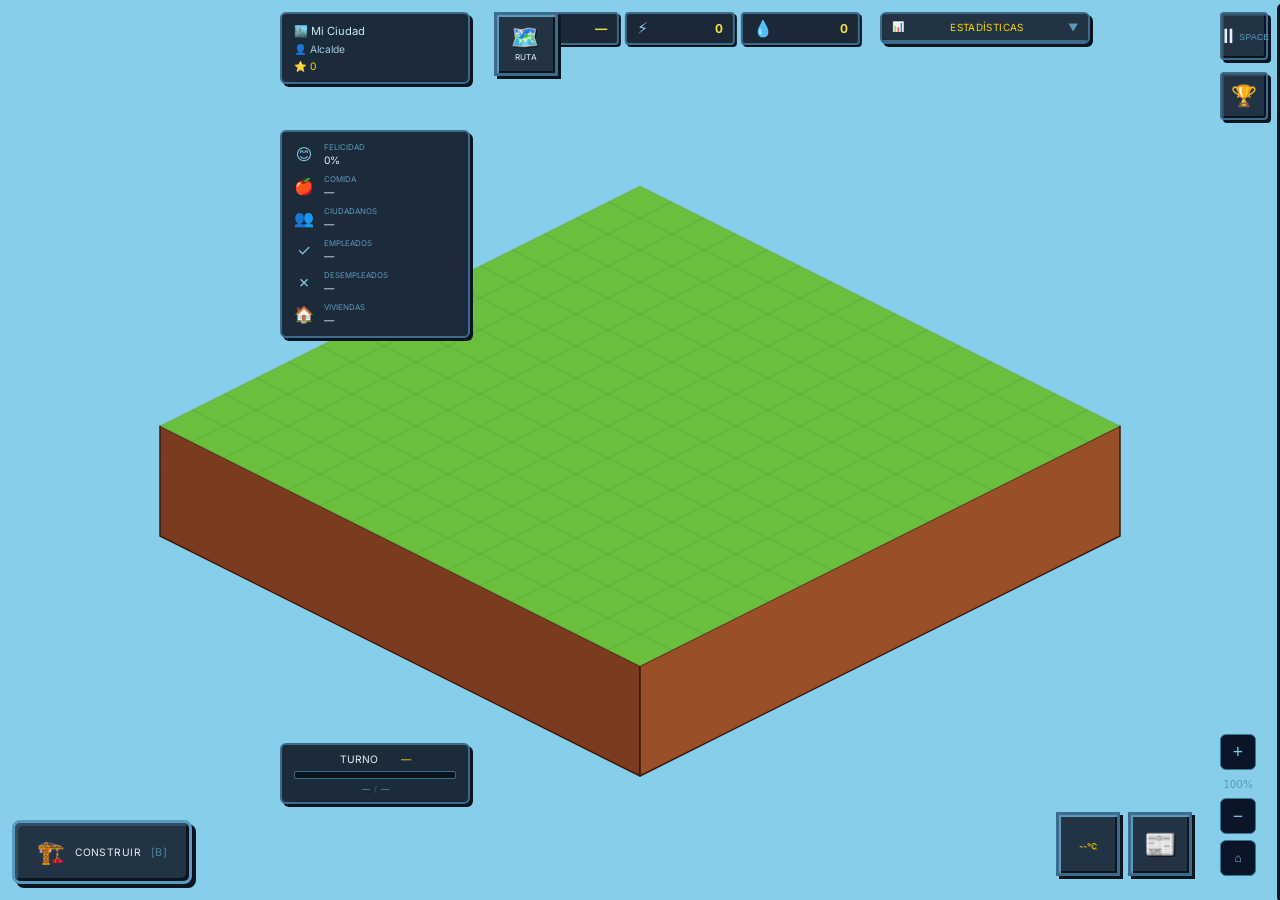
==== src/presentacion/vistas/index.html @ 2961c272 "Separación correcta de lógica y controladores." ====
<!DOCTYPE html>
<html lang="es">
<head>
    <meta charset="UTF-8">
    <meta name="viewport" content="width=device-width, initial-scale=1.0">
    <title>Ciudad Virtual</title>
    <link rel="preconnect" href="https://fonts.googleapis.com">
    <link rel="preconnect" href="https://fonts.gstatic.com" crossorigin>
    <link href="https://fonts.googleapis.com/css2?family=Inter:wght@400;500;600;700&display=swap" rel="stylesheet">
    <!-- EMOJI VARIABLES & BASE STYLES (debe importarse PRIMERO) -->
    <link rel="stylesheet" href="../estilos/emoji-variables.css">
    <link rel="stylesheet" href="../estilos/menuConstruccion.css">
    <link rel="stylesheet" href="../estilos/rutas.css">
    <link rel="stylesheet" href="../estilos/cuadricula.css">
    <link rel="stylesheet" href="../estilos/GridRenderer.css">
    <link rel="stylesheet" href="../estilos/Hud.css">
    <link rel="stylesheet" href="../estilos/Modales.css">
    <link rel="stylesheet" href="../estilos/Widgets.css">
    <link rel="stylesheet" href="../estilos/recoleccionBurbujas.css">
    <link rel="stylesheet" href="../estilos/ciudadanos.css">
    <link rel="stylesheet" href="../estilos/ResponsiveBase.css">
    <link rel="stylesheet" href="../estilos/ResponsiveTablet.css">
    <link rel="stylesheet" href="../estilos/ResponsiveMovilPortrait.css">
    <link rel="stylesheet" href="../estilos/ResponsiveMovilLandscape.css">
</head>
<body>

    <!-- ===== RECURSOS FLOTANTES (arriba centro) ===== -->
    <div id="hud-recursos">
        <div class="hud-recurso" id="hud-dinero" data-resource role="button" tabindex="0" aria-expanded="false">
            <span class="hud-recurso-icono hud-dinero-icon"></span>
            <div class="hud-recurso-datos">
                <span class="hud-recurso-label">DINERO</span>
                <span class="hud-recurso-valor" id="val-dinero">—</span>
            </div>
            <div class="hud-recurso-tooltip" id="tooltip-dinero" data-resource-panel>
                <div class="tooltip-item">Producción: <span class="tooltip-prod">+0</span></div>
                <div class="tooltip-item">Consumo: <span class="tooltip-cons">-0</span></div>
                <div class="tooltip-separator"></div>
                <div class="tooltip-item tooltip-balance">Balance: <span class="tooltip-balance-val">+0</span></div>
            </div>
        </div>

        <div class="hud-recurso" id="hud-electricidad" data-resource role="button" tabindex="0" aria-expanded="false">
            <span class="hud-recurso-icono hud-electricidad-icon"></span>
            <div class="hud-recurso-datos">
                <span class="hud-recurso-label">ELECTRICIDAD</span>
                <span class="hud-recurso-valor" id="val-electricidad">0</span>
            </div>
            <div class="hud-recurso-tooltip" id="tooltip-electricidad" data-resource-panel>
                <div class="tooltip-item">Producción: <span class="tooltip-prod">+0</span></div>
                <div class="tooltip-item">Consumo: <span class="tooltip-cons">-0</span></div>
                <div class="tooltip-separator"></div>
                <div class="tooltip-item tooltip-balance">Balance: <span class="tooltip-balance-val">+0</span></div>
            </div>
        </div>

        <div class="hud-recurso" id="hud-agua" data-resource role="button" tabindex="0" aria-expanded="false">
            <span class="hud-recurso-icono hud-agua-icon"></span>
            <div class="hud-recurso-datos">
                <span class="hud-recurso-label">AGUA</span>
                <span class="hud-recurso-valor" id="val-agua">0</span>
            </div>
            <div class="hud-recurso-tooltip" id="tooltip-agua" data-resource-panel>
                <div class="tooltip-item">Producción: <span class="tooltip-prod">+0</span></div>
                <div class="tooltip-item">Consumo: <span class="tooltip-cons">-0</span></div>
                <div class="tooltip-separator"></div>
                <div class="tooltip-item tooltip-balance">Balance: <span class="tooltip-balance-val">+0</span></div>
            </div>
        </div>
    </div>

    <!-- ===== BOTONES CONTROL (esquina superior derecha) ===== -->
    <div id="hud-controles">
        <button id="btn-pausa" class="btn-pausa-icon" title="Pausar / Reanudar (ESC)"></button>
        <button id="btn-ranking" class="btn-ranking-icon" title="Ver Ranking"></button>
    </div>

    <!-- ===== PANEL PERFIL (esquina superior izquierda) ===== -->
    <div id="hud-perfil">
        <div id="perfil-nombre-ciudad"><span id="perfil-ciudad">Mi Ciudad</span></div>
        <div id="perfil-alcalde"><span id="perfil-alcalde-nombre">Alcalde</span></div>
        <div id="perfil-puntuacion"><span id="perfil-score">0</span></div>
    </div>

    <!-- ===== PANEL BIENESTAR: felicidad, comida y ciudadanos (separado del perfil) ===== -->
    <div id="hud-bienestar">
        <div class="bienestar-fila bienestar-felicidad">
            <div class="bienestar-datos">
                <span class="bienestar-label">FELICIDAD</span>
                <span class="bienestar-valor" id="val-felicidad">0%</span>
            </div>
        </div>
        <div class="bienestar-fila bienestar-comida">
            <div class="bienestar-datos">
                <span class="bienestar-label">COMIDA</span>
                <span class="bienestar-valor" id="val-comida">—</span>
            </div>
        </div>
        <div class="bienestar-fila bienestar-ciudadanos">
            <div class="bienestar-datos">
                <span class="bienestar-label">CIUDADANOS</span>
                <span class="bienestar-valor" id="val-ciudadanos">—</span>
            </div>
        </div>
        <div class="bienestar-fila bienestar-empleados">
            <div class="bienestar-datos">
                <span class="bienestar-label">EMPLEADOS</span>
                <span class="bienestar-valor" id="val-empleados">—</span>
            </div>
        </div>
        <div class="bienestar-fila bienestar-desempleados">
            <div class="bienestar-datos">
                <span class="bienestar-label">DESEMPLEADOS</span>
                <span class="bienestar-valor" id="val-desempleados">—</span>
            </div>
        </div>
        <div class="bienestar-fila bienestar-residenciales">
            <div class="bienestar-datos">
                <span class="bienestar-label">VIVIENDAS</span>
                <span class="bienestar-valor" id="val-residenciales">—</span>
            </div>
        </div>
    </div>

    <!-- ===== PANEL ESTADÍSTICAS DE PUNTUACIÓN ===== -->
    <div id="hud-desglose" data-open="false">
        <button id="hud-desglose-toggle" title="Ver estadísticas de puntuación">
            <span>ESTADÍSTICAS</span>
            <span id="hud-desglose-arrow" class="hud-desglose-arrow"></span>
        </button>
        <div id="hud-desglose-cuerpo">
            <!-- Puntos base -->
            <div class="desglose-seccion">
                <div class="desglose-seccion-titulo desglose-puntos-base">PUNTOS BASE</div>
                <div class="desglose-fila">
                    <span class="desglose-label">Población</span>
                    <span class="desglose-valor" id="dsg-poblacion">0</span>
                </div>
                <div class="desglose-fila">
                    <span class="desglose-label">Felicidad</span>
                    <span class="desglose-valor" id="dsg-felicidad">0</span>
                </div>
                <div class="desglose-fila">
                    <span class="desglose-label">Dinero</span>
                    <span class="desglose-valor" id="dsg-dinero">0</span>
                </div>
                <div class="desglose-fila">
                    <span class="desglose-label">Edificios</span>
                    <span class="desglose-valor" id="dsg-edificios">0</span>
                </div>
                <div class="desglose-fila">
                    <span class="desglose-label">Electricidad</span>
                    <span class="desglose-valor" id="dsg-electricidad">0</span>
                </div>
                <div class="desglose-fila">
                    <span class="desglose-label">Agua</span>
                    <span class="desglose-valor" id="dsg-agua">0</span>
                </div>
                <div class="desglose-fila desglose-subtotal">
                    <span class="desglose-label">SUBTOTAL</span>
                    <span class="desglose-valor" id="dsg-subtotal">0</span>
                </div>
            </div>
            <!-- Bonificaciones -->
            <div class="desglose-seccion">
                <div class="desglose-seccion-titulo desglose-titulo-verde desglose-bonif">BONIF. <span id="dsg-total-bonif">+0</span></div>
                <div id="dsg-bonif-lista"></div>
            </div>
            <!-- Penalizaciones -->
            <div class="desglose-seccion">
                <div class="desglose-seccion-titulo desglose-titulo-rojo desglose-penal">PENAL. <span id="dsg-total-penal">-0</span></div>
                <div id="dsg-penal-lista"></div>
            </div>
            <!-- Total -->
            <div class="desglose-total-wrap">
                <span class="desglose-total-label desglose-total">TOTAL</span>
                <span class="desglose-total-valor" id="dsg-total">0</span>
            </div>
        </div>
    </div>

    <!-- ===== TIMER DE TURNO ===== -->
    <div id="hud-turno">
        <div id="turno-numero">TURNO <span id="val-turno">—</span></div>
        <div id="turno-barra-wrap">
            <div id="turno-barra-fill"></div>
        </div>
        <div id="turno-tiempo">
            <span id="val-tiempo-actual">—</span>
            <span class="turno-sep">/</span>
            <span id="val-tiempo-total">—</span>
        </div>
    </div>

    <!-- ===== VIEWPORT ===== -->
    <div id="viewport">
        <div id="canvas-wrap">
            <div id="iso-scene">
                <div id="iso-grid"></div>
            </div>
        </div>
    </div>

    <div id="zoom-controls">
        <button id="btn-zoom-in"  title="Acercar">+</button>
        <div id="zoom-label">100%</div>
        <button id="btn-zoom-out" title="Alejar">−</button>
        <button id="btn-zoom-reset" class="zoom-btn-reset btn-zoom-reset-emoji" title="Restablecer"></button>
    </div>

    <div id="tooltip"></div>

    <!-- ===== MODAL DE PAUSA ===== -->
    <div id="modal-pausa" class="modal-overlay" data-visible="false">
        <div class="modal-caja">
            <div class="modal-titulo modal-titulo-pausa">JUEGO PAUSADO</div>
            <div class="modal-opciones">
                <button class="modal-btn modal-btn-primario btn-reanudar" id="btn-reanudar">REANUDAR</button>
                <button class="modal-btn btn-configuraciones" id="btn-configuraciones">CONFIGURACIONES</button>
                <button class="modal-btn btn-guardar-partida" id="btn-guardar-partida">GUARDAR PARTIDA</button>
                <button class="modal-btn btn-exportar-ciudad" id="btn-exportar-ciudad">EXPORTAR CIUDAD</button>
                <button class="modal-btn btn-importar-ciudad" id="btn-importar-ciudad">IMPORTAR CIUDAD</button>
                <button class="modal-btn modal-btn-peligro btn-finalizar" id="btn-finalizar">FINALIZAR PARTIDA</button>
            </div>
        </div>
    </div>

    <!-- ===== MODAL DE CONFIGURACIONES ===== -->
    <div id="modal-config" class="modal-overlay" data-visible="false">
        <div class="modal-caja modal-caja-config">
            <div class="modal-titulo modal-titulo-config">CONFIGURACIONES</div>
            <div class="config-lista">
                <div class="config-grupo">
                    <label class="config-label">Duración del turno (segundos)</label>
                    <input class="config-input" type="number" id="cfg-duracion-turno" min="5" max="300" value="10">
                </div>
                <div class="config-grupo">
                    <label class="config-label">Agua consumida por ciudadano/turno</label>
                    <input class="config-input" type="number" id="cfg-agua-ciudadano" min="0" max="50" value="1">
                </div>
                <div class="config-grupo">
                    <label class="config-label">Electricidad consumida por ciudadano/turno</label>
                    <input class="config-input" type="number" id="cfg-elec-ciudadano" min="0" max="50" value="1">
                </div>
                <div class="config-grupo">
                    <label class="config-label">Comida consumida por ciudadano/turno</label>
                    <input class="config-input" type="number" id="cfg-comida-ciudadano" min="0" max="50" value="1">
                </div>
                <div class="config-grupo">
                    <label class="config-label"> Energía total en la ciudad</label>
                    <input class="config-input" type="number" id="cfg-energia-total" min="0" max="999999" value="0">
                </div>
                <div class="config-grupo">
                    <label class="config-label"> Agua total en la ciudad</label>
                    <input class="config-input" type="number" id="cfg-agua-total" min="0" max="999999" value="0">
                </div>
                <div class="config-grupo">
                    <label class="config-label"> Comida total en la ciudad</label>
                    <input class="config-input" type="number" id="cfg-comida-total" min="0" max="999999" value="0">
                </div>
                <div class="config-grupo">
                    <label class="config-label">Beneficio felicidad (servicios)</label>
                    <input class="config-input" type="number" id="cfg-beneficio-servicio" min="1" max="50" value="10">
                </div>
                <div class="config-grupo">
                    <label class="config-label">Tasa de crecimiento poblacional (1-3)</label>
                    <input class="config-input" type="number" id="cfg-tasa-crecimiento" min="1" max="3" value="3">
                </div>
            </div>
            <div class="modal-opciones">
                <button class="modal-btn modal-btn-primario btn-cfg-guardar" id="btn-cfg-guardar">GUARDAR</button>
                <button class="modal-btn btn-cfg-cancelar" id="btn-cfg-cancelar">CANCELAR</button>
            </div>
        </div>
    </div>

    <!-- ===== MODAL FINALIZAR PARTIDA ===== -->
    <div id="modal-finalizar" class="modal-overlay" data-visible="false">
        <div class="modal-caja">
            <div class="modal-titulo modal-titulo-finalizar">FINALIZAR PARTIDA</div>
            <p class="modal-texto">¿Deseas finalizar la partida? El puntaje actual se guardará en el ranking.</p>
            <div class="modal-opciones">
                <button class="modal-btn modal-btn-peligro btn-finalizar-confirmar" id="btn-finalizar-confirmar">CONFIRMAR</button>
                <button class="modal-btn btn-finalizar-cancelar" id="btn-finalizar-cancelar">CANCELAR</button>
            </div>
        </div>
    </div>

    <!-- ===== MODAL GAME OVER ===== -->
    <div id="modal-game-over" class="modal-overlay" data-visible="false">
        <div class="modal-caja">
            <div class="modal-titulo modal-titulo-game-over modal-titulo-game-over-emoji">GAME OVER</div>
            <div class="game-over-razon-box">
                <p class="game-over-razon-label">Razón:</p>
                <p id="modal-game-over-razon" class="game-over-razon-valor">Dinero negativo</p>
            </div>
            <div class="game-over-resumen-box">
                <p class="game-over-resumen-texto">
                    Turno: <span id="modal-game-over-turno">0</span> | 
                    Puntuación: <span id="modal-game-over-score">0</span>
                </p>
            </div>
            <div class="modal-opciones">
                <button class="modal-btn modal-btn-primario btn-game-over-ranking" id="btn-game-over-ranking">VER RANKING</button>
                <button class="modal-btn modal-btn-peligro btn-game-over-nueva" id="btn-game-over-nueva-partida">NUEVA PARTIDA</button>
            </div>
        </div>
    </div>

    <!-- ===== MODAL DE RANKING (centrado, para Game Over) ===== -->
    <div id="modal-ranking-gameover" class="modal-overlay" data-visible="false">
        <div class="modal-caja modal-caja-ranking">
            <div class="ranking-go-header">
                <div class="modal-titulo ranking-go-titulo modal-titulo-ranking">Ranking Final</div>
                <p class="ranking-go-subtitulo">Top de partidas registradas</p>
            </div>
            <div id="ranking-tabla-wrap">
                <table id="ranking-tabla-go">
                    <thead>
                        <tr>
                            <th>#</th>
                            <th>Ciudad</th>
                            <th>Alcalde</th>
                            <th>Puntuación</th>
                            <th>Población</th>
                            <th>Felicidad</th>
                            <th>Turnos</th>
                            <th>Fecha</th>
                        </tr>
                    </thead>
                    <tbody id="ranking-tbody-go"></tbody>
                </table>
                <div id="ranking-vacio-go">Sin partidas aún.</div>
            </div>
            <div class="modal-opciones modal-opciones-go-ranking">
                <button class="modal-btn modal-btn-peligro btn-go-ranking-nueva" id="btn-go-ranking-nueva-partida">NUEVA PARTIDA</button>
                <button class="modal-btn btn-go-ranking-cerrar" id="btn-go-ranking-cerrar">CERRAR</button>
            </div>
        </div>
    </div>

    <!-- ===== PANEL LATERAL DE RANKING ===== -->
    <aside id="panel-ranking" data-open="false">
        <div class="ranking-panel-header">
            <span class="ranking-panel-titulo">RANKING</span>
            <button id="btn-ranking-cerrar" class="btn-ranking-cerrar-x" title="Cerrar"></button>
        </div>
        <div class="ranking-panel-body">
            <table id="ranking-tabla">
                <thead>
                    <tr>
                        <th>#</th>
                        <th>Ciudad</th>
                        <th>Alcalde</th>
                        <th>Puntuación</th>
                        <th>Población</th>
                        <th>Felicidad</th>
                        <th>Turnos</th>
                        <th>Fecha</th>
                    </tr>
                </thead>
                <tbody id="ranking-tbody"></tbody>
            </table>
            <div id="ranking-vacio">Sin partidas aún.</div>
        </div>
        <div class="ranking-panel-footer">
            <button class="modal-btn modal-btn-peligro btn-ranking-reiniciar" id="btn-ranking-reiniciar">REINICIAR</button>
            <button class="modal-btn btn-ranking-exportar" id="btn-ranking-exportar">EXPORTAR</button>
        </div>
    </aside>

    <!-- ===== PANEL LATERAL DE CONSTRUCCIÓN ===== -->
    <aside class="sidebar" id="sidebar" data-open="false">
        <div class="sidebar-header">
            <div class="sidebar-title-wrap">
                <span class="sidebar-icon sidebar-icon-construir"></span>
                <h2 class="sidebar-title">CONSTRUIR</h2>
            </div>
            <div class="sidebar-header-buttons">
                <button class="sidebar-btn-demoler demolicion btn-demolicion-sidebar" id="btnDemolicion" title="Modo demolición"></button>
                <button class="sidebar-close sidebar-close-x" id="sidebarClose" title="Cerrar panel"></button>
            </div>
        </div>
        <div class="sidebar-body">
            <!-- VÍAS — primero para ser siempre visible en landscape -->
            <div class="category" data-open="true">
                <button class="cat-header">
                    <span class="cat-icon cat-icon-vias"></span>
                    <span class="cat-name">VÍAS</span>
                    <span class="cat-arrow"></span>
                </button>
                <ul class="cat-items">
                    <li class="build-item build-item-via" data-id="via-001">
                        <span class="build-icon"></span>
                        <div class="build-info">
                            <span class="build-name">Vía</span>
                            <span class="build-cost">$100</span>
                        </div>
                    </li>
                </ul>
            </div>
            <!-- RESIDENCIAL -->
            <div class="category" data-open="true">
                <button class="cat-header">
                    <span class="cat-icon cat-icon-residencial"></span>
                    <span class="cat-name">RESIDENCIAL</span>
                    <span class="cat-arrow"></span>
                </button>
                <ul class="cat-items">
                    <li class="build-item" data-id="res-001">
                        <span class="build-icon"></span>
                        <div class="build-info">
                            <span class="build-name">Casa</span>
                            <span class="build-cost">$1.000</span>
                        </div>
                    </li>
                    <li class="build-item" data-id="res-002">
                        <span class="build-icon"></span>
                        <div class="build-info">
                            <span class="build-name">Apartamento</span>
                            <span class="build-cost">$3.000</span>
                        </div>
                    </li>
                </ul>
            </div>
            <!-- COMERCIAL -->
            <div class="category" data-open="false">
                <button class="cat-header">
                    <span class="cat-icon cat-icon-comercial"></span>
                    <span class="cat-name">COMERCIAL</span>
                    <span class="cat-arrow"></span>
                </button>
                <ul class="cat-items">
                    <li class="build-item" data-id="com-001">
                        <span class="build-icon"></span>
                        <div class="build-info">
                            <span class="build-name">Tienda</span>
                            <span class="build-cost">$2.000</span>
                        </div>
                    </li>
                    <li class="build-item" data-id="com-002">
                        <span class="build-icon"></span>
                        <div class="build-info">
                            <span class="build-name">C. Comercial</span>
                            <span class="build-cost">$8.000</span>
                        </div>
                    </li>
                </ul>
            </div>
            <!-- INDUSTRIAL -->
            <div class="category" data-open="false">
                <button class="cat-header">
                    <span class="cat-icon cat-icon-industrial"></span>
                    <span class="cat-name">INDUSTRIAL</span>
                    <span class="cat-arrow"></span>
                </button>
                <ul class="cat-items">
                    <li class="build-item" data-id="ind-001">
                        <span class="build-icon"></span>
                        <div class="build-info">
                            <span class="build-name">Fábrica</span>
                            <span class="build-cost">$5.000</span>
                        </div>
                    </li>
                    <li class="build-item" data-id="ind-002">
                        <span class="build-icon"></span>
                        <div class="build-info">
                            <span class="build-name">Granja</span>
                            <span class="build-cost">$3.000</span>
                        </div>
                    </li>
                </ul>
            </div>
            <!-- SERVICIOS -->
            <div class="category" data-open="false">
                <button class="cat-header">
                    <span class="cat-icon cat-icon-servicios"></span>
                    <span class="cat-name">SERVICIOS</span>
                    <span class="cat-arrow"></span>
                </button>
                <ul class="cat-items">
                    <li class="build-item" data-id="serv-001">
                        <span class="build-icon"></span>
                        <div class="build-info">
                            <span class="build-name">Est. Policía</span>
                            <span class="build-cost">$4.000</span>
                        </div>
                    </li>
                    <li class="build-item" data-id="serv-002">
                        <span class="build-icon"></span>
                        <div class="build-info">
                            <span class="build-name">Est. Bomberos</span>
                            <span class="build-cost">$4.000</span>
                        </div>
                    </li>
                    <li class="build-item" data-id="serv-003">
                        <span class="build-icon"></span>
                        <div class="build-info">
                            <span class="build-name">Hospital</span>
                            <span class="build-cost">$6.000</span>
                        </div>
                    </li>
                </ul>
            </div>
            <!-- PLANTAS DE UTILIDAD -->
            <div class="category" data-open="false">
                <button class="cat-header">
                    <span class="cat-icon cat-icon-utilidades"></span>
                    <span class="cat-name">UTILIDADES</span>
                    <span class="cat-arrow"></span>
                </button>
                <ul class="cat-items">
                    <li class="build-item" data-id="util-001">
                        <span class="build-icon"></span>
                        <div class="build-info">
                            <span class="build-name">Pl. Eléctrica</span>
                            <span class="build-cost">$10.000</span>
                        </div>
                    </li>
                    <li class="build-item" data-id="util-002">
                        <span class="build-icon"></span>
                        <div class="build-info">
                            <span class="build-name">Pl. de Agua</span>
                            <span class="build-cost">$8.000</span>
                        </div>
                    </li>
                </ul>
            </div>
            <!-- PARQUES -->
            <div class="category" data-open="false">
                <button class="cat-header">
                    <span class="cat-icon cat-icon-parques"></span>
                    <span class="cat-name">PARQUES</span>
                    <span class="cat-arrow"></span>
                </button>
                <ul class="cat-items">
                    <li class="build-item" data-id="parque-001">
                        <span class="build-icon"></span>
                        <div class="build-info">
                            <span class="build-name">Parque</span>
                            <span class="build-cost">$500</span>
                        </div>
                    </li>
                </ul>
            </div>

        </div>
    </aside>

    <!-- Botón para abrir el panel de construcción -->
    <button id="sidebarTab" title="Abrir panel de construcción">
        <span class="sidebar-tab-icon sidebar-tab-construir-icon"></span>
        <span>CONSTRUIR</span>
    </button>

    <!-- Mensaje de guardado (aparece a la derecha del botón construir) -->
    <div id="hud-guardando" data-visible="false">
        <span id="guardando-icono" class="guardando-icono"></span>
        <span id="guardando-texto">Guardando...</span>
    </div>

    <!-- ===== MODAL IMPORTAR CIUDAD ===== -->
    <div id="modal-importar" class="modal-overlay" data-visible="false">
        <div class="modal-caja">
            <div class="modal-titulo modal-titulo-importar">IMPORTAR CIUDAD</div>
            <p class="modal-texto">
                <strong class="importar-advertencia-emoji"></strong><strong class="importar-advertencia">Tu partida actual se perderá permanentemente.</strong>
                Esta acción no se puede deshacer. Si quieres conservarla,
                cancela y usa <em>Exportar Ciudad</em> primero.
            </p>
            <div id="importar-aviso-error" class="importar-error" data-visible="false">
                <span id="importar-error-texto">Error al leer el archivo.</span>
            </div>
            <div class="modal-opciones">
                <button class="modal-btn modal-btn-primario btn-importar-confirmar" id="btn-importar-confirmar">SELECCIONAR ARCHIVO</button>
                <button class="modal-btn btn-importar-cancelar" id="btn-importar-cancelar">CANCELAR</button>
            </div>
        </div>
    </div>

    <!-- Input de archivo oculto para importar ciudad JSON -->
    <input type="file" id="input-importar-ciudad" class="input-file-oculto" accept=".json">

    <!-- ===== BOTÓN CALCULAR RUTA ===== -->
    <button id="btn-calcular-ruta" class="ruta-icono-btn" data-activo="false" title="Calcular ruta entre dos edificios">
        <span>RUTA</span>
    </button>

    <!-- ===== WIDGETS CLIMA Y NOTICIAS ===== -->
    <div id="widgets-container">
        <button class="widget-btn" id="widget-clima-btn" title="Ver clima">
            <span class="widget-clima-icono" id="widget-clima-icono"></span>
            <span class="widget-clima-temp" id="widget-clima-temp">--°C</span>
        </button>
        <button class="widget-btn" id="widget-noticias-btn" title="Ver noticias">
            <span class="widget-noticias-icono"></span>
        </button>
    </div>

    <div class="clima-infobox" id="clima-infobox" data-visible="false">
        <div class="clima-infobox-header">
            <span class="clima-infobox-titulo">CLIMA ACTUAL</span>
        </div>
        <div class="clima-infobox-body" id="clima-infobox-body">
            <div class="clima-loading">Cargando...</div>
        </div>
    </div>

    <aside class="noticias-panel" id="noticias-panel" data-open="false">
        <div class="sidebar-header">
            <div class="sidebar-title-wrap">
                <span class="sidebar-icon sidebar-icon-noticias"></span>
                <h2 class="sidebar-title">NOTICIAS</h2>
            </div>
        </div>
        <div class="sidebar-body" id="noticias-panel-body">
            <div class="noticias-loading">Cargando noticias...</div>
        </div>
    </aside>

    <!-- ===== UI DE RECOLECCION DE BURBUJAS ===== -->
    <section id="recoleccion-burbujas-ui" aria-live="polite" aria-atomic="true">
        <div id="recoleccion-burbujas-toast" class="recoleccion-burbujas-toast" data-visible="false"></div>
    </section>

    <!-- ===== TEMPLATE: NOTIFICACIÓN DE CONSTRUCCIÓN ===== -->
    <div id="notif-construccion"></div>

    <!-- ===== TEMPLATE: MODAL DE INFORMACIÓN DE EDIFICIO ===== -->
    <div id="modal-info-edificio" class="construct-modal">
        <div class="construct-modal-header">
            <h3 class="construct-modal-title" id="modal-info-titulo">Edificio</h3>
            <button id="modal-cerrar" class="construct-modal-close construct-modal-close-x"></button>
        </div>
        <table id="modal-info-tabla" class="construct-modal-table"></table>
        <div class="construct-modal-actions">
            <button id="modal-info-demoler" class="construct-btn-demoler btn-demoler-modal-info">
                DEMOLER
            </button>
        </div>
    </div>

    <!-- ===== TEMPLATE: MODAL DE CONFIRMACIÓN DE DEMOLICIÓN ===== -->
    <div id="modal-confirmar-demolicion" class="construct-modal construct-modal-demolicion">
        <div class="construct-modal-header">
            <h3 class="construct-modal-title construct-modal-title-danger construct-modal-title-demolicion" id="modal-demolicion-titulo">¿DEMOLER?</h3>
            <button id="modal-demolicion-cerrar" class="construct-modal-close construct-modal-close-x"></button>
        </div>
        <div class="construct-modal-warning-box">
            <p class="construct-modal-ubicacion" id="modal-demolicion-ubicacion">Ubicación: (0, 0)</p>
            <p class="construct-modal-reembolso" id="modal-demolicion-reembolso">Recibirás $0 (50% del costo)</p>
        </div>
        <div id="modal-demolicion-ciudadanos"></div>
        <div class="construct-modal-actions">
            <button id="modal-demolicion-confirmar" class="construct-btn-confirm-danger">
                CONFIRMAR DEMOLICIÓN
            </button>
            <button id="modal-demolicion-cancelar" class="construct-btn-cancel">
                CANCELAR
            </button>
        </div>
    </div>

    <!-- ===== SCRIPTS (consolidados al final) ===== -->
    <script type="module" src="../../negocio/controladores/Hud.js"></script>
    <script type="module" src="../../negocio/controladores/grid.js"></script>
    <script type="module" src="../../negocio/controladores/menuConstruccion.js"></script>
    <script type="module" src="../../negocio/controladores/VisualizarRuta.js"></script>
    <script type="module" src="../../negocio/controladores/WidgetsInfo.js"></script>
</body>
</html>
---- src/presentacion/estilos/emoji-variables.css ----
/* ============================================================
    EMOJI VARIABLES & BASE STYLES
    ============================================================
    
    Centraliza todas las variables de emojis reutilizables y
    estilos base comunes para pseudo-elementos ::before que 
    generan emojis en todo el proyecto.
    
    VENTAJAS:
    - Reutilización: Definir un emoji una sola vez, usarlo en múltiples lugares
    - Consistencia: Garantiza que todos los emojis tengan el mismo font-size y line-height
    - Mantenimiento: Cambiar un emoji es tan simple como editar esta variable
    - Claridad: Documento central de referencia para todos los emojis del proyecto
    
    USO EN OTROS ARCHIVOS CSS:
    - Hud.css: Emojis de paneles (perfiles, bienestar, ranking, etc.)
    - menuConstruccion.css: Emojis de construcciones, sidebar
    - Modales.css: Emojis de títulos y botones de modales
    - Widgets.css: Emojis de clima, noticias
    - rutas.css: Emoji de ruta
    
    ============================================================ */

:root {
    /* ---- EMOJIS REUTILIZABLES ---- */
    --emoji-dinero: '💰';
    --emoji-basura: '🗑️';
    --emoji-prohibido: '🚫';
    --emoji-confirmar: '✔';
    --emoji-cancelar: '✕';
    --emoji-martillo: '🔨';
    --emoji-flecha-abajo: '▼';
    --emoji-advertencia: '⚠️';
    --emoji-guardando: '💾';
    --emoji-comida: '🍎';
    --emoji-agua: '💧';
    --emoji-electricidad: '⚡';
    --emoji-pausa: '⏸';
    --emoji-trofeo: '🏆';
    --emoji-construir: '🏗️';
    
    /* ---- ESTILOS BASE PARA PSEUDO-ELEMENTOS CON EMOJIS ---- */
    /* 
       Applied to all ::before elements that render emojis.
       Garantiza que los emojis se vean correctamente en todos los navegadores.
    */
    --emoji-font-size: inherit;
    --emoji-line-height: 1;
    --emoji-margin: 0;
}

/* ============================================================
    PSEUDO-ELEMENTO BASE PARA EMOJIS
    ============================================================
    
    Selector universal que aplica el estilo base a todos los
    pseudo-elementos ::before que contienen emojis.
    
    Esto reduce redundancia: en lugar de repetir
        font-size: inherit;
        line-height: 1;
    en 60+ selectores diferentes, lo definimos UNA sola vez aquí.
    
    ============================================================ */

::before {
    /* Base styles - solo se aplican el font-size y line-height si es necesario */
    font-size: var(--emoji-font-size);
    line-height: var(--emoji-line-height);
}

/* ============================================================
    REFERENCIA DE EMOJIS POR ARCHIVO
    ============================================================
    
    HUD.CSS (Emojis en paneles del HUD):
    - PASO 1: Perfil panel (🏙️, 👤, ⭐)
    - PASO 2: Bienestar (😊, 🍎, 👥, ✓, ✗, 🏠)
    - PASO 3: Desglose (📊, 🎁, ⚠, 📈, ▼)
    - PASO 6: Ranking (🏆, 🗑, ⬇)
    - PASO 8: Guardando (💾)
    - PASO 11: Zoom reset (🔄)
    - PASO 13: X cerrar ranking (✕)
    
    MENUCONSTRUCCION.CSS (Emojis en panel de construcción):
    - PASO 7: Sidebar categorías (🏗️, 🛣️, 🏠, etc.)
    - PASO 12: Flechas categorías (▼) y costo (💰)
    - PASO 13: X cerrar sidebar (✕)
    
    MODALES.CSS (Emojis en diálogos):
    - PASO 4-5: Títulos modales (⏸, ⚙, ⚠, 🔴, 🏆, 📥)
    - PASO 4-5: Botones modales (✔, ✕, etc.)
    - PASO 11: Títulos demolición (🗑️)
    
    WIDGETS.CSS (Emojis en widgets):
    - Clima (🌤️, 🌍, etc.) — Emojis centralizados
    
    RECOLECCIONBURBUJAS.CSS (Emojis en burbujas flotantes):
    - Recursos (�, 🍎, 💧, 📦) — Emojis de GridRenderer.js (ahora usando variables centralizadas)
    
    ============================================================ */
---- src/presentacion/estilos/menuConstruccion.css ----
/* ============================================================
ñ   Pixel Art City Builder — Variables y reset
   ============================================================ */
*, *::before, *::after {
  box-sizing: border-box;
  margin: 0;
  padding: 0;
}

:root {
  /* Paleta azul-gris claro */
  --bg-page:        #111b24;
  --bg-sidebar:     #1c2b3a;
  --bg-header:      #152030;
  --bg-cat:         #223344;
  --bg-cat-hover:   #2e4460;
  --bg-item:        #1a2838;
  --bg-item-hover:  #243850;
  --bg-item-active: #2a4a70;

  /* Bordes azul claro */
  --border:         #3d6b8a;
  --border-hi:      #5a9abf;
  --border-dk:      #0a1520;

  /* Textos */
  --text-primary:   #e8f0f7;
  --text-secondary: #7aaabf;
  --text-dim:       #3a5a70;

  /* Acento dorado */
  --accent:         #ffd700;
  --accent-dim:     #aa8800;
  --accent-bg:      rgba(255, 215, 0, 0.10);
  --accent-border:  rgba(255, 215, 0, 0.28);

  /* Sidebar */
  --sb-width:       272px;
  --header-h:       50px;
  --transition:     0.14s ease;
}

body {
  background-color: var(--bg-page);
  color: var(--text-primary);
  font-family: 'Inter', 'Segoe UI', system-ui, sans-serif;
  min-height: 100vh;
  overflow-x: hidden;
  cursor: default;
}

/* ============================================================
   Sidebar — estilo panel de videojuego pixel art
   ============================================================ */
.sidebar {
  position: fixed;
  top: 0;
  left: 0;
  width: var(--sb-width);
  height: 100vh;
  background: var(--bg-sidebar);
  display: flex;
  flex-direction: column;
  z-index: 200;
  transform: translateX(0);
  transition: transform var(--transition);

  /* Borde pixel art: 3 capas de sombra para efecto elevado */
  border-right: 3px solid var(--border);
  box-shadow:
    3px 0 0 0 var(--border-hi),
    6px 0 0 0 var(--border-dk),
    inset -2px 0 0 0 var(--border-dk),
    inset 0 2px 0 0 var(--border-hi);
}

/* Efecto scanlines sutiles sobre todo el panel */
.sidebar::after {
  content: '';
  position: absolute;
  inset: 0;
  pointer-events: none;
  background: repeating-linear-gradient(
    to bottom,
    transparent 0px,
    transparent 3px,
    rgba(0, 0, 0, 0.06) 3px,
    rgba(0, 0, 0, 0.06) 4px
  );
  z-index: 10;
}

/* Estado cerrado */
.sidebar[data-open="false"] {
  transform: translateX(calc(-1 * var(--sb-width) - 8px));
  box-shadow: none;
}

/* ---- Cabecera del panel ---- */
.sidebar-header {
  display: flex;
  align-items: center;
  justify-content: space-between;
  padding: 0 12px;
  height: var(--header-h);
  background: var(--bg-header);
  border-bottom: 3px solid var(--border);
  box-shadow: 0 2px 0 var(--border-dk);
  flex-shrink: 0;
  position: relative;
  z-index: 1;
}

.sidebar-title-wrap {
  display: flex;
  align-items: center;
  gap: 8px;
}

.sidebar-icon {
  font-size: 16px;
  line-height: 1;
  filter: drop-shadow(0 0 5px rgba(104, 104, 204, 0.8));
}

/* Emojis sidebar panel (PASO 7) */
.sidebar-icon-construir::before {
  content: '🏗️';
}

.btn-demolicion-sidebar::before {
  content: '🚫 ';
  margin-right: 4px;
  font-size: 12px;
}

.sidebar-title {
  font-size: 12px;
  font-weight: 400;
  letter-spacing: 0.09em;
  color: var(--accent);
  /* Sombra pixel doble — efecto retro */
  text-shadow:
    2px 2px 0 var(--accent-dim),
    0 0 10px rgba(255, 215, 0, 0.25);
}

.sidebar-close {
  background: var(--bg-item);
  border: 2px solid var(--border);
  color: var(--text-secondary);
  font-family: 'Inter', 'Segoe UI', system-ui, sans-serif;
  font-size: 12px;
  cursor: pointer;
  padding: 5px 7px;
  line-height: 1;
  transition: color var(--transition), background var(--transition);
  /* Borde biselado pixel */
  box-shadow:
    inset 1px 1px 0 var(--border-hi),
    inset -1px -1px 0 var(--border-dk);
}

/* X cerrar sidebar (PASO 13) */
.sidebar-close-x::before {
  content: '✕';
  font-size: 12px;
  line-height: 1;
}

.sidebar-close:hover {
  color: var(--accent);
  background: var(--bg-item-hover);
  border-color: var(--accent-dim);
}

.sidebar-close:active {
  box-shadow:
    inset -1px -1px 0 var(--border-hi),
    inset 1px 1px 0 var(--border-dk);
  transform: translate(1px, 1px);
}

/* ---- Contenedor de botones en header ---- */
.sidebar-header-buttons {
  display: flex;
  align-items: center;
  gap: 6px;
}

/* ---- Botón de demolición ---- */
.sidebar-btn-demoler {
  background: var(--bg-item);
  border: 2px solid var(--border);
  color: var(--text-secondary);
  font-family: 'Inter', 'Segoe UI', system-ui, sans-serif;
  font-size: 10px;
  cursor: pointer;
  padding: 5px 7px;
  line-height: 1;
  transition: color var(--transition), background var(--transition), border-color var(--transition);
  /* Borde biselado pixel */
  box-shadow:
    inset 1px 1px 0 var(--border-hi),
    inset -1px -1px 0 var(--border-dk);
}

.sidebar-btn-demoler:hover {
  color: #ff8080;
  background: var(--bg-item-hover);
  border-color: #e05555;
}

.sidebar-btn-demoler:active {
  box-shadow:
    inset -1px -1px 0 var(--border-hi),
    inset 1px 1px 0 var(--border-dk);
  transform: translate(1px, 1px);
}

/* ---- Contenido del botón demolición con ::before ---- */
.demolicion::before {
  content: "🔨 ";
  font-size: 18px;
}

/* ---- Botón de demolición ACTIVO ---- */
.sidebar-btn-demoler.demoler-activo {
  background: #8a2a2a;
  border-color: #e05555;
  color: #ff8080;
  text-shadow: 0 0 8px rgba(224, 85, 85, 0.6);
}

/* ---- Cuerpo con scroll ---- */
.sidebar-body {
  flex: 1;
  overflow-y: auto;
  overflow-x: hidden;
  padding: 4px 0 12px;
  position: relative;
  z-index: 1;
}

.sidebar-body::-webkit-scrollbar {
  width: 8px;
  background: var(--bg-header);
}
.sidebar-body::-webkit-scrollbar-track {
  background: var(--bg-header);
  border-left: 2px solid var(--border-dk);
}
.sidebar-body::-webkit-scrollbar-thumb {
  background: var(--border);
  border-left: 2px solid var(--border-hi);
  border-right: 2px solid var(--border-dk);
}
.sidebar-body::-webkit-scrollbar-thumb:hover {
  background: var(--border-hi);
}

/* ============================================================
   Categorías (acordeón pixel art)
   ============================================================ */
.category {
  border-bottom: 2px solid var(--border-dk);
}

/* Botón de cabecera de categoría */
.cat-header {
  width: 100%;
  display: flex;
  align-items: center;
  gap: 9px;
  padding: 10px 12px;
  background: var(--bg-cat);
  border: none;
  border-top: 2px solid var(--border);
  border-bottom: 1px solid var(--border-dk);
  cursor: pointer;
  color: var(--text-primary);
  font-family: 'Inter', 'Segoe UI', system-ui, sans-serif;
  font-size: 10px;
  letter-spacing: 0.05em;
  text-align: left;
  transition: background var(--transition);
  user-select: none;
  position: relative;
}

/* Barra de color izquierda — efecto game UI */
.cat-header::before {
  content: '';
  position: absolute;
  left: 0; top: 0; bottom: 0;
  width: 3px;
  background: var(--border-hi);
}

.cat-header:hover {
  background: var(--bg-cat-hover);
}

.cat-header:hover .cat-name {
  color: var(--accent);
  text-shadow: 1px 1px 0 var(--accent-dim);
}

.cat-icon {
  font-size: 14px;
  flex-shrink: 0;
  line-height: 1;
  filter: drop-shadow(1px 1px 0 rgba(0, 0, 0, 0.9));
}

/* Emojis categorías sidebar (PASO 7) */
.cat-icon-vias::before { content: '🛣️'; }
.cat-icon-residencial::before { content: '🏠'; }
.cat-icon-comercial::before { content: '🏪'; }
.cat-icon-industrial::before { content: '🏭'; }
.cat-icon-servicios::before { content: '🚒'; }
.cat-icon-utilidades::before { content: '⚡'; }
.cat-icon-parques::before { content: '🌳'; }

/* Emojis construcciones individuales (PASO 10) */
li[data-id="via-001"] .build-icon::before { content: '🛣️'; }
li[data-id="res-001"] .build-icon::before { content: '🏠'; }
li[data-id="res-002"] .build-icon::before { content: '🏢'; }
li[data-id="com-001"] .build-icon::before { content: '🏪'; }
li[data-id="com-002"] .build-icon::before { content: '🏬'; }
li[data-id="ind-001"] .build-icon::before { content: '🏭'; }
li[data-id="ind-002"] .build-icon::before { content: '🌾'; }
li[data-id="serv-001"] .build-icon::before { content: '👮'; }
li[data-id="serv-002"] .build-icon::before { content: '🚒'; }
li[data-id="serv-003"] .build-icon::before { content: '🏥'; }
li[data-id="util-001"] .build-icon::before { content: '⚡'; }
li[data-id="util-002"] .build-icon::before { content: '💧'; }
li[data-id="parque-001"] .build-icon::before { content: '🌳'; }

/* Emoji de costo en cada construcción */
.build-cost::before { content: var(--emoji-dinero) ' '; }

.cat-name {
  flex: 1;
  transition: color var(--transition), text-shadow var(--transition);
}

.cat-arrow {
  font-size: 10px;
  color: var(--border-hi);
  transition: transform 0.12s steps(3);
  line-height: 1;
}

/* Flechas expandir/contraer categorías (PASO 12) */
.cat-arrow::before {
  content: '▼';
  font-size: 10px;
  line-height: 1;
}

/* Flecha apunta abajo (abierto) / derecha (cerrado) */
.category[data-open="true"]  .cat-arrow { transform: rotate(0deg); }
.category[data-open="false"] .cat-arrow { transform: rotate(-90deg); }

/* ---- Lista de edificios ---- */
.cat-items {
  list-style: none;
  max-height: 600px;
  overflow: hidden;
  transition: max-height 0.18s steps(8);
  background: var(--bg-item);
  border-left: 3px solid var(--border);
}

.category[data-open="false"] .cat-items {
  max-height: 0;
}

/* ---- Ítem de edificio ---- */
.build-item {
  display: flex;
  align-items: center;
  gap: 10px;
  padding: 9px 10px;
  background: var(--bg-item);
  cursor: pointer;
  border-bottom: 1px solid rgba(58, 58, 154, 0.3);
  transition: background var(--transition);
  position: relative;
}

/* Barra de acento dorada al hacer hover */
.build-item::before {
  content: '';
  position: absolute;
  left: 0; top: 0; bottom: 0;
  width: 0;
  background: var(--accent);
  transition: width 0.1s steps(3);
}

.build-item:last-child { border-bottom: none; }

.build-item:hover {
  background: var(--bg-item-hover);
}

.build-item:hover::before { width: 3px; }

.build-item:active { background: var(--bg-item-active); }

/* Icono del edificio */
.build-icon {
  font-size: 20px;
  flex-shrink: 0;
  width: 28px;
  height: 28px;
  display: flex;
  align-items: center;
  justify-content: center;
  background: rgba(58, 58, 154, 0.25);
  border: 2px solid var(--border);
  box-shadow:
    inset 1px 1px 0 var(--border-hi),
    inset -1px -1px 0 var(--border-dk);
  filter: drop-shadow(1px 1px 0 rgba(0, 0, 0, 0.9));
}

/* Contenedor de nombre + costo apilados */
.build-info {
  display: flex;
  flex-direction: column;
  gap: 5px;
  flex: 1;
  min-width: 0;
}

.build-name {
  font-size: 10px;
  color: var(--text-primary);
  line-height: 1.4;
  transition: color var(--transition);
  white-space: nowrap;
  overflow: hidden;
  text-overflow: ellipsis;
}

.build-item:hover .build-name { color: #ffffff; }

.build-cost {
  font-size: 9px;
  color: var(--accent);
  white-space: nowrap;
  background: var(--accent-bg);
  border: 2px solid var(--accent-border);
  padding: 2px 5px;
  align-self: flex-start;
  /* Sombra texto dorada pixel */
  text-shadow: 1px 1px 0 var(--accent-dim);
  box-shadow: inset 1px 1px 0 rgba(255, 215, 0, 0.12);
  transition: background var(--transition), border-color var(--transition);
}

.build-item:hover .build-cost {
  background: rgba(255, 215, 0, 0.18);
  border-color: rgba(255, 215, 0, 0.55);
  box-shadow:
    inset 1px 1px 0 rgba(255, 215, 0, 0.25),
    0 0 6px rgba(255, 215, 0, 0.12);
}

/* ============================================================
   Pestaña flotante para reabrir el panel
   ============================================================ */
.sidebar-tab {
  position: fixed;
  bottom: 32px;
  left: 0;
  transform: translateX(-6px);
  z-index: 199;

  display: flex;
  flex-direction: column;
  align-items: center;
  gap: 7px;

  background: var(--bg-cat);
  border: 3px solid var(--border);
  border-left: none;
  color: var(--text-primary);
  font-family: 'Inter', 'Segoe UI', system-ui, sans-serif;
  font-size: 9px;
  letter-spacing: 0.05em;
  padding: 14px 8px;
  cursor: pointer;

  opacity: 0;
  pointer-events: none;
  transition: opacity 0.1s steps(2), background var(--transition),
              transform 0.14s steps(3);

  /* Bisel pixel art */
  box-shadow:
    inset 0 2px 0 var(--border-hi),
    inset -2px 0 0 var(--border-dk),
    3px 0 0 0 var(--border-dk);
}

.sidebar[data-open="false"] ~ .sidebar-tab {
  opacity: 1;
  pointer-events: auto;
  transform: translateX(0);
}

.sidebar-tab:hover {
  background: var(--bg-cat-hover);
  color: var(--accent);
}

.sidebar-tab > span {
  writing-mode: vertical-rl;
  text-orientation: mixed;
  line-height: 1;
}

.sidebar-tab-icon {
  font-size: 1.4rem;
  line-height: 1;
}

#notif-construccion {
  display: none;
  position: fixed;
  bottom: 80px;
  left: 50%;
  transform: translateX(-50%);
  background: #0a1628;
  border: 1px solid #2e7a94;
  color: #a8dff0;
  padding: 10px 20px;
  border-radius: 6px;
  font-size: 0.82rem;
  z-index: 9999;
  pointer-events: none;
  transition: opacity 0.3s;
  white-space: nowrap;
  box-shadow: 0 4px 16px rgba(0, 0, 0, 0.6);
}

#notif-construccion.notif-construccion--error {
  border-color: #e05555;
  color: #f08080;
}

.construct-modal {
  display: none;
  position: fixed;
  top: 50%;
  left: 50%;
  transform: translate(-50%, -50%);
  background: #0a1628;
  border: 1px solid #2e7a94;
  border-radius: 10px;
  padding: 24px 28px;
  z-index: 10000;
  min-width: 280px;
  max-width: 420px;
  box-shadow: 0 8px 32px rgba(0, 0, 0, 0.75);
  color: #a8dff0;
  font-family: 'Segoe UI', system-ui, sans-serif;
}

.construct-modal-header {
  display: flex;
  justify-content: space-between;
  align-items: center;
  margin-bottom: 16px;
}

.construct-modal-title {
  font-size: 1rem;
  color: #a8dff0;
  margin: 0;
}

.construct-modal-close {
  background: none;
  border: none;
  color: #4a9fb5;
  font-size: 1.2rem;
  cursor: pointer;
  line-height: 1;
  padding: 0;
}

/* X cerrar modal (PASO 13) */
.construct-modal-close-x::before {
  content: '✕';
}

.construct-modal-table {
  border-collapse: collapse;
  width: 100%;
}

.construct-modal-actions {
  display: flex;
  gap: 8px;
  margin-top: 16px;
}

.construct-btn-demoler,
.construct-btn-confirm-danger,
.construct-btn-cancel {
  flex: 1;
  padding: 10px;
  cursor: pointer;
  border-radius: 6px;
}

.construct-btn-demoler,
.construct-btn-confirm-danger {
  background: #e05555;
  border: none;
  color: #fff;
  font-weight: 700;
}

.construct-btn-demoler {
  font-size: 0.9rem;
}

/* Estilos base heredados de emoji-variables.css */

.construct-btn-confirm-danger::before {
  content: '✔ ';
}

.construct-btn-cancel::before {
  content: '✕ ';
}

.construct-btn-cancel {
  background: #2a3a48;
  border: 1px solid #2e7a94;
  color: #a8dff0;
}

.construct-modal-demolicion {
  border-width: 2px;
  border-color: #e05555;
  min-width: 320px;
  max-width: 450px;
  box-shadow: 0 8px 32px rgba(0, 0, 0, 0.9);
}

.construct-modal-title-danger {
  color: #f08080;
}

.construct-modal-warning-box {
  background: #1a2a38;
  padding: 12px;
  border-radius: 6px;
  margin-bottom: 16px;
}

.construct-modal-ubicacion {
  margin: 0;
  font-size: 0.9rem;
}

.construct-modal-reembolso {
  margin: 8px 0 0;
  font-size: 0.9rem;
  color: #2e7a94;
}

.construct-modal-row-label {
  color: #4a9fb5;
  padding: 5px 14px 5px 0;
  white-space: nowrap;
  font-size: 0.78rem;
}

.construct-modal-row-value {
  color: #a8dff0;
  padding: 5px 0;
  font-size: 0.82rem;
}

.construct-modal-alerta {
  color: #f08080;
  margin-top: 8px;
}

/* ---- Ítem activo (edificio seleccionado para construir) ---- */
.build-item--activo {
  background: var(--bg-item-active);
  border-left: 3px solid var(--accent);
}

.build-item--activo .build-name { color: #ffffff; }

.build-item--activo .build-cost {
  background: rgba(255, 215, 0, 0.22);
  border-color: rgba(255, 215, 0, 0.6);
}

/* ============================================================
   LANDSCAPE MÓVIL — sobrescritura directa aquí para máxima
   especificidad sobre las reglas de arriba.
   ============================================================ */
@media (orientation: landscape) and (max-height: 500px) {

    /* Header: mostrar título corto y ambos botones */
    #sidebar .sidebar-header {
        display: flex !important;
        flex-shrink: 0 !important;
        height: 40px !important;
        min-height: 40px !important;
        max-height: 40px !important;
        overflow: visible !important;
        padding: 0 6px !important;
        justify-content: space-between !important;
        align-items: center !important;
    }

    /* Reducir título para que quepan los botones en 160px */
    #sidebar .sidebar-title {
        font-size: 9px !important;
        letter-spacing: 0 !important;
    }

    /* Botones siempre visibles */
    #sidebar .sidebar-header-buttons {
        display: flex !important;
        gap: 4px !important;
        flex-shrink: 0 !important;
    }

    #sidebar #sidebarDemolir,
    #sidebar #sidebarClose {
        display: flex !important;
        width: 28px !important;
        height: 28px !important;
        padding: 2px !important;
        font-size: 12px !important;
        flex-shrink: 0 !important;
    }

    /* Body scrollea */
    #sidebar .sidebar-body {
        flex: 1 !important;
        min-height: 0 !important;
        overflow-y: auto !important;
        overflow-x: hidden !important;
        height: auto !important;
        display: block !important;
        -webkit-overflow-scrolling: touch !important;
        padding-bottom: 120px !important;
    }

    /* CATEGORÍAS: anular acordeón completamente */
    #sidebar .cat-items {
        max-height: none !important;
        height: auto !important;
        overflow: visible !important;
        transition: none !important;
        display: block !important;
        padding: 2px 0 !important;
    }

    #sidebar .category[data-open="false"] .cat-items,
    #sidebar .category[data-open="true"] .cat-items {
        max-height: none !important;
        height: auto !important;
        overflow: visible !important;
        transition: none !important;
        display: block !important;
        padding: 2px 0 !important;
    }

    /* Build items en fila horizontal */
    #sidebar .build-item {
        display: flex !important;
        flex-direction: row !important;
        min-height: 36px !important;
        padding: 4px 8px !important;
    }
}
---- src/presentacion/estilos/rutas.css ----
/* ================================================================
   CIUDAD VIRTUAL — rutas.css
   Estilos exclusivos del sistema de cálculo y visualización de rutas.
   Se complementa con GestorRutas.js (src/negocio/).
================================================================ */

/* ---- Botón "Calcular ruta" ---- */
#btn-calcular-ruta {
    position: fixed;
    top: 12px;
    left: 494px; /* 280px sidebar + 190px perfil + 12px gap + 12px margen */
    z-index: 210;

    display: flex;
    flex-direction: column;
    align-items: center;
    justify-content: center;
    gap: 4px;

    width: 64px;
    height: 64px;
    background: var(--bg-cat, #223344);
    border: 3px solid var(--border, #3d6b8a);
    color: var(--text-primary, #e8f0f7);
    font-family: 'Inter', 'Segoe UI', system-ui, sans-serif;
    font-size: 0.51rem;
    letter-spacing: 0.04em;
    cursor: pointer;

    box-shadow:
        inset 2px 2px 0 var(--border-hi, #5a9abf),
        inset -2px -2px 0 var(--border-dk, #0a1520),
        3px 3px 0 var(--border-dk, #0a1520);

    transition: background var(--transition, 0.14s steps(4)),
                border-color var(--transition, 0.14s steps(4)),
                left 0.14s steps(4);
}

/* Cuando el sidebar está cerrado, mover igual que el perfil */
body.sidebar-cerrado #btn-calcular-ruta {
    left: 226px; /* 12px margen + 190px perfil + 12px gap + 12px margen */
}

#btn-calcular-ruta:hover {
    background: var(--bg-cat-hover, #2e4460);
    border-color: var(--border-hi, #5a9abf);
}

#btn-calcular-ruta:active {
    box-shadow:
        inset -2px -2px 0 var(--border-hi, #5a9abf),
        inset 2px 2px 0 var(--border-dk, #0a1520);
}

/* Icono del botón */
#btn-calcular-ruta.ruta-icono-btn::before {
    content: '🗺️';
    font-size: 1.4rem;
    line-height: 1;
    filter: drop-shadow(1px 1px 0 rgba(0, 0, 0, 0.9));
    margin-right: 2px;
}

/* Estado ACTIVO: borde y brillo cian para indicar que el modo está habilitado */
#btn-calcular-ruta[data-activo="true"] {
    background: #0d2e44;
    border-color: #00e5ff;
    color: #00e5ff;
    box-shadow:
        inset 2px 2px 0 rgba(0, 229, 255, 0.4),
        inset -2px -2px 0 rgba(0, 100, 140, 0.6),
        3px 3px 0 rgba(0, 50, 80, 0.8),
        0 0 12px rgba(0, 229, 255, 0.5);
    animation: ruta-btn-pulso 1.4s ease-in-out infinite;
}

@keyframes ruta-btn-pulso {
    0%, 100% { box-shadow:
        inset 2px 2px 0 rgba(0, 229, 255, 0.4),
        inset -2px -2px 0 rgba(0, 100, 140, 0.6),
        3px 3px 0 rgba(0, 50, 80, 0.8),
        0 0 12px rgba(0, 229, 255, 0.5); }
    50%       { box-shadow:
        inset 2px 2px 0 rgba(0, 229, 255, 0.4),
        inset -2px -2px 0 rgba(0, 100, 140, 0.6),
        3px 3px 0 rgba(0, 50, 80, 0.8),
        0 0 24px rgba(0, 229, 255, 0.9); }
}

/* ---- Cubo marcado como ORIGEN ---- */
.iso-cube.ruta-origen {
    filter: drop-shadow(0 0 6px rgba(0, 229, 255, 0.9)) brightness(1.3);
}

/* ---- Cubos de la RUTA — animación de pulso/brillo ---- */
@keyframes ruta-pulso-cubo {
    0%, 100% {
        filter: brightness(1.05) drop-shadow(0 0 2px rgba(0, 229, 255, 0.22));
    }
    50% {
        filter: brightness(1.35) drop-shadow(0 0 6px rgba(0, 229, 255, 0.42));
    }
}

.iso-cube.ruta-pulso {
    animation: ruta-pulso-cubo 1.5s ease-in-out infinite;
    z-index: 5000 !important;
}

/* ---- Toast de notificaciones del sistema de rutas ---- */
#toast-ruta {
    position: fixed;
    bottom: 188px;
    left: 112px;
    z-index: 9000;

    padding: 9px 18px;
    background: #0f1e2e;
    border: 1px solid #3d6b8a;
    border-radius: 6px;
    color: #c8e8f8;
    font-size: 0.7rem;
    font-family: 'Inter', 'Segoe UI', system-ui, sans-serif;
    white-space: nowrap;
    box-shadow: 0 4px 20px rgba(0, 0, 0, 0.7);
    pointer-events: none;

    opacity: 0;
    transition: opacity 0.25s;
}

#toast-ruta.toast-ruta-visible {
    opacity: 1;
}

#toast-ruta.toast-ruta-error {
    border-color: #c04040;
    color: #f08080;
}
---- src/presentacion/estilos/cuadricula.css ----
/* ========================================
   CIUDAD VIRTUAL — Cuadrícula Isométrica
   styles.css — Base: reset, layout, grid
   ======================================== */

*, *::before, *::after {
    margin: 0;
    padding: 0;
    box-sizing: border-box;
}

html, body {
    width: 100%;
    height: 100%;
    background: #87ceeb;
    overflow: hidden;
    font-family: 'Segoe UI', system-ui, sans-serif;
    color: #7ec8e3;
}


/* ---- ZOOM CONTROLS ---- */
#zoom-controls {
    position: fixed;
    bottom: 24px;
    right: 24px;
    display: flex;
    flex-direction: column;
    gap: 6px;
    z-index: 200;
}

#zoom-controls button {
    width: 36px;
    height: 36px;
    background: #0a1628;
    border: 1px solid #2e7a94;
    color: #7ec8e3;
    border-radius: 6px;
    font-size: 1.1rem;
    cursor: pointer;
    display: flex;
    align-items: center;
    justify-content: center;
    transition: background 0.15s, color 0.15s;
}

#zoom-controls button:hover {
    background: #2e7a94;
    color: #fff;
}

#btn-zoom-reset.zoom-btn-reset {
    font-size: 0.75rem;
}

#zoom-label {
    text-align: center;
    font-size: 0.65rem;
    color: #4a9fb5;
    padding: 2px 0;
}

/* ---- VIEWPORT ---- */
#viewport {
    position: fixed;
    top: 0; left: 0; right: 0; bottom: 0;
    overflow: hidden;
    cursor: grab;
    user-select: none;
}

#viewport.dragging {
    cursor: grabbing;
}

#viewport.bloqueado {
    pointer-events: none;
}

/* ---- CANVAS WRAP (zoom + pan) ---- */
#canvas-wrap {
    position: absolute;
    top: 0; left: 0;
    transform-origin: 0 0;
    will-change: transform;
}

/* ---- ESCENA ISO ---- */
#iso-scene {
    position: relative;
    display: inline-block;
    padding: 120px 180px 200px 180px;
}

/* ---- GRID ---- */
#iso-grid {
    position: relative;
}

/* ---- CUBO (SVG inline, sin skewY) ---- */
.iso-cube {
    position: absolute;
    overflow: visible;
    cursor: pointer;
    /* pointer-events: all — el div está posicionado sobre poly-bottom exactamente,
       así que el hit-test nativo del navegador ya es correcto. */
    pointer-events: all;
}

.iso-cube svg {
    overflow: visible;
    display: block;
    pointer-events: none;
}

/* El grid no necesita capturar eventos directamente */
#iso-grid {
    position: relative;
}

/* Hover controlado por JS via hit-test: solo poly-bottom baja a 50% opacidad */
.iso-cube.hovered .poly-bottom {
    fill-opacity: 0.5;
}

/* Las caras fantasma NUNCA se revelan */
.iso-cube.hovered .poly-top,
.iso-cube.hovered .poly-left,
.iso-cube.hovered .poly-right {
    fill-opacity: 0 !important;
}

.iso-cube.hovered {
    z-index: 9999 !important;
    filter: drop-shadow(0 0 5px rgba(150, 255, 100, 0.6));
}

/* ---- SELECTED: overlay CSS puro, sin tocar el SVG ---- */
.iso-cube.selected::after {
    content: '';
    position: absolute;
    inset: 0;
    background: rgba(240, 208, 64, 0.45);
    pointer-events: none;
    /* Diamante isométrico exacto: cubre todo el div de poly-bottom */
    clip-path: polygon(50% 0%, 100% 50%, 50% 100%, 0% 50%);
}

.iso-cube.selected {
    filter: drop-shadow(0 0 8px rgba(240, 208, 64, 0.9));
    z-index: 9999 !important;
}

/* ---- BLOQUE DE VOLUMEN (caras laterales decorativas del mapa) ---- */
#iso-volume {
    position: absolute;
    pointer-events: none;
    z-index: 0;
}

/* ---- TOOLTIP ---- */
#tooltip {
    position: fixed;
    background: #071018;
    border: 1px solid #2e7a94;
    color: #a8dff0;
    padding: 5px 11px;
    border-radius: 4px;
    font-size: 0.75rem;
    pointer-events: none;
    z-index: 9999;
    white-space: nowrap;
    box-shadow: 0 4px 16px rgba(0,0,0,0.6);
    opacity: 0;
    transition: opacity 0.1s;
}

#tooltip.visible { opacity: 1; }

.input-file-oculto {
    display: none;
}
---- src/presentacion/estilos/GridRenderer.css ----
/* ========================================
   GRID RENDERER — Estilos para la cuadrícula
   isométrica y burbujas de recursos
   ======================================== */

/* ---- CONTENEDOR DE BURBUJAS DE RECURSOS ---- */
#burbujas-recursos {
    position: fixed;
    top: 0;
    left: 0;
    width: 100%;
    height: 100%;
    pointer-events: none;
    overflow: visible;
    z-index: 9000;
}

/* ---- BURBUJA INDIVIDUAL DE RECURSO ---- */
.burbuja-recurso {
    position: absolute;
    width: 48px;
    height: 48px;
    border-radius: 50%;
    display: flex;
    align-items: center;
    justify-content: center;
    font-size: 24px;
    font-weight: bold;
    pointer-events: none;
    z-index: 5001;
    box-shadow: 0 4px 16px rgba(0, 0, 0, 0.5), inset 0 2px 4px rgba(255, 255, 255, 0.4);
    border: 3px solid rgba(255, 255, 255, 0.9);
    opacity: 1;
}

/* Variantes de color por tipo de recurso */
.burbuja-recurso[data-tipo="dinero"] {
    background: #FFD700;
}

.burbuja-recurso[data-tipo="comida"] {
    background: #FF6B6B;
}

.burbuja-recurso[data-tipo="electricidad"] {
    background: #FFA500;
}

.burbuja-recurso[data-tipo="agua"] {
    background: #4ECDC4;
}

.burbuja-recurso[data-tipo="produccion"] {
    background: #95E1D3;
}

/* ---- CANTIDAD EN LA BURBUJA ---- */
.burbuja-cantidad {
    position: absolute;
    font-size: 12px;
    bottom: -6px;
    right: -2px;
    background: rgba(0, 0, 0, 0.7);
    color: white;
    padding: 2px 5px;
    border-radius: 3px;
    font-weight: bold;
    white-space: nowrap;
}

/* ---- VOLUMEN ISO (SVG decorativo detrás del grid) ---- */
#iso-volume {
    position: absolute;
    top: 0;
    left: 0;
    overflow: visible;
    pointer-events: none;
    z-index: 0;
    opacity: 0;
    transition: opacity 0.4s ease;
}

#iso-volume.visible {
    opacity: 1;
}

/* ---- CUBOS ISOMÉTRICOS ---- */
.iso-cube {
    position: absolute;
    overflow: visible;
    cursor: pointer;
    pointer-events: all;
    opacity: 0;
    transition: opacity 0.25s ease;
}

.iso-cube.loaded {
    opacity: 1;
}

.iso-cube svg {
    overflow: visible;
    display: block;
    pointer-events: none;
    position: absolute;
    left: 0;
}

/* Hover: solo poly-bottom baja a 50% opacidad */
.iso-cube.hovered .poly-bottom {
    fill-opacity: 0.5;
}

/* Las caras fantasma NUNCA se revelan al hacer hover */
.iso-cube.hovered .poly-top,
.iso-cube.hovered .poly-left,
.iso-cube.hovered .poly-right {
    fill-opacity: 0 !important;
}

.iso-cube.hovered {
    z-index: 9999 !important;
    filter: drop-shadow(0 0 5px rgba(150, 255, 100, 0.6));
}

/* ---- SELECTED: overlay CSS puro ---- */
.iso-cube.selected::after {
    content: '';
    position: absolute;
    inset: 0;
    background: rgba(240, 208, 64, 0.45);
    pointer-events: none;
    clip-path: polygon(50% 0%, 100% 50%, 50% 100%, 0% 50%);
}

.iso-cube.selected {
    filter: drop-shadow(0 0 8px rgba(240, 208, 64, 0.9));
    z-index: 9999 !important;
}
---- src/presentacion/estilos/Hud.css ----
/* ========================================
   CIUDAD VIRTUAL — hud.css
   HUD: recursos, perfil, bienestar,
   timer de turno, botones de control
   ======================================== */

/* ---- RECURSOS FLOTANTES (arriba centro) ---- */
#hud-recursos {
    position: fixed;
    top: 12px;
    left: calc(50% + 40px);
    transform: translateX(-50%);
    display: flex;
    gap: 6px;
    align-items: center;
    z-index: 210;
    overflow: visible;
}

/* Mostrar recursos un poco desplazados a la derecha para desktop */
body.sidebar-cerrado #hud-recursos {
    left: calc(50% + 40px);
}

/* Ocultar controles cuando ranking o noticias estén abiertos (mobile/tablet/desktops) */
body.panel-ranking-abierto #hud-controles,
body.panel-noticias-abierto #hud-controles {
    display: none !important;
}


.hud-recurso {
    display: flex;
    align-items: center;
    gap: 5px;
    background: #1a2838;
    border: 2px solid #3d6b8a;
    border-radius: 4px;
    padding: 5px 10px;
    min-width: 100px;
    box-shadow: 2px 2px 0 #0a1520;
    cursor: pointer;
}

.hud-recurso-icono {
    font-size: 16px;
    flex-shrink: 0;
}

/* Emojis de recursos HUD (PASO 1 - dinero/electricidad/agua) */
.hud-dinero-icon::before {
    content: var(--emoji-dinero);
}

.hud-electricidad-icon::before {
    content: var(--emoji-electricidad);
}

.hud-agua-icon::before {
    content: var(--emoji-agua);
}

.hud-recurso-datos {
    display: flex;
    flex-direction: column;
    gap: 3px;
    justify-content: center;
    flex: 1;
}

.hud-recurso-label {
    font-size: 0.49rem;
    color: #5a9abf;
    font-family: 'Inter', 'Segoe UI', system-ui, sans-serif;
    letter-spacing: 0.05em;
    line-height: 1.1;
}

.hud-recurso-valor {
    font-size: 0.77rem;
    color: #f0e040;
    font-family: 'Inter', 'Segoe UI', system-ui, sans-serif;
    font-weight: 700;
    font-variant-numeric: tabular-nums;
    min-width: 70px;
    display: block;
    text-align: right;
    line-height: 1.1;
}

.hud-recurso.negativo .hud-recurso-valor {
    color: #e06060;
}

/* ---- COLORES DE DINERO POR CANTIDAD ---- */
.hud-recurso-valor.dinero-verde {
    color: #4ade80;
    text-shadow: 0 0 8px rgba(74, 222, 128, 0.5);
}

.hud-recurso-valor.dinero-amarillo {
    color: #fbbf24;
    text-shadow: 0 0 8px rgba(251, 191, 36, 0.5);
}

.hud-recurso-valor.dinero-rojo {
    color: #ff4444;
    text-shadow: 0 0 8px rgba(255, 68, 68, 0.5);
}

/* ---- TOOLTIPS DE RECURSOS ---- */
.hud-recurso {
    position: relative;
}

.hud-recurso-tooltip {
    visibility: hidden;
    opacity: 0;
    position: absolute;
    top: 100%;
    left: 50%;
    transform: translateX(-50%) translateY(6px);
    margin-top: 8px;
    background: #0a0f1a;
    border: 1px solid #2e7a94;
    border-radius: 6px;
    padding: 12px 16px;
    min-width: 200px;
    z-index: 1000;
    box-shadow: 0 4px 16px rgba(0, 0, 0, 0.8);
    pointer-events: none;
    font-family: 'Press Start 2P', monospace;
    font-size: 0.36rem;
    color: #a8dff0;
    line-height: 1.6;
    white-space: normal;
    word-break: break-word;
    transition: opacity 0.2s ease, transform 0.2s ease;
}

/* Touch toggle */
.hud-recurso.is-open .hud-recurso-tooltip,
.hud-recurso-tooltip.visible {
    visibility: visible;
    opacity: 1;
    transform: translateX(-50%) translateY(0);
    pointer-events: auto;
}

/* Desktop hover + focus teclado */
@media (hover: hover) and (pointer: fine) {
    .hud-recurso:hover .hud-recurso-tooltip {
        visibility: visible;
        opacity: 1;
        transform: translateX(-50%) translateY(0);
        pointer-events: auto;
    }
}

.tooltip-item {
    display: flex;
    justify-content: space-between;
    gap: 8px;
}

.tooltip-prod {
    color: #4ade80;
    font-weight: bold;
}

.tooltip-cons {
    color: #ff6b6b;
    font-weight: bold;
}

.tooltip-separator {
    height: 1px;
    background: #2e7a94;
    margin: 4px 0;
}

.tooltip-balance {
    color: #fbbf24;
}

.tooltip-balance-val {
    color: #fbbf24;
    font-weight: bold;
}

.tooltip-balance-val.tooltip-balance-pos {
    color: #4ade80;
}

.tooltip-balance-val.tooltip-balance-neg {
    color: #ff6b6b;
}

.tooltip-balance-val.tooltip-balance-neu {
    color: #fbbf24;
}

/* ---- BOTONES CONTROL (esquina superior derecha) ---- */
#hud-controles {
    position: fixed;
    top: 12px;
    right: 12px;
    display: flex;
    flex-direction: column;
    gap: 12px;
    z-index: 210;
}

/* Ocultar controles cuando ranking o noticias estén abiertos */
body.panel-ranking-abierto #hud-controles,
body.panel-noticias-abierto #hud-controles {
    display: none !important;
}

@media (min-width: 1025px) {
    /* Escritorio: recursos un poco más a la derecha */
    #hud-recursos {
        left: calc(50% + 40px) !important;
    }

    /* Escritorio: mostrar solo icono + valor en recursos */
    .hud-recurso-label {
        display: none !important;
    }

    /* Escritorio: tooltip de recursos más legible */
    .hud-recurso-tooltip {
        font-size: 0.70rem;
        line-height: 1.95;
        min-width: 320px;
        padding: 16px 20px;
    }
}

#hud-controles button {
    width: 48px;
    height: 48px;
    background: #223344;
    border: 2px solid #3d6b8a;
    color: #e8f0f7;
    border-radius: 4px;
    font-size: 1.3rem;
    cursor: pointer;
    display: flex;
    align-items: center;
    justify-content: center;
    transition: background 0.12s, border-color 0.12s;
    box-shadow: inset 2px 2px 0 #5a9abf44, inset -2px -2px 0 #0a1520, 3px 3px 0 #0a1520;
}

#hud-controles button:hover {
    background: #2e4460;
    border-color: #5a9abf;
}

#btn-pausa.pausado {
    background: #1e3a14;
    border-color: #3d8a5a;
    color: #a0e870;
}

/* Emojis de botones de control (PASO 1 - pausa/ranking) */
.btn-pausa-icon::before {
    content: var(--emoji-pausa);
}

.btn-ranking-icon::before {
    content: var(--emoji-trofeo);
}

/* ---- PANEL PERFIL (esquina superior izquierda) ---- */
#hud-perfil {
    position: fixed;
    top: 12px;
    left: 280px;
    background: #1c2b3a;
    border: 2px solid #3d6b8a;
    border-radius: 6px;
    padding: 10px 12px;
    z-index: 200;
    min-width: 190px;
    box-shadow: 3px 3px 0 #0a1520;
    font-family: 'Inter', 'Segoe UI', system-ui, sans-serif;
    transition: left 0.14s steps(4);
}

body.sidebar-cerrado #hud-perfil {
    left: 12px;
}

#perfil-nombre-ciudad {
    font-size: 0.7rem;
    color: #c8e8f8;
    margin-bottom: 5px;
    white-space: nowrap;
    overflow: hidden;
    text-overflow: ellipsis;
}

#perfil-alcalde {
    font-size: 0.64rem;
    color: #a0cce0;
    margin-bottom: 5px;
    white-space: nowrap;
    overflow: hidden;
    text-overflow: ellipsis;
}

#perfil-puntuacion {
    font-size: 0.64rem;
    color: #ffd700;
}

/* Emojis del panel perfil (PASO 1) */
#perfil-nombre-ciudad::before {
    content: '🏙️ ';
}

#perfil-alcalde::before {
    content: '👤 ';
}

#perfil-puntuacion::before {
    content: '⭐ ';
}

/* ---- PANEL BIENESTAR: felicidad, comida y ciudadanos (separado del perfil) ---- */
#hud-bienestar {
    position: fixed;
    top: 130px;   /* debajo del perfil + espacio */
    left: 280px;
    background: #1c2b3a;
    border: 2px solid #3d6b8a;
    border-radius: 6px;
    padding: 10px 12px;
    z-index: 200;
    min-width: 190px;
    box-shadow: 3px 3px 0 #0a1520;
    font-family: 'Inter', 'Segoe UI', system-ui, sans-serif;
    transition: left 0.14s steps(4);
    display: flex;
    flex-direction: column;
    gap: 8px;
}

body.sidebar-cerrado #hud-bienestar {
    left: 12px;
}

#hud-bienestar::-webkit-scrollbar {
    width: 5px;
}

#hud-bienestar::-webkit-scrollbar-track {
    background: #0d0d22;
    border-radius: 2px;
}

#hud-bienestar::-webkit-scrollbar-thumb {
    background: #3a3a9a;
    border-radius: 2px;
}

#hud-bienestar::-webkit-scrollbar-thumb:hover {
    background: #5555cc;
}

.bienestar-fila {
    display: flex;
    align-items: center;
    gap: 10px;
    justify-content: space-between;
}

.bienestar-fila::before {
    content: '';
    width: 20px;
    text-align: center;
    font-size: 16px;
    flex-shrink: 0;
}

/* Emojis bienestar (PASO 2) */
/* Estilos base heredados de emoji-variables.css */

.bienestar-felicidad::before { content: '😊'; }
.bienestar-comida::before { content: '🍎'; }
.bienestar-ciudadanos::before { content: '👥'; }
.bienestar-empleados::before { content: '✓'; }
.bienestar-desempleados::before { content: '✗'; }
.bienestar-residenciales::before { content: '🏠'; }

.bienestar-datos {
    display: flex;
    flex-direction: column;
    gap: 2px;
    flex: 1;
}

.bienestar-label {
    font-size: 0.49rem;
    color: #5a9abf;
}

.bienestar-valor {
    font-size: 0.64rem;
    color: #e8f0f7;
}

/* ---- TIMER DE TURNO (encima del botón construir) ---- */
#hud-turno {
    position: fixed;
    bottom: 96px;    /* 64px alto botón + 16px bottom + 16px espacio */
    left: 280px;
    background: #1c2b3a;
    border: 2px solid #3d6b8a;
    border-radius: 6px;
    padding: 8px 12px;
    z-index: 200;
    min-width: 190px;
    box-shadow: 3px 3px 0 #0a1520;
    font-family: 'Inter', 'Segoe UI', system-ui, sans-serif;
    transition: left 0.14s steps(4);
}

body.sidebar-cerrado #hud-turno {
    left: 12px;
}

#turno-numero {
    font-size: 0.64rem;
    color: #e8f0f7;
    margin-bottom: 6px;
    text-align: center;
}

#turno-numero span {
    color: #ffd700;
    font-variant-numeric: tabular-nums;
    display: inline-block;
    min-width: 30px;
    text-align: right;
}

#turno-barra-wrap {
    width: 100%;
    height: 8px;
    background: #0a1520;
    border: 1px solid #3d6b8a;
    border-radius: 2px;
    margin-bottom: 5px;
    overflow: hidden;
}

#turno-barra-fill {
    height: 100%;
    width: 0%;
    background: linear-gradient(90deg, #3d6b8a, #c8e8f8);
    border-radius: 2px;
    transition: width 0.25s linear;
}

#turno-tiempo {
    font-size: 0.51rem;
    color: #5a9abf;
    text-align: center;
    display: flex;
    justify-content: center;
    gap: 4px;
}

.turno-sep { color: #3d6b8a; }

/* ---- BOTÓN CONSTRUIR GRANDE (esquina inferior izquierda) ---- */
#sidebarTab {
    position: fixed;
    bottom: 16px;
    left: 12px;
    width: 180px;
    height: 64px;
    background: #223344;
    border: 3px solid #5a9abf;
    border-radius: 8px;
    color: #e8f0f7;
    font-family: 'Inter', 'Segoe UI', system-ui, sans-serif;
    font-size: 0.64rem;
    cursor: pointer;
    display: flex;
    flex-direction: row;
    align-items: center;
    justify-content: center;
    gap: 10px;
    z-index: 210;
    letter-spacing: 0.04em;
    box-shadow:
        inset 3px 3px 0 #5a9abf44,
        inset -3px -3px 0 #0a1520,
        4px 4px 0 #0a1520;
    transition: background 0.12s, border-color 0.12s, opacity 0.12s;
}

/* Ocultar el botón cuando el sidebar de construcción está abierto en desktop */
@media (min-width: 1025px) {
    .sidebar[data-open="true"] ~ #sidebarTab {
        opacity: 0;
        pointer-events: none;
    }
}

#sidebarTab:hover {
    background: #2e4460;
    border-color: #a8a8ff;
}

#sidebarTab:active {
    transform: translate(2px, 2px);
    box-shadow: inset -3px -3px 0 #5a9abf44, inset 3px 3px 0 #0a1520;
}

/* Emoji del botón CONSTRUIR (PASO 7 - construir icon) */
.sidebar-tab-construir-icon::before {
    content: var(--emoji-construir);
}

/* ---- PANEL LATERAL RANKING (derecha, debajo del botón ranking) ---- */
#panel-ranking {
    position: fixed;
    top: 72px;       /* debajo del botón de ranking */
    right: 12px;
    bottom: 112px;   /* encima de los widgets de clima/noticias */
    width: 260px;
    background: #1c2b3a;
    border: 2px solid #3d6b8a;
    border-radius: 6px;
    z-index: 205;
    display: flex;
    flex-direction: column;
    box-shadow: -3px 3px 0 #0a1520;
    font-family: 'Inter', 'Segoe UI', system-ui, sans-serif;
    transform: translateX(calc(100% + 20px));
    transition: transform 0.16s steps(6);
    pointer-events: none;
}

#panel-ranking[data-open="true"] {
    transform: translateX(0);
    pointer-events: all;
}

.ranking-panel-header {
    display: flex;
    align-items: center;
    justify-content: space-between;
    padding: 8px 12px;
    background: #152030;
    border-bottom: 2px solid #3d6b8a;
    font-size: 0.58rem;
    color: #ffd700;
    flex-shrink: 0;
    border-radius: 4px 4px 0 0;
}

.ranking-panel-header button {
    background: none;
    border: none;
    color: #7aaabf;
    font-family: 'Inter', 'Segoe UI', system-ui, sans-serif;
    font-size: 0.58rem;
    cursor: pointer;
    padding: 2px 4px;
}

.ranking-panel-header button:hover { color: #e8f0f7; }

/* Emojis ranking panel (PASO 6) */
.ranking-panel-titulo::before {
    content: '🏆 ';
}

.btn-ranking-reiniciar::before {
    content: '🗑 ';
}

.btn-ranking-exportar::before {
    content: '⬇ ';
}

.ranking-panel-body {
    flex: 1;
    overflow-y: auto;
    overflow-x: auto;
    padding: 8px;
}

.ranking-panel-body::-webkit-scrollbar { width: 6px; background: #0a1520; }
.ranking-panel-body::-webkit-scrollbar-thumb { background: #3d6b8a; }

.ranking-panel-footer {
    display: flex;
    gap: 6px;
    padding: 8px;
    border-top: 2px solid #3d6b8a;
    flex-shrink: 0;
}

.ranking-panel-footer .modal-btn {
    flex: 1;
    font-size: 0.45rem;
    padding: 6px 4px;
}

/* Tabla de ranking en panel lateral */
#ranking-tabla {
    width: 100%;
    border-collapse: collapse;
    font-size: 0.42rem;
    color: #e8f0f7;
    table-layout: fixed;
}

#ranking-tabla th {
    background: #223344;
    color: #ffd700;
    padding: 6px 4px;
    border: 1px solid #3d6b8a;
    text-align: left;
    white-space: nowrap;
    overflow: hidden;
    text-overflow: ellipsis;
}

/* Anchos fijos por columna: #, Ciudad, Alcalde, Puntuación, Pobla., Felicidad, Turnos, Fecha */
#ranking-tabla th:nth-child(1),
#ranking-tabla td:nth-child(1) { width: 36px;  text-align: center; }
#ranking-tabla th:nth-child(2),
#ranking-tabla td:nth-child(2) { width: 110px; }
#ranking-tabla th:nth-child(3),
#ranking-tabla td:nth-child(3) { width: 100px; }
#ranking-tabla th:nth-child(4),
#ranking-tabla td:nth-child(4) { width: 72px;  text-align: right; }
#ranking-tabla th:nth-child(5),
#ranking-tabla td:nth-child(5) { width: 64px;  text-align: right; }
#ranking-tabla th:nth-child(6),
#ranking-tabla td:nth-child(6) { width: 68px;  text-align: right; }
#ranking-tabla th:nth-child(7),
#ranking-tabla td:nth-child(7) { width: 54px;  text-align: right; }
#ranking-tabla th:nth-child(8),
#ranking-tabla td:nth-child(8) { width: 90px; text-align: center; }

#ranking-tabla td {
    padding: 6px 4px;
    border: 1px solid #1a3050;
    white-space: nowrap;
    overflow: hidden;
    text-overflow: ellipsis;
}

#ranking-tabla tbody tr:nth-child(even) { background: #111b24; }
#ranking-tabla tbody tr:hover { background: #1a2838; }
#ranking-tabla tbody tr.ranking-actual { background: #1a3a14; color: #a0e870; }
#ranking-tabla td:first-child { color: #ffd700; font-weight: 700; }

#ranking-vacio {
    text-align: center;
    color: #7aaabf;
    font-size: 0.51rem;
    padding: 20px 0;
}

/* ---- MENSAJE DE GUARDADO (a la derecha del botón construir) ---- */
#hud-guardando {
    position: fixed;
    bottom: 26px;
    left: 206px;
    display: none;
    align-items: center;
    gap: 6px;
    background: #1c2b3a;
    border: 2px solid #3d6b8a;
    border-radius: 6px;
    padding: 6px 12px;
    font-family: 'Inter', 'Segoe UI', system-ui, sans-serif;
    font-size: 0.51rem;
    color: #c8e8f8;
    z-index: 210;
    box-shadow: 2px 2px 0 #0a1520;
    pointer-events: none;
}

#hud-guardando[data-visible="true"] {
    display: flex;
}

#guardando-icono {
    font-size: 0.9rem;
    animation: guardando-pulso 1s ease-in-out infinite;
}

/* Emoji guardando (PASO 8) */
.guardando-icono::before {
    content: '💾';
}

@keyframes guardando-pulso {
    0%, 100% { opacity: 1; }
    50%       { opacity: 0.4; }
}

#hud-guardando.guardado #guardando-texto {
    color: #a0e870;
}

#hud-guardando.guardado #guardando-icono {
    animation: none;
}

/* ============================================================
    ZOOM RESET BUTTON (PASO 11)
    ============================================================ */
.btn-zoom-reset-emoji::before {
    content: '⌂';
}

/* ============================================================
    SIDEBAR NOTICIAS ICON (PASO 11)
    ============================================================ */
.sidebar-icon-noticias::before {
    content: '📰';
}

/* Flecha desglose estadísticas (PASO 12) */
.hud-desglose-arrow::before {
    content: '▼';
}

/* X botón cerrar ranking (PASO 13) */
.btn-ranking-cerrar-x::before {
    content: '✕';
    font-size: 1.2rem;
    line-height: 1;
}

/* ============================================================
    PANEL DESGLOSE DE PUNTUACIÓN
    Desktop: alineado a la derecha del recurso de agua.
    ============================================================ */
#hud-desglose {
    position: fixed;
     /* Misma altura visual que la barra de recursos */
     top: 12px;
     /* #hud-recursos se centra en (50% + 40px); este offset lo coloca a la derecha de AGUA */
     left: calc(50% + 240px);
    width: 210px;
    background: #1c2b3a;
    border: 2px solid #3d6b8a;
    border-radius: 6px;
    box-shadow: 3px 3px 0 #0a1520;
    font-family: 'Inter', 'Segoe UI', system-ui, sans-serif;
    z-index: 200;
    transition: left 0.14s steps(4);
    overflow: hidden;
}

/* ---- Botón de cabecera / toggle ---- */
#hud-desglose-toggle {
    display: flex;
    align-items: center;
    justify-content: space-between;
    width: 100%;
    padding: 7px 10px;
    background: #223344;
    border: none;
    border-bottom: 2px solid #3d6b8a;
    color: #ffd700;
    font-family: 'Inter', 'Segoe UI', system-ui, sans-serif;
    font-size: 0.62rem;
    letter-spacing: 0.04em;
    cursor: pointer;
    text-align: left;
    transition: background 0.12s steps(4);
}

#hud-desglose-toggle:hover {
    background: #2e4460;
}

#hud-desglose-arrow {
    font-size: 0.64rem;
    color: #5a9abf;
    transition: transform 0.12s steps(3);
}

#hud-desglose[data-open="true"] #hud-desglose-arrow {
    transform: rotate(180deg);
}

/* ---- Cuerpo colapsable ---- */
#hud-desglose-cuerpo {
    max-height: 0;
    overflow: hidden;
    transition: max-height 0.22s steps(8);
}

#hud-desglose[data-open="true"] #hud-desglose-cuerpo {
    max-height: 480px;
    overflow-y: auto;
}

#hud-desglose-cuerpo::-webkit-scrollbar { width: 5px; background: #0a1520; }
#hud-desglose-cuerpo::-webkit-scrollbar-thumb { background: #3d6b8a; }

/* ---- Secciones internas ---- */
.desglose-seccion {
    padding: 6px 10px 4px;
    border-bottom: 1px solid #1a3050;
}

.desglose-seccion:last-child {
    border-bottom: none;
}

.desglose-seccion-titulo {
    font-size: 0.56rem;
    color: #c8e8f8;
    letter-spacing: 0.04em;
    margin-bottom: 5px;
    padding-bottom: 3px;
    border-bottom: 1px solid #1a3050;
}

.desglose-titulo-verde { color: #6acc7a; }
.desglose-titulo-rojo  { color: #e87070; }

/* Emojis desglose (PASO 3) */
#hud-desglose-toggle::before {
    content: '📊 ';
    margin-right: 2px;
}

.desglose-puntos-base::before {
    content: '📊 ';
}

.desglose-bonif::before {
    content: '🎁 ';
}

.desglose-penal::before {
    content: '⚠ ';
}

.desglose-total::before {
    content: '📈 ';
}

/* ---- Filas de dato ---- */
.desglose-fila {
    display: flex;
    justify-content: space-between;
    align-items: center;
    padding: 2px 0;
    gap: 6px;
}

.desglose-label {
    font-size: 0.58rem;
    color: #7aaabf;
    white-space: nowrap;
    overflow: hidden;
    text-overflow: ellipsis;
    flex: 1;
}

.desglose-valor {
    font-size: 0.56rem;
    color: #e8f0f7;
    flex-shrink: 0;
    text-align: right;
}

.desglose-valor.pos { color: #6acc7a; }
.desglose-valor.neg { color: #e87070; }

/* ---- Subtotal ---- */
.desglose-subtotal {
    border-top: 1px dashed #1a3050;
    margin-top: 3px;
    padding-top: 4px;
}

.desglose-subtotal .desglose-label {
    color: #c8e8f8;
    font-size: 0.62rem;
}

.desglose-subtotal .desglose-valor {
    color: #ffd700;
    font-size: 0.60rem;
}

/* ---- Ítem de bonificación / penalización ---- */
.desglose-item-bonif,
.desglose-item-penal {
    font-size: 0.49rem;
    padding: 2px 0;
    line-height: 1.5;
}

.desglose-item-bonif { color: #6acc7a; }
.desglose-item-penal { color: #e87070; }

.desglose-sin-items {
    font-size: 0.49rem;
    color: #4a5a7a;
    font-style: italic;
}

/* ---- Total final ---- */
.desglose-total-wrap {
    display: flex;
    justify-content: space-between;
    align-items: center;
    padding: 7px 10px;
    background: #152030;
    border-top: 2px solid #3d6b8a;
}

.desglose-total-label {
    font-size: 0.60rem;
    color: #c8e8f8;
    letter-spacing: 0.04em;
}

.desglose-total-valor {
    font-size: 0.86rem;
    color: #ffd700;
    text-shadow: 1px 1px 0 #aa8800;
}

@media (hover: none), (pointer: coarse) {
  .hud-recurso.is-open .hud-recurso-tooltip,
  [data-resource].is-open [data-resource-panel] {
    opacity: 1 !important;
    visibility: visible !important;
    pointer-events: auto !important;
  }
}
---- src/presentacion/estilos/Modales.css ----
/* ========================================
   CIUDAD VIRTUAL — modales.css
   Modales: pausa, configuraciones,
   ranking y finalizar partida
   ======================================== */

/* ---- BASE DEL OVERLAY ---- */
.modal-overlay {
    position: fixed;
    inset: 0;
    background: rgba(0, 0, 0, 0.75);
    z-index: 500;
    display: flex;
    align-items: center;
    justify-content: center;
    font-family: 'Inter', 'Segoe UI', system-ui, sans-serif !important;
}

.modal-overlay[data-visible="false"] {
    display: none;
}

/* ---- CAJA DEL MODAL ---- */
.modal-caja {
    background: #1c2b3a;
    border: 3px solid #3d6b8a;
    border-radius: 6px;
    padding: 28px 32px;
    min-width: 300px;
    max-width: 480px;
    width: 90%;
    box-shadow: 6px 6px 0 #0a1520, inset 2px 2px 0 #5a9abf44;
    font-family: 'Inter', 'Segoe UI', system-ui, sans-serif !important;
}

.modal-caja-config {
    max-width: 520px;
}

.modal-caja-ranking {
    max-width: 760px;
    width: 95%;
}

#modal-ranking-gameover .modal-caja-ranking {
    max-width: 880px;
    width: min(94vw, 880px);
    border-color: #4d7ea0;
    border-radius: 12px;
    padding: 24px 24px 20px;
    background:
        radial-gradient(circle at 20% -10%, rgba(122, 191, 255, 0.12), transparent 45%),
        linear-gradient(180deg, #172534 0%, #121d2a 100%);
    box-shadow: 0 18px 44px rgba(0, 0, 0, 0.55), inset 0 1px 0 rgba(255, 255, 255, 0.06);
}

/* ---- TÍTULO Y TEXTO ---- */
.modal-titulo {
    font-size: 0.96rem;
    color: #ffd700;
    text-align: center;
    margin-bottom: 22px;
    letter-spacing: 0.04em;
    font-family: 'Inter', 'Segoe UI', system-ui, sans-serif !important;
    font-weight: 700;
    text-shadow: none;
}

.ranking-go-header {
    margin-bottom: 14px;
}

.ranking-go-titulo {
    margin-bottom: 8px;
    font-size: 1.04rem;
    letter-spacing: 0.01em;
}

.ranking-go-subtitulo {
    margin: 0;
    text-align: center;
    color: #a7c4d9;
    font-size: 0.58rem;
    letter-spacing: 0.02em;
}

.modal-texto {
    font-size: 0.64rem;
    color: #e8f0f7;
    text-align: center;
    line-height: 1.8;
    margin-bottom: 20px;
    font-family: 'Inter', 'Segoe UI', system-ui, sans-serif !important;
}

.modal-titulo-game-over {
    color: #ff4444;
}

/* Emojis títulos modales (PASO 4) */
.modal-titulo-pausa::before {
    content: '⏸ ';
}

.modal-titulo-config::before {
    content: '⚙ ';
}

.modal-titulo-finalizar::before {
    content: '⚠ ';
}

.modal-titulo-game-over-emoji::before {
    content: '🔴 ';
}

.modal-titulo-ranking::before {
    content: '🏆 ';
}

.modal-titulo-importar::before {
    content: '📥 ';
}

.game-over-razon-box {
    background: #1a2a38;
    padding: 16px;
    border-radius: 6px;
    margin: 16px 0;
    text-align: center;
}

.game-over-razon-label {
    font-size: 11px;
    color: #aaa;
    margin: 0;
}

.game-over-razon-valor {
    font-size: 13px;
    color: #ff8888;
    margin: 8px 0;
    font-weight: 700;
}

.game-over-resumen-box {
    background: #1a2a38;
    padding: 12px;
    border-radius: 6px;
    margin-bottom: 16px;
}

.game-over-resumen-texto {
    font-size: 9px;
    color: #6878a8;
    margin: 0;
}

/* ---- BOTONES ---- */
.modal-opciones {
    display: flex;
    flex-direction: column;
    gap: 10px;
    margin-top: 16px;
}

.modal-opciones.horizontal {
    flex-direction: row;
    flex-wrap: wrap;
}

.modal-opciones.horizontal .modal-btn {
    flex: 1;
    min-width: 120px;
}

.modal-btn {
    width: 100%;
    padding: 10px 16px;
    background: #223344;
    border: 2px solid #3d6b8a;
    color: #e8f0f7;
    font-family: 'Inter', 'Segoe UI', system-ui, sans-serif !important;
    font-size: 0.64rem;
    font-weight: 600;
    cursor: pointer;
    border-radius: 4px;
    letter-spacing: 0.02em;
    transition: background 0.12s, border-color 0.12s;
    box-shadow: inset 2px 2px 0 #5a9abf44, inset -2px -2px 0 #0a1520, 3px 3px 0 #0a1520;
}

.modal-btn:hover {
    background: #2e4460;
    border-color: #5a9abf;
}

.modal-btn:active {
    transform: translate(2px, 2px);
    box-shadow: inset -2px -2px 0 #5a9abf44, inset 2px 2px 0 #0a1520;
}

.modal-btn-primario {
    background: #0e3a1a;
    border-color: #3a9a4a;
    color: #a0e870;
}

.modal-btn-primario:hover {
    background: #1a5a28;
    border-color: #6acc7a;
}

.modal-btn-peligro {
    background: #3a0e0e;
    border-color: #9a3a3a;
    color: #e87070;
}

.modal-btn-peligro:hover {
    background: #5a1a1a;
    border-color: #cc6a6a;
}

/* Emojis botones modales (PASO 5) + font-size para visibility */
.btn-reanudar::before,
.btn-configuraciones::before,
.btn-guardar-partida::before,
.btn-exportar-ciudad::before,
.btn-importar-ciudad::before,
.btn-finalizar::before,
.btn-cfg-guardar::before,
.btn-cfg-cancelar::before,
.btn-finalizar-confirmar::before,
/* Estilos base heredados de emoji-variables.css */

.btn-reanudar::before { content: '▶ '; }
.btn-configuraciones::before { content: '⚙ '; }
.btn-guardar-partida::before { content: '💾 '; }
.btn-exportar-ciudad::before { content: '📤 '; }
.btn-importar-ciudad::before { content: '📥 '; }
.btn-finalizar::before { content: '✕ '; }
.btn-cfg-guardar::before { content: '✔ '; }
.btn-cfg-cancelar::before { content: '✕ '; }
.btn-finalizar-confirmar::before { content: '✔ '; }
.btn-finalizar-cancelar::before { content: '✕ '; }
.btn-game-over-ranking::before { content: '🏆 '; }
.btn-game-over-nueva::before { content: '🏙️ '; }
.btn-go-ranking-nueva::before { content: '🏙️ '; }
.btn-go-ranking-cerrar::before { content: '✕ '; }
.btn-importar-confirmar::before { content: '📂 '; }
.btn-importar-cancelar::before { content: '✕ '; }

/* ---- IMPORTAR CIUDAD ---- */
.importar-advertencia {
    color: #ff6b6b !important;
    font-size: 0.72rem !important;
    font-weight: 700 !important;
}

.importar-error {
    background: #2a1a1a;
    border: 2px solid #8b3a3a;
    border-radius: 4px;
    padding: 8px 12px;
    margin: 12px 0;
    color: #ff6b6b;
    font-size: 0.58rem;
    text-align: center;
    display: none;
}

.importar-error[data-visible="true"] {
    display: block;
}
/* Advertencia emoji (PASO 12) */
.importar-advertencia-emoji::before {
    content: '⚠️ ';
}
/* ---- CONFIGURACIONES ---- */
.config-lista {
    display: flex;
    flex-direction: column;
    gap: 14px;
    max-height: 340px;
    overflow-y: auto;
    padding-right: 4px;
}

.config-grupo {
    display: flex;
    flex-direction: column;
    gap: 6px;
}

.config-label {
    font-size: 0.64rem;
    color: #7ec8e3;
    line-height: 1.6;
}

.config-input {
    background: #0a1520;
    border: 2px solid #3d6b8a;
    color: #ffd700;
    font-family: 'Inter', 'Segoe UI', system-ui, sans-serif;
    font-size: 0.7rem;
    padding: 6px 10px;
    border-radius: 4px;
    width: 100%;
    outline: none;
}

.config-input:focus {
    border-color: #5a9abf;
}

/* ---- RANKING — tabla ---- */
#ranking-tabla-wrap {
    overflow-x: auto;
    margin-bottom: 8px;
}

#modal-ranking-gameover #ranking-tabla-wrap {
    border: 1px solid #2d4a63;
    border-radius: 10px;
    background: rgba(10, 21, 32, 0.62);
    overflow: hidden;
    margin-bottom: 12px;
}

#ranking-tabla {
    width: 100%;
    border-collapse: collapse;
    font-size: 0.49rem;
    color: #e8f0f7;
}

#ranking-tabla th {
    background: #223344;
    color: #ffd700;
    padding: 7px 8px;
    border: 1px solid #3d6b8a;
    text-align: left;
    white-space: nowrap;
}

#ranking-tabla td {
    padding: 6px 8px;
    border: 1px solid #1a3050;
    white-space: nowrap;
}

#ranking-tabla tbody tr:nth-child(even) {
    background: #111b24;
}

#ranking-tabla tbody tr:hover {
    background: #1a2838;
}

#ranking-tabla tbody tr.ranking-actual {
    background: #1a3a14;
    color: #a0e870;
}

/* ============================================================
    MODAL DEMOLICIÓN - Emojis (PASO 11)
    ============================================================ */
.btn-demoler-modal-info::before {
    content: '🗑️ ';
}

.construct-modal-title-demolicion::before {
    content: '🗑️ ';
}

#ranking-tabla-go {
    width: 100%;
    border-collapse: collapse;
    font-size: 0.52rem;
    color: #e7eff6;
}

#ranking-tabla-go thead th {
    position: sticky;
    top: 0;
    z-index: 1;
    background: #213546;
    color: #ffd86b;
    padding: 9px 10px;
    border-bottom: 1px solid #3d637f;
    text-align: left;
    white-space: nowrap;
    font-weight: 700;
}

#ranking-tabla-go tbody td {
    padding: 8px 10px;
    border-bottom: 1px solid rgba(61, 99, 127, 0.35);
    white-space: nowrap;
}

#ranking-tabla-go tbody tr:nth-child(even) {
    background: rgba(18, 30, 43, 0.75);
}

#ranking-tabla-go tbody tr:hover {
    background: rgba(55, 85, 108, 0.45);
}

#ranking-tabla-go tbody tr.ranking-actual {
    background: rgba(35, 78, 41, 0.75);
    color: #c7f5a9;
}

#ranking-tabla-go td:first-child {
    color: #ffdc77;
    font-weight: 700;
}

#ranking-vacio-go {
    display: none;
    text-align: center;
    color: #95b3c8;
    font-size: 0.58rem;
    padding: 24px 0;
}

.modal-opciones-go-ranking {
    margin-top: 10px;
}

@media (min-width: 900px) {
    .modal-opciones-go-ranking {
        flex-direction: row;
    }

    .modal-opciones-go-ranking .modal-btn {
        flex: 1;
    }
}

#ranking-tabla td:first-child {
    color: #ffd700;
    font-weight: 700;
}

#ranking-vacio {
    display: none;
    text-align: center;
    color: #7aaabf;
    font-size: 0.58rem;
    padding: 24px 0;
}
---- src/presentacion/estilos/Widgets.css ----
/* ============================================================
   WIDGETS: CLIMA Y NOTICIAS — Botones flotantes
   Paleta y tipografía heredadas de menuConstruccion.css
   ============================================================ */

/* Contenedor de los dos botones, esquina inferior derecha */
#widgets-container {
  position: fixed;
  bottom: 24px;
  right: 88px; /* deja espacio para los controles de zoom */
  display: flex;
  flex-direction: row;
  gap: 8px;
  z-index: 210;
  transition: right 0.14s steps(4);
}

/* Se corre hacia la izquierda cuando el panel de noticias está abierto */
#widgets-container.panel-noticias-abierto {
  right: calc(var(--sb-width) + 16px);
}

/* Botón cuadrado base */
.widget-btn {
  width: 64px;
  height: 64px;
  background: var(--bg-cat);
  border: 3px solid var(--border);
  color: var(--text-primary);
  font-family: 'Inter', 'Segoe UI', system-ui, sans-serif;
  cursor: pointer;
  display: flex;
  flex-direction: column;
  align-items: center;
  justify-content: center;
  gap: 4px;
  padding: 6px 4px;
  transition: background var(--transition), border-color var(--transition);

  /* Bisel pixel art */
  box-shadow:
    inset 2px 2px 0 var(--border-hi),
    inset -2px -2px 0 var(--border-dk),
    3px 3px 0 var(--border-dk);
}

.widget-btn:hover {
  background: var(--bg-cat-hover);
  border-color: var(--border-hi);
}

.widget-btn:active {
  box-shadow:
    inset -2px -2px 0 var(--border-hi),
    inset 2px 2px 0 var(--border-dk);
  transform: translate(2px, 2px);
}

/* Icono grande del botón clima */
.widget-clima-icono {
  font-size: 22px;
  line-height: 1;
  filter: drop-shadow(1px 1px 0 rgba(0,0,0,0.9));
}

/* Temperatura pequeña debajo del ícono */
.widget-clima-temp {
  font-size: 8px;
  color: var(--accent);
  text-shadow: 1px 1px 0 var(--accent-dim);
  line-height: 1;
  white-space: nowrap;
}

/* Icono del botón noticias */
.widget-noticias-icono::before {
  content: '📰';
  font-size: 26px;
  line-height: 1;
  filter: drop-shadow(1px 1px 0 rgba(0,0,0,0.9));
}

/* ============================================================
   EMOJIS DE CLIMA (Widgets.js)
   ============================================================ */

.icono-clima::before {
  font-size: inherit;
  line-height: 1;
}

.icono-clima-tormenta::before {
  content: '⛈️';
}

.icono-clima-llovizna::before {
  content: '🌦️';
}

.icono-clima-lluvia::before {
  content: '🌧️';
}

.icono-clima-nieve::before {
  content: '❄️';
}

.icono-clima-niebla::before {
  content: '🌫️';
}

.icono-clima-viento::before {
  content: '💨';
}

.icono-clima-tornado::before {
  content: '🌪️';
}

.icono-clima-despejado::before {
  content: '☀️';
}

.icono-clima-pocas-nubes::before {
  content: '🌤️';
}

.icono-clima-disperso::before {
  content: '⛅';
}

.icono-clima-nublado-roto::before {
  content: '🌥️';
}

.icono-clima-nublado::before {
  content: '☁️';
}

.icono-clima-termometro::before {
  content: '🌡️';
}

/* ============================================================
   INFO-BOX DEL CLIMA (tooltip tipo info-box de construcción)
   ============================================================ */

.clima-infobox {
  position: fixed;
  bottom: 104px; /* encima del widget-btn (64px + 24px base + margen) */
  right: 88px;
  width: 224px;
  background: var(--bg-sidebar);
  border: 3px solid var(--border);
  z-index: 215;

  /* Bisel y sombra pixel art */
  box-shadow:
    3px 3px 0 0 var(--border-dk),
    inset 1px 1px 0 0 var(--border-hi),
    inset -1px -1px 0 0 var(--border-dk);

  /* Visible / oculto */
  opacity: 0;
  pointer-events: none;
  transform: translateY(8px);
  transition:
    right 0.14s steps(4),
    opacity 0.12s steps(3),
    transform 0.12s steps(3);
}

/* Se corre junto a los botones cuando el panel de noticias esta abierto */
.clima-infobox.panel-noticias-abierto {
  right: calc(var(--sb-width) + 16px);
}

.clima-infobox[data-visible="true"] {
  opacity: 1;
  pointer-events: auto;
  transform: translateY(0);
}

/* Flecha indicadora hacia abajo — apunta al botón clima.
   widgets-container: right=88px, gap=8px, btn-noticias=64px, btn-clima=64px.
   Centro btn clima desde derecha pantalla = 88 + 8 + 64 + 32 = 192px.
   infobox right=88px → desde borde derecho infobox = 192-88=104px.
   Flecha centrada (16px ancho) → right: 96px */
.clima-infobox::after {
  content: '';
  position: absolute;
  bottom: -10px;
  right: 96px;
  left: auto;
  top: auto;
  transform: none;
  width: 0;
  height: 0;
  border-left: 8px solid transparent;
  border-right: 8px solid transparent;
  border-top: 8px solid var(--border);
  border-bottom: none;
}

/* Cabecera del info-box */
.clima-infobox-header {
  display: flex;
  align-items: center;
  justify-content: space-between;
  padding: 8px 10px;
  background: var(--bg-header);
  border-bottom: 3px solid var(--border);
}

.clima-infobox-titulo::before {
  content: '🌍 ';
}

.clima-infobox-titulo {
  font-size: 11px;
  color: var(--accent);
  text-shadow: 1px 1px 0 var(--accent-dim);
  letter-spacing: 0.06em;
}

.clima-infobox-cerrar {
  display: none;
}

/* Cuerpo del info-box */
.clima-infobox-body {
  padding: 10px 12px;
  display: flex;
  flex-direction: column;
  gap: 6px;
}

/* Fila de dato climático */
.clima-fila {
  display: flex;
  align-items: center;
  justify-content: space-between;
  border-bottom: 1px solid rgba(61, 107, 138, 0.35);
  padding-bottom: 5px;
}

.clima-fila:last-child {
  border-bottom: none;
  padding-bottom: 0;
}

.clima-fila-label {
  font-size: 9px;
  color: var(--text-secondary);
  letter-spacing: 0.04em;
}

.clima-fila-valor {
  font-size: 10px;
  color: var(--text-primary);
  text-align: right;
}

.clima-fila-valor.destacado {
  color: var(--accent);
  text-shadow: 1px 1px 0 var(--accent-dim);
  font-size: 12px;
}

/* Estado de carga / error */
.clima-loading,
.noticias-loading {
  font-size: 8px;
  color: var(--text-secondary);
  text-align: center;
  padding: 16px 8px;
  line-height: 1.8;
}

/* ============================================================
   PANEL LATERAL DE NOTICIAS
   Reutiliza clases .sidebar-header, .sidebar-title, etc.
   ============================================================ */

.noticias-panel {
  position: fixed;
  top: 0;
  right: 0;
  width: var(--sb-width);
  height: 100vh;
  background: var(--bg-sidebar);
  display: flex;
  flex-direction: column;
  z-index: 200;
  transform: translateX(0);
  transition: transform var(--transition);

  border-left: 3px solid var(--border);
  box-shadow:
    -3px 0 0 0 var(--border-hi),
    -6px 0 0 0 var(--border-dk),
    inset 2px 0 0 0 var(--border-dk),
    inset 0 2px 0 0 var(--border-hi);
}

/* Efecto scanlines (igual al sidebar de construcción) */
.noticias-panel::after {
  content: '';
  position: absolute;
  inset: 0;
  pointer-events: none;
  background: repeating-linear-gradient(
    to bottom,
    transparent 0px,
    transparent 3px,
    rgba(0, 0, 0, 0.06) 3px,
    rgba(0, 0, 0, 0.06) 4px
  );
  z-index: 10;
}

/* Estado cerrado (sale por la derecha) */
.noticias-panel[data-open="false"] {
  transform: translateX(calc(var(--sb-width) + 8px));
  box-shadow: none;
}

/* ---- Tarjeta de noticia ---- */
.noticia-item {
  padding: 10px 12px;
  background: var(--bg-item);
  border-bottom: 2px solid var(--border-dk);
  cursor: pointer;
  transition: background var(--transition);
  position: relative;
  text-decoration: none;
  display: block;
}

.noticia-item::before {
  content: '';
  position: absolute;
  left: 0; top: 0; bottom: 0;
  width: 0;
  background: var(--accent);
  transition: width 0.1s steps(3);
}

.noticia-item:hover {
  background: var(--bg-item-hover);
}

.noticia-item:hover::before {
  width: 3px;
}

/* Imagen de la noticia */
.noticia-img {
  width: 100%;
  height: 80px;
  object-fit: cover;
  display: block;
  margin-bottom: 8px;
  border: 2px solid var(--border);
  image-rendering: auto; /* las fotos no se pixelan */
}

/* Título de la noticia */
.noticia-titulo {
  font-size: 10px;
  color: var(--text-primary);
  line-height: 1.6;
  margin-bottom: 5px;
  display: -webkit-box;
  -webkit-line-clamp: 3;
  line-clamp: 3;
  -webkit-box-orient: vertical;
  overflow: hidden;
}

.noticia-item:hover .noticia-titulo {
  color: #ffffff;
}

/* Descripción breve */
.noticia-desc {
  font-size: 9px;
  color: var(--text-secondary);
  line-height: 1.6;
  display: -webkit-box;
  -webkit-line-clamp: 2;
  line-clamp: 2;
  -webkit-box-orient: vertical;
  overflow: hidden;
  margin-bottom: 6px;
}

/* Badge "Leer más" */
.noticia-leer {
  font-size: 9px;
  color: var(--accent);
  background: var(--accent-bg);
  border: 1px solid var(--accent-border);
  padding: 2px 6px;
  display: inline-block;
  text-shadow: 1px 1px 0 var(--accent-dim);
}

/* Mensaje de error en noticias */
.noticias-error {
  font-size: 8px;
  color: #f08080;
  text-align: center;
  padding: 16px 8px;
  line-height: 1.8;
}
---- src/presentacion/estilos/recoleccionBurbujas.css ----
#recoleccion-burbujas-ui {
    position: fixed;
    right: 18px;
    bottom: 18px;
    z-index: 12000;
    pointer-events: none;
}

.recoleccion-burbujas-toast {
    min-width: 220px;
    max-width: 300px;
    padding: 10px 14px;
    border: 1px solid #3d6b8a;
    border-radius: 8px;
    background: #1a2838;
    color: #c8e8f8;
    font: 600 0.76rem/1.3 "Inter", system-ui, sans-serif;
    box-shadow: 0 8px 18px rgba(0, 0, 0, 0.45);
    opacity: 0;
    transform: translateY(14px);
    transition: opacity 0.18s ease, transform 0.2s ease;
}

.recoleccion-burbujas-toast[data-visible="true"] {
    opacity: 1;
    transform: translateY(0);
}

.recoleccion-burbujas-toast--warning {
    border-color: #9f8a32;
    color: #f0de9a;
}

/* ============================================================
   EMOJIS DE RECURSOS (Burbujas flotantes - GridRenderer.js)
   ============================================================ */

.icono-recurso::before {
    font-size: 24px;
}

.icono-recurso-dinero::before {
    content: var(--emoji-dinero);
}

.icono-recurso-comida::before {
    content: var(--emoji-comida);
}

.icono-recurso-agua::before {
    content: var(--emoji-agua);
}

.icono-recurso-electricidad::before {
    content: var(--emoji-electricidad);
}

.icono-recurso-prohibido::before {
    content: var(--emoji-prohibido);
}
---- src/presentacion/estilos/ciudadanos.css ----
/* ---- CIUDADANOS ---- */
.citizen-sprite {
    position: absolute;
    width:  10px;
    height: 10px;
    border-radius: 50%;
    pointer-events: none;
    transition: left 2s linear, top 2s linear,
                background 1s ease, border-color 1s ease, box-shadow 1s ease;
    z-index: 1000;

    background: #f0e040;
    border: 1.5px solid #a89800;
    box-shadow: 0 0 4px rgba(240, 224, 64, 0.7);
}

.citizen-sprite.felicidad-critica {
    background: #e02020;
    border-color: #900808;
    box-shadow: 0 0 5px rgba(224, 32, 32, 0.8);
}

.citizen-sprite.felicidad-baja {
    background: #e07020;
    border-color: #a04000;
    box-shadow: 0 0 4px rgba(224, 112, 32, 0.75);
}

.citizen-sprite.felicidad-media {
    background: #d4c030;
    border-color: #9a8800;
    box-shadow: 0 0 4px rgba(212, 192, 48, 0.7);
}

.citizen-sprite.felicidad-buena {
    background: #60c840;
    border-color: #308010;
    box-shadow: 0 0 4px rgba(96, 200, 64, 0.75);
}

.citizen-sprite.felicidad-alta {
    background: #30e8a0;
    border-color: #00a860;
    box-shadow: 0 0 6px rgba(48, 232, 160, 0.85);
}
---- src/presentacion/estilos/ResponsiveBase.css ----
/* ============================================================
   CIUDAD VIRTUAL — responsive-base.css
   Estilos globales aplicables en todas las resoluciones
   y badges de atajos exclusivos de desktop (>1024px).
   ============================================================ */

/* ============================================================
   PANEL RANKING LATERAL — base para todas las resoluciones
   ============================================================ */
#panel-ranking {
    position: fixed;
    top: 0;
    right: 0;
    width: 340px;
    height: 100vh;
    background: #1c2b3a;
    border-left: 3px solid #3d6b8a;
    z-index: 450;
    display: flex;
    flex-direction: column;
    transform: translateX(100%);
    transition: transform 0.2s ease;
    font-family: 'Inter', 'Segoe UI', system-ui, sans-serif;
}

#panel-ranking[data-open="true"] {
    transform: translateX(0);
}

.ranking-panel-header {
    display: flex;
    align-items: center;
    justify-content: space-between;
    padding: 14px 16px;
    background: #152030;
    border-bottom: 2px solid #3d6b8a;
    font-size: 0.83rem;
    color: #ffd700;
    flex-shrink: 0;
}

.ranking-panel-header button {
    background: none;
    border: 1px solid #3d6b8a;
    color: #e8f0f7;
    font-size: 0.9rem;
    cursor: pointer;
    padding: 4px 8px;
    border-radius: 3px;
}

.ranking-panel-body {
    flex: 1;
    overflow-y: auto;
    padding: 12px;
}

.ranking-panel-footer {
    padding: 12px;
    display: flex;
    gap: 8px;
    border-top: 2px solid #3d6b8a;
    flex-shrink: 0;
}

/* ============================================================
   VISTA DESKTOP >1024px — badges de atajos de teclado (HU-024)
   ============================================================ */
@media (min-width: 1025px) {
    #btn-pausa::after {
        content: 'SPACE';
        display: block;
        font-size: 0.54rem;
        color: #5a9abf;
        letter-spacing: 0.04em;
        margin-top: 2px;
    }

    #sidebarTab::after {
        content: '[B]';
        display: block;
        font-size: 0.67rem;
        color: #5a9abf;
        opacity: 0.8;
    }
}

/* ============================================================
   AJUSTES TÁCTILES — todos los dispositivos <=1024px
   ============================================================ */
@media (max-width: 1024px) {
    .build-item,
    .cat-header,
    .modal-btn,
    #zoom-controls button,
    #hud-controles button {
        min-height: 44px;
    }

    .build-item:hover {
        background: var(--bg-item);
    }

    button {
        touch-action: manipulation;
    }
}
---- src/presentacion/estilos/ResponsiveTablet.css ----
/* ============================================================
   CIUDAD VIRTUAL — responsiveTablet.css
   Vista Tablet — 768px a 1024px  (HU-023)
   Sidebar lateral fijo + scroll vertical en el menú.
   ============================================================ */
@media (min-width: 768px) and (max-width: 1024px) {

    :root { --sb-width: 240px; }

    html, body { overflow: hidden; }

    #zoom-controls { display: none !important; }

    /* ── VIEWPORT ── */
    #viewport {
        position: fixed !important;
        top: 0 !important;
        left: var(--sb-width) !important;
        right: 0 !important;
        bottom: 0 !important;
        overflow: hidden !important;
        touch-action: none !important;
        z-index: 1 !important;
        transition: left 0.14s steps(4);
    }

    body.sidebar-cerrado #viewport { left: 0 !important; }

    /* ── SIDEBAR: columna izquierda fija ── */
    .sidebar {
        position: fixed !important;
        top: 0 !important; left: 0 !important;
        bottom: 0 !important; right: auto !important;
        width: var(--sb-width) !important;
        height: 100vh !important;
        max-height: none !important;
        overflow: hidden !important;
        display: flex !important;
        flex-direction: column !important;
        transform: translateX(0) !important;
        pointer-events: auto !important;
        border-right: 3px solid #3d6b8a !important;
        border-top: none !important;
        z-index: 200 !important;
        transition: transform 0.14s steps(4) !important;
    }

    .sidebar[data-open="false"] {
        transform: translateX(calc(-1 * var(--sb-width) - 8px)) !important;
        pointer-events: none !important;
    }

    /* ── HEADER: siempre visible ── */
    .sidebar > .sidebar-header {
        display: flex !important;
        flex-direction: row !important;
        align-items: center !important;
        justify-content: space-between !important;
        flex-shrink: 0 !important;
        width: 100% !important;
        height: 48px !important;
        min-height: 48px !important;
        max-height: 48px !important;
        padding: 0 10px !important;
        overflow: visible !important;
        position: relative !important;
        box-sizing: border-box !important;
    }

    .sidebar > .sidebar-header .sidebar-title {
        font-size: 13px !important;
        letter-spacing: 0.02em !important;
    }

    .sidebar > .sidebar-header .sidebar-header-buttons {
        display: flex !important;
        gap: 6px !important;
        flex-shrink: 0 !important;
        align-items: center !important;
    }

    .sidebar > .sidebar-header #sidebarDemolir,
    .sidebar > .sidebar-header #sidebarClose {
        position: static !important;
        display: flex !important;
        align-items: center !important;
        justify-content: center !important;
        width: 32px !important;
        height: 32px !important;
        min-width: 32px !important;
        padding: 4px !important;
        font-size: 16px !important;
        flex-shrink: 0 !important;
    }

    /* ── BODY: scroll vertical ── */
    .sidebar > .sidebar-body {
        display: block !important;
        flex: 1 1 auto !important;
        min-height: 0 !important;
        overflow-y: auto !important;
        overflow-x: hidden !important;
        -webkit-overflow-scrolling: touch !important;
        padding: 4px 0 120px !important;
        flex-direction: unset !important;
        flex-wrap: unset !important;
        align-items: unset !important;
    }

    /* ── CATEGORÍAS: sin acordeón, siempre visibles ── */
    .sidebar .cat-arrow { display: none !important; }

    .sidebar .cat-items,
    .sidebar .category[data-open="false"] .cat-items,
    .sidebar .category[data-open="true"]  .cat-items {
        display: block !important;
        max-height: 9999px !important;
        height: auto !important;
        overflow: visible !important;
        transition: none !important;
        padding: 2px 0 !important;
        opacity: 1 !important;
        visibility: visible !important;
    }

    /* ── BUILD ITEMS ── */
    .sidebar .build-item {
        flex-direction: row !important;
        align-items: center !important;
        justify-content: flex-start !important;
        min-width: unset !important;
        max-width: unset !important;
        min-height: 44px !important;
        padding: 6px 10px !important;
        gap: 8px !important;
        text-align: left !important;
    }

    .sidebar .build-icon { font-size: 1.1rem !important; }
    .sidebar .build-name { font-size: 0.49rem !important; white-space: nowrap !important; }
    .sidebar .build-cost { font-size: 0.41rem !important; }

    /* ── BOTÓN CONSTRUIR: abajo izquierda, se mueve con el sidebar ── */
    #sidebarTab {
        display: flex !important;
        position: fixed !important;
        bottom: 16px !important;
        left: calc(var(--sb-width) + 10px) !important;
        width: 160px !important;
        height: 52px !important;
        font-size: 0.58rem !important;
        transition: left 0.14s steps(4), opacity 0.15s ease !important;
        z-index: 210 !important;
    }

    body.sidebar-cerrado #sidebarTab { left: 10px !important; }

    #sidebar[data-open="true"] ~ #sidebarTab,
    body.sidebar-construccion-abierto #sidebarTab {
        opacity: 0 !important;
        pointer-events: none !important;
    }

    /* ── PERFIL: esquina superior izquierda ── */
    #hud-perfil {
        position: fixed;
        top: 8px;
        left: calc(var(--sb-width) + 10px);
        padding: 5px 10px;
        font-size: 0.49rem;
        z-index: 400;
        min-width: 0 !important;
        max-width: 140px;
        transition: left 0.14s steps(4);
        background: #1c2b3a;
        border: 2px solid #3d6b8a;
        border-radius: 4px;
    }

    body.sidebar-cerrado #hud-perfil { left: 10px; }

    #perfil-nombre-ciudad,
    #perfil-alcalde,
    #perfil-puntuacion {
        font-size: 0.44rem;
        margin-bottom: 2px;
        white-space: nowrap;
        overflow: hidden;
        text-overflow: ellipsis;
    }

    /* ── BIENESTAR: debajo del perfil ── */
    #hud-bienestar {
        display: flex !important;
        flex-direction: column;
        gap: 3px;
        position: fixed;
        top: 96px;
        left: calc(var(--sb-width) + 10px) !important;
        background: rgba(28, 43, 58, 0.88);
        border: 1px solid #3d6b8a;
        border-radius: 4px;
        padding: 4px 8px;
        z-index: 399;
        min-width: 0;
        max-width: 140px;
        transition: left 0.14s steps(4);
    }

    body.sidebar-cerrado #hud-bienestar { left: 10px !important; }

    .bienestar-fila  { gap: 5px; }
    .bienestar-icono { font-size: 0.8rem; }
    .bienestar-label { font-size: 0.36rem; }
    .bienestar-valor { font-size: 0.49rem; }

    /* ── DESGLOSE: encima del turno (bloque inferior izquierdo) ── */
    #hud-desglose {
        position: fixed !important;
        bottom: calc(76px + 56px + 8px) !important;
        left: calc(var(--sb-width) + 10px) !important;
        top: auto !important;
        width: 180px !important;
        z-index: 399;
        transition: left 0.14s steps(4) !important;
    }

    body.sidebar-cerrado #hud-desglose { left: 10px !important; }

    #hud-desglose-toggle { font-size: 0.52rem !important; padding: 6px 10px !important; }
    #hud-desglose-arrow  { font-size: 0.58rem !important; transform: rotate(180deg) !important; }
    #hud-desglose[data-open="true"] #hud-desglose-arrow { transform: rotate(0deg) !important; }
    .desglose-seccion-titulo { font-size: 0.46rem !important; }
    .desglose-label          { font-size: 0.42rem !important; }
    .desglose-valor          { font-size: 0.44rem !important; }
    .desglose-item-bonif,
    .desglose-item-penal,
    .desglose-sin-items      { font-size: 0.40rem !important; }
    .desglose-total-label    { font-size: 0.44rem !important; }
    .desglose-total-valor    { font-size: 0.60rem !important; }

    /* ── BOTÓN RUTA: encima del botón clima (stack derecho) ── */
    #btn-calcular-ruta {
        position: fixed !important;
        bottom: calc(16px + 48px + 6px + 48px + 6px) !important;
        right: 8px !important;
        left: auto !important;
        top: auto !important;
        width: 48px !important;
        height: 48px !important;
        font-size: 0.46rem !important;
        transition: none !important;
    }

    body.sidebar-cerrado #btn-calcular-ruta {
        right: 8px !important;
    }

    body.sidebar-construccion-abierto #btn-calcular-ruta {
        bottom: calc(16px + 48px + 6px + 48px + 6px) !important;
    }

    body.panel-noticias-abierto #btn-calcular-ruta {
        right: calc(var(--sb-width) + 16px) !important;
    }

    /* ── RECURSOS: aún más hacia la derecha ── */
    #hud-recursos {
        position: fixed !important;
        top: 8px !important;
        left: calc(50% + 58px) !important;
        transform: translateX(-50%) !important;
        display: flex;
        flex-direction: row;
        gap: 6px;
        align-items: center;
        z-index: 400;
        background: transparent;
        border: none;
        padding: 0;
        max-width: calc(100vw - 340px);
        overflow: visible !important;
        /* Sin transition para que NO se muevan al abrir desglose */
        transition: none !important;
    }

    /* Los recursos NUNCA se mueven en tablet — bloquear cualquier override */
    body.sidebar-cerrado #hud-recursos,
    body.sidebar-construccion-abierto #hud-recursos,
    body.hud-desglose-open #hud-recursos,
    body.panel-noticias-abierto #hud-recursos,
    body.panel-ranking-abierto #hud-recursos {
        left: calc(50% + 58px) !important;
        transform: translateX(-50%) !important;
        top: 8px !important;
        transition: none !important;
    }

    .hud-recurso       { padding: 4px 8px; min-width: 0; position: relative; overflow: visible; touch-action: manipulation; }
    .hud-recurso-icono { font-size: 1rem; }
    /* Ocultar label (DINERO / ELECTRICIDAD / AGUA) en tablet — solo icono + valor */
    .hud-recurso-label { display: none !important; }
    .hud-recurso-valor { font-size: 0.65rem; min-width: 0; }

    /* ── TOOLTIPS RECURSOS EN TABLET: prioridad legibilidad ── */
    .hud-recurso-tooltip {
        font-size: 0.52rem !important;
        line-height: 1.9 !important;
        min-width: 250px !important;
        padding: 14px 18px !important;
    }

    .hud-recurso-tooltip .tooltip-item,
    .hud-recurso-tooltip .tooltip-balance,
    .hud-recurso-tooltip .tooltip-prod,
    .hud-recurso-tooltip .tooltip-cons,
    .hud-recurso-tooltip .tooltip-balance-val {
        font-size: 0.52rem !important;
    }

    /* ── CONTROLES: esquina superior derecha ── */
    #hud-controles {
        position: fixed;
        top: 8px; right: 8px;
        flex-direction: column;
        gap: 6px;
        z-index: 500;
    }

    #hud-controles button {
        width: 48px; height: 48px;
        min-width: 48px; min-height: 48px;
        font-size: 1rem;
    }

    /* ── TIMER: encima del botón CONSTRUIR, se mueve con él ── */
    #hud-turno {
        position: fixed;
        /* 16px (bottom botón) + 52px (alto botón) + 8px (gap) = 76px */
        bottom: 76px;
        left: calc(var(--sb-width) + 10px);
        top: auto; transform: none;
        font-size: 0.49rem;
        padding: 6px 10px;
        min-width: 180px;
        z-index: 400;
        transition: left 0.14s steps(4);
    }

    body.sidebar-cerrado #hud-turno { left: 10px; }

    /* ── WIDGETS: esquina inferior derecha ── */
    #widgets-container {
        position: fixed;
        bottom: 16px; right: 8px !important;
        left: auto; top: auto;
        flex-direction: column;
        gap: 6px;
        z-index: 410;
        transition: none;
        pointer-events: auto !important;
    }

    .widget-btn        { width: 48px; height: 48px; pointer-events: auto !important; }
    .widget-clima-temp { font-size: 0.49rem; }

    /* ── CLIMA INFOBOX: a la izquierda de los botones, flecha apunta a la derecha ── */
    .clima-infobox {
        /* A la izquierda del widget-container: 8px margen + 48px botón + 10px gap */
        right: calc(8px + 48px + 10px) !important;
        left: auto !important;
        top: auto !important;
        /* Centrado verticalmente con el botón clima.
           btn-noticias: bottom=16px h=48px → btn-clima: bottom=70px h=48px → centro=94px
           infobox ~160px alto → bottom = 94 - 80 = 14px */
        bottom: 14px !important;
        width: 200px !important;
        z-index: 420 !important;
    }

    /* Cuando noticias está abierto, también mover el infobox */
    .clima-infobox.panel-noticias-abierto {
        right: calc(var(--sb-width) + 16px + 48px + 10px) !important;
    }

    /* Flecha apunta hacia la derecha (hacia el botón clima) */
    .clima-infobox::after {
        bottom: auto !important;
        top: 50% !important;
        right: -10px !important;
        left: auto !important;
        transform: translateY(-50%) !important;
        border-top: 8px solid transparent !important;
        border-bottom: 8px solid transparent !important;
        border-left: 8px solid var(--border) !important;
        border-right: none !important;
        width: 0 !important;
        height: 0 !important;
    }

    /* ── Mover widgets al abrir panel de noticias ── */
    #widgets-container.panel-noticias-abierto {
        right: calc(var(--sb-width) + 16px) !important;
    }

    /* ── PANEL NOTICIAS: z-index alto para estar por encima del sidebar ── */
    .noticias-panel {
        z-index: 450 !important;
        pointer-events: auto !important;
    }

    .noticias-panel[data-open="false"] {
        pointer-events: none !important;
    }

    /* ── MODALES ── */
    .modal-caja { width: 65%; max-width: 560px; }

    /* ── GUARDANDO ── */
    #hud-guardando {
        bottom: 20px;
        left: calc(var(--sb-width) + 190px);
        right: auto; transform: none;
        transition: left 0.14s steps(4);
    }

    body.sidebar-cerrado #hud-guardando { left: 190px; }
}

/* ── Portrait tablet: sidebar un poco más angosto ── */
@media (min-width: 768px) and (max-width: 1024px) and (orientation: portrait) {
    :root { --sb-width: 220px; }
}

@media (max-width: 1024px) {
    #hud-recursos { overflow: visible !important; }
    .hud-recurso { position: relative !important; overflow: visible !important; }
    .hud-recurso-tooltip { z-index: 1200 !important; }
}
---- src/presentacion/estilos/ResponsiveMovilPortrait.css ----
/* ============================================================
   CIUDAD VIRTUAL — responsive-movil-portrait.css
   Vista Móvil Portrait — menos de 768px, orientación vertical (HU-022)
   Sidebar como barra inferior deslizable.
   ============================================================ */
@media (max-width: 767px) and (orientation: portrait) {

    :root { --mobile-bottombar: 60px; }

    html, body { overflow: hidden; }

    #zoom-controls { display: none !important; }

    /* ── VIEWPORT: pantalla completa menos la barra inferior ── */
    #viewport {
        position: fixed;
        top: 0; left: 0; right: 0;
        bottom: var(--mobile-bottombar);
        overflow: hidden;
        z-index: 1;
        touch-action: none;
    }

    /* ── RECURSOS: centrados arriba, NUNCA se mueven ── */
    #hud-recursos {
        position: fixed !important;
        top: 8px !important;
        left: 50% !important;
        transform: translateX(-50%) !important;
        display: flex;
        flex-direction: row;
        gap: 3px;
        align-items: center;
        z-index: 400;
        background: transparent;
        border: none;
        padding: 0;
        max-width: calc(100vw - 170px);
        overflow: visible !important;
        transition: none !important;
    }

    /* Sobrescribir CUALQUIER estado que intente mover los recursos */
    body.sidebar-construccion-abierto #hud-recursos,
    body.sidebar-cerrado #hud-recursos,
    body.hud-desglose-open #hud-recursos,
    body.panel-noticias-abierto #hud-recursos,
    body.panel-ranking-abierto #hud-recursos {
        left: 50% !important;
        transform: translateX(-50%) !important;
        top: 8px !important;
    }

    .hud-recurso {
        flex-shrink: 0;
        padding: 3px 5px;
        background: rgba(26, 40, 56, 0.92);
        border: 1px solid #3d6b8a;
        min-width: 0;
        position: relative;
        overflow: visible;
        touch-action: manipulation;
    }

    .hud-recurso.is-open {
        z-index: 1201;
    }

    .hud-recurso-tooltip {
        z-index: 1200 !important;
    }

    .hud-recurso-icono { font-size: 0.85rem; }
    /* Ocultar label (DINERO / ELECTRICIDAD / AGUA) en móvil portrait — solo icono + valor */
    .hud-recurso-label { display: none !important; }
    .hud-recurso-valor { font-size: 0.58rem; min-width: 0; }

    /* ── PERFIL: esquina superior izquierda ── */
    #hud-perfil {
        display: block;
        position: fixed;
        top: 8px; left: 8px;
        padding: 3px 6px;
        font-size: 0.38rem;
        z-index: 400;
        min-width: 0 !important;
        max-width: 90px;
        transition: none;
    }

    body.sidebar-cerrado #hud-perfil { left: 8px; }

    #perfil-nombre-ciudad {
        font-size: 0.38rem; margin-bottom: 2px;
        white-space: nowrap; overflow: hidden; text-overflow: ellipsis;
    }
    #perfil-alcalde {
        font-size: 0.35rem; margin-bottom: 2px;
        white-space: nowrap; overflow: hidden; text-overflow: ellipsis;
    }
    #perfil-puntuacion { font-size: 0.35rem; }

    /* ── BIENESTAR: esquina superior derecha, bajo los controles ── */
    #hud-bienestar {
        display: flex !important;
        flex-direction: column;
        gap: 3px;
        position: fixed;
        top: 106px;
        right: 8px;
        left: auto !important;
        background: rgba(28, 43, 58, 0.92);
        border: 1px solid #3d6b8a;
        border-radius: 4px;
        padding: 4px 6px;
        z-index: 399;
        min-width: 0;
        transition: none !important;
    }

    .bienestar-fila  { gap: 4px; }
    .bienestar-icono { font-size: 0.75rem; }
    .bienestar-label { font-size: 0.33rem; }
    .bienestar-valor { font-size: 0.49rem; }

    /* ── DESGLOSE: debajo del botón ruta, NUNCA se mueve ── */
    #hud-desglose {
        position: fixed !important;
        top: 145px !important;
        left: 8px !important;
        width: 140px !important;
        z-index: 399;
        transition: none !important;
    }

    /* Sobrescribir CUALQUIER estado que intente mover el desglose */
    body.sidebar-construccion-abierto #hud-desglose,
    body.sidebar-cerrado #hud-desglose,
    body.hud-desglose-open #hud-desglose,
    body.panel-noticias-abierto #hud-desglose,
    body.panel-ranking-abierto #hud-desglose {
        top: 145px !important;
        left: 8px !important;
        position: fixed !important;
        transition: none !important;
    }

    #hud-desglose-toggle { font-size: 0.48rem !important; padding: 6px 8px !important; }
    #hud-desglose-arrow  { font-size: 0.46rem !important; }
    .desglose-seccion-titulo { font-size: 0.44rem !important; }
    .desglose-label          { font-size: 0.40rem !important; }
    .desglose-valor          { font-size: 0.42rem !important; }
    .desglose-item-bonif,
    .desglose-item-penal,
    .desglose-sin-items      { font-size: 0.38rem !important; }
    .desglose-total-label    { font-size: 0.42rem !important; }
    .desglose-total-valor    { font-size: 0.56rem !important; }

    /* Sube el desglose cuando el sidebar está abierto */
    /* ── CONTROLES: esquina superior derecha ── */
    #hud-controles {
        position: fixed;
        top: 8px; right: 8px;
        flex-direction: column;
        gap: 6px;
        z-index: 500;
        transition: top 0.25s ease;
    }

    #hud-controles button {
        width: 42px; height: 42px;
        min-width: 42px; min-height: 42px;
        font-size: 0.85rem;
    }

    /* Cuando noticias está abierto, bajar controles para no quedar solapados */
    body.panel-noticias-abierto #hud-controles {
        top: calc(70vh + 10px);
    }

    /* Ocultar botones de pausa/ranking al abrir ranking o noticias */
    body.panel-ranking-abierto #hud-controles,
    body.panel-noticias-abierto #hud-controles {
        display: none !important;
    }

    /* ── BOTÓN RUTA: debajo del perfil ── */
    #btn-calcular-ruta {
        position: fixed;
        top: 86px; left: 8px;
        bottom: auto !important;
        width: 50px; height: 50px;
        font-size: 0.52rem;
        padding: 0;
        transition: background var(--transition, 0.14s steps(4)),
                    border-color var(--transition, 0.14s steps(4)),
                    top 0.25s ease;
    }

    body.sidebar-cerrado #btn-calcular-ruta { left: 8px; }

    /* Bajar el botón ruta cuando noticias está abierto */
    body.panel-noticias-abierto #btn-calcular-ruta {
        top: 86px !important;
    }

    /* ── TIMER: sobre la barra inferior ── */
    #hud-turno {
        position: fixed;
        bottom: calc(var(--mobile-bottombar) + 6px);
        left: 8px;
        top: auto; transform: none;
        font-size: 0.46rem;
        padding: 4px 7px;
        min-width: 130px;
        z-index: 400;
        transition: bottom 0.3s ease;
    }

    /* Timer sube cuando el sidebar se abre */
    body.sidebar-construccion-abierto #hud-turno {
        bottom: calc(25vh + 4px);
    }

    /* ── SIDEBAR: barra inferior deslizable ── */
    .sidebar {
        position: fixed !important;
        top: auto !important; bottom: 0 !important;
        left: 0 !important; right: 0 !important;
        width: 100% !important; height: auto !important;
        max-height: var(--mobile-bottombar);
        overflow: hidden;
        transform: none !important;
        border-right: none !important;
        border-top: 3px solid #3d6b8a !important;
        box-shadow: none !important;
        z-index: 390;
        transition: max-height 0.3s ease !important;
        pointer-events: none;
    }

    .sidebar-header {
        pointer-events: auto;
        height: var(--mobile-bottombar);
        min-height: var(--mobile-bottombar);
        flex-shrink: 0;
        padding: 0 12px;
        cursor: pointer;
        border-bottom: 2px solid #2e4460;
        border-top: none;
    }

    .sidebar[data-open="true"] {
        max-height: 25vh;
        overflow: hidden;
        pointer-events: auto;
    }

    .sidebar-body {
        display: flex !important;
        flex-direction: row;
        flex-wrap: nowrap;
        overflow-x: auto;
        overflow-y: hidden;
        -webkit-overflow-scrolling: touch;
        padding: 6px 4px;
        gap: 0;
        height: calc(25vh - var(--mobile-bottombar));
        align-items: flex-start;
    }

    .category {
        flex-shrink: 0;
        border-bottom: none;
        border-right: 2px solid #2e4460;
        display: flex;
        flex-direction: column;
        height: 100%;
    }

    .cat-header {
        padding: 6px 10px;
        flex-direction: column;
        gap: 2px;
        border: none;
        border-bottom: 2px solid #2e4460;
        min-width: 70px;
        font-size: 0.51rem;
        flex-shrink: 0;
    }

    .cat-arrow { display: none; }

    .cat-items {
        display: flex !important;
        flex-direction: row;
        flex-wrap: nowrap;
        gap: 4px;
        padding: 4px;
        max-height: none !important;
        overflow-x: auto;
        overflow-y: hidden;
        flex: 1;
        align-items: flex-start;
        align-content: flex-start;
    }

    .build-item {
        flex-direction: column;
        align-items: center;
        justify-content: center;
        min-width: 62px; max-width: 72px;
        min-height: 62px;
        padding: 5px; gap: 3px;
        text-align: center; flex-shrink: 0;
    }

    .build-icon { font-size: 1.2rem; margin: 0; }
    .build-name { font-size: 0.46rem; white-space: nowrap; }
    .build-cost { font-size: 0.42rem; }

    #sidebarTab { display: none; }

    /* ── WIDGETS: sobre la barra inferior, derecha ── */
    #widgets-container {
        position: fixed;
        bottom: calc(var(--mobile-bottombar) + 6px);
        right: 8px !important;
        left: auto; top: auto;
        flex-direction: column;
        gap: 4px;
        z-index: 400;
        transition: bottom 0.3s ease;
    }

    body.sidebar-construccion-abierto #widgets-container {
        bottom: calc(25vh + 4px);
    }

    #widgets-container.panel-noticias-abierto { right: 8px !important; }

    .widget-btn        { width: 42px; height: 42px; }
    .widget-clima-temp { font-size: 0.56rem; }

    /* ── CLIMA INFOBOX en portrait:
       Queda a la DERECHA del timer y a la IZQUIERDA de los botones de widgets.
       Timer: left=8px, min-width=130px → termina en ~150px.
       Widgets: right=8px, 42px ancho → borde izq en right=58px (8+42+8).
       El infobox ocupa el espacio entre ambos, flecha apunta a la derecha. */
    .clima-infobox {
        left: 150px !important;
        right: calc(8px + 42px + 8px) !important;
        bottom: calc(var(--mobile-bottombar) + 6px) !important;
        top: auto !important;
        width: auto !important;
        z-index: 399 !important;
        transition: bottom 0.3s ease, opacity 0.12s steps(3), transform 0.12s steps(3);
    }

    /* Flecha apunta hacia la derecha (hacia el botón clima).
       btn-clima centro: bottom = mobile-bottombar + 73px.
       Fondo infobox: bottom = mobile-bottombar + 6px.
       Diferencia = 67px → flecha a bottom: 67px desde el fondo del infobox. */
    .clima-infobox::after {
        bottom: 62px !important;
        top: auto !important;
        right: -10px !important;
        left: auto !important;
        transform: none !important;
        border-top: 8px solid transparent !important;
        border-bottom: 8px solid transparent !important;
        border-left: 8px solid var(--border) !important;
        border-right: none !important;
        width: 0 !important;
        height: 0 !important;
    }

    .clima-infobox.panel-noticias-abierto { right: calc(8px + 42px + 8px) !important; }

    /* Cuando el menú de construcción está abierto, el info-box del clima sube igual que el botón */
    body.sidebar-construccion-abierto .clima-infobox {
        bottom: calc(25vh + 4px) !important;
    }

    /* ── PANEL NOTICIAS: entra desde arriba ── */
    .noticias-panel {
        position: fixed;
        top: 0; left: 0; right: 0;
        width: 100% !important;
        height: auto !important;
        max-height: 70vh;
        border-left: none;
        border-bottom: 3px solid #3d6b8a;
        z-index: 450;
        overflow-y: auto; overflow-x: hidden;
        transform: translateY(-110%);
        pointer-events: none;
        visibility: hidden;
        transition: transform 0.25s ease, visibility 0s linear 0.25s;
    }

    .noticias-panel[data-open="true"] {
        transform: translateY(0);
        pointer-events: auto;
        visibility: visible;
        transition: transform 0.25s ease, visibility 0s linear 0s;
    }

    /* ── PANEL RANKING: modal centrado ── */
    #panel-ranking {
        width: 95%; height: 80vh;
        top: 50%; right: auto; left: 50%;
        transform: translate(200vw, -50%);
        border: 3px solid #3d6b8a; border-radius: 8px;
        transition: transform 0.25s ease; bottom: auto;
    }

    #panel-ranking[data-open="true"] { transform: translate(-50%, -50%); }

    /* ── MODALES ── */
    .modal-caja {
        width: 92%; max-width: none;
        max-height: 85vh; overflow-y: auto;
        margin: 16px auto; padding: 18px 16px;
    }

    #notif-construccion {
        top: 60px !important; bottom: auto !important;
        left: 50% !important;
        transform: translateX(-50%) !important;
    }

    #hud-guardando {
        bottom: calc(var(--mobile-bottombar) + 6px);
        left: 50%; transform: translateX(-50%); right: auto;
    }

    /* Ocultar badges de desktop */
    #btn-pausa::after, #sidebarTab::after { display: none; }
}
---- src/presentacion/estilos/ResponsiveMovilLandscape.css ----
/* ============================================================
   CIUDAD VIRTUAL — responsive-movil-landscape.css
   Vista Móvil Landscape — orientación horizontal, altura <=500px
   Sidebar lateral compacto + scroll vertical.
   ============================================================ */
@media (orientation: landscape) and (max-height: 500px) {

    :root {
        --sb-width: 160px;
        --noticias-shift-right: calc(220px + 8px);
    }

    html, body { overflow: hidden; }

    #zoom-controls { display: none !important; }

    /* ── VIEWPORT ── */
    #viewport {
        position: fixed !important;
        top: 0 !important;
        left: var(--sb-width) !important;
        right: 0 !important; bottom: 0 !important;
        overflow: hidden !important;
        touch-action: none !important;
        z-index: 1 !important;
        transition: left 0.14s steps(4);
    }

    body.sidebar-cerrado #viewport { left: 0 !important; }

    /* ── SIDEBAR LATERAL ── */
    .sidebar {
        position: fixed !important;
        top: 0 !important; left: 0 !important;
        bottom: 0 !important; right: auto !important;
        width: var(--sb-width) !important;
        height: 100vh !important;
        max-height: none !important;
        overflow: hidden !important;
        display: flex !important;
        flex-direction: column !important;
        transform: translateX(0) !important;
        pointer-events: auto !important;
        border-right: 3px solid #3d6b8a !important;
        border-top: none !important;
        z-index: 200 !important;
        transition: transform 0.14s steps(4) !important;
    }

    .sidebar[data-open="false"] {
        transform: translateX(calc(-1 * var(--sb-width) - 8px)) !important;
        pointer-events: none !important;
    }

    /* ── HEADER: compacto, flex-shrink:0 ── */
    .sidebar > .sidebar-header {
        display: flex !important;
        flex-direction: row !important;
        align-items: center !important;
        justify-content: space-between !important;
        flex-shrink: 0 !important;
        width: 100% !important;
        height: 40px !important;
        min-height: 40px !important;
        max-height: 40px !important;
        padding: 0 6px !important;
        overflow: visible !important;
        position: relative !important;
        box-sizing: border-box !important;
    }

    .sidebar > .sidebar-header .sidebar-title {
        font-size: 5px !important;
        letter-spacing: 0 !important;
        white-space: nowrap !important;
    }

    .sidebar > .sidebar-header .sidebar-header-buttons {
        display: flex !important;
        flex-direction: row !important;
        gap: 3px !important;
        flex-shrink: 0 !important;
        align-items: center !important;
    }

    .sidebar > .sidebar-header #sidebarDemolir,
    .sidebar > .sidebar-header #sidebarClose {
        position: static !important;
        display: flex !important;
        align-items: center !important;
        justify-content: center !important;
        width: 26px !important;
        height: 26px !important;
        min-width: 26px !important;
        padding: 2px !important;
        font-size: 11px !important;
        flex-shrink: 0 !important;
    }

    /* ── BODY: scroll vertical ── */
    .sidebar > .sidebar-body {
        display: block !important;
        flex: 1 1 auto !important;
        min-height: 0 !important;
        overflow-y: auto !important;
        overflow-x: hidden !important;
        -webkit-overflow-scrolling: touch !important;
        padding: 4px 0 120px !important;
        flex-direction: unset !important;
        flex-wrap: unset !important;
        align-items: unset !important;
    }

    /* ── CATEGORÍAS: sin acordeón, siempre visibles ── */
    .sidebar .cat-arrow { display: none !important; }

    .sidebar > .sidebar-body .cat-items,
    .sidebar .cat-items {
        display: block !important;
        max-height: 9999px !important;
        height: auto !important;
        overflow: visible !important;
        transition: none !important;
        padding: 2px 0 !important;
        opacity: 1 !important;
        visibility: visible !important;
    }

    /* Anular override de tablet en data-open=false */
    .sidebar .category[data-open="false"] .cat-items,
    .sidebar > .sidebar-body .category[data-open="false"] .cat-items {
        display: block !important;
        max-height: 9999px !important;
        height: auto !important;
        overflow: visible !important;
        transition: none !important;
        opacity: 1 !important;
        visibility: visible !important;
    }

    /* Anular override de tablet en data-open=true */
    .sidebar .category[data-open="true"] .cat-items,
    .sidebar > .sidebar-body .category[data-open="true"] .cat-items {
        max-height: 9999px !important;
        overflow: visible !important;
        transition: none !important;
    }

    /* ── BUILD ITEMS ── */
    .build-item {
        flex-direction: row !important;
        align-items: center !important;
        justify-content: flex-start !important;
        min-width: unset !important; max-width: unset !important;
        min-height: 34px !important;
        padding: 4px 8px !important;
        gap: 5px !important;
        text-align: left !important;
    }

    .build-icon { font-size: 0.85rem !important; }
    .build-name { font-size: 0.36rem !important; white-space: nowrap !important; }
    .build-cost { font-size: 0.33rem !important; }

    /* ── BOTÓN CONSTRUIR ── */
    #sidebarTab {
        display: flex !important;
        position: fixed !important;
        bottom: 10px !important;
        left: calc(var(--sb-width) + 4px) !important;
        width: 130px !important;
        height: 38px !important;
        font-size: 0.46rem !important;
        transition: left 0.14s steps(4), opacity 0.15s ease !important;
        z-index: 210 !important;
    }

    body.sidebar-cerrado #sidebarTab { left: 4px !important; }

    #sidebar[data-open="true"] ~ #sidebarTab,
    body.sidebar-construccion-abierto #sidebarTab {
        opacity: 0 !important;
        pointer-events: none !important;
    }

    /* ── PERFIL: esquina superior izquierda del área del mapa ── */
    #hud-perfil {
        position: fixed;
        top: 6px;
        left: calc(var(--sb-width) + 8px);
        padding: 4px 8px;
        font-size: 0.41rem;
        z-index: 400;
        min-width: 0 !important;
        max-width: 110px;
        transition: left 0.14s steps(4);
        background: #1c2b3a;
        border: 2px solid #3d6b8a;
        border-radius: 4px;
    }

    body.sidebar-cerrado #hud-perfil { left: 8px; }

    #perfil-nombre-ciudad,
    #perfil-alcalde,
    #perfil-puntuacion {
        font-size: 0.36rem; margin-bottom: 2px;
        white-space: nowrap; overflow: hidden; text-overflow: ellipsis;
    }

    /* ── BIENESTAR: debajo del perfil ── */
    #hud-bienestar {
        display: flex !important;
        flex-direction: column;
        gap: 2px;
        position: fixed;
        top: 78px;
        left: calc(var(--sb-width) + 8px) !important;
        background: rgba(28, 43, 58, 0.88);
        border: 1px solid #3d6b8a;
        border-radius: 4px;
        padding: 3px 6px;
        z-index: 399;
        min-width: 0;
        max-width: 120px;
        transition: left 0.14s steps(4);
    }

    body.sidebar-cerrado #hud-bienestar { left: 8px !important; }

    .bienestar-fila  { gap: 4px; }
    .bienestar-icono { font-size: 0.83rem; }
    .bienestar-label { font-size: 0.31rem; }
    .bienestar-valor { font-size: 0.44rem; }

    /* ── DESGLOSE: a la derecha del perfil, mismo nivel superior ── */
    #hud-desglose {
        display: block !important;
        position: fixed !important;
        top: 6px !important;
        left: calc(var(--sb-width) + 8px + 88px) !important;
        width: 120px !important;
        z-index: 399 !important;
        overflow: hidden !important;
        transition: left 0.14s steps(4), max-height 0.22s steps(8) !important;
    }

    /* Forzado: en landscape cerrado, mostrar solo el botón de desglose */
    body:not(.hud-desglose-open) #hud-desglose {
        max-height: 20px !important;
        overflow: hidden !important;
    }

    body.hud-desglose-open #hud-desglose {
        max-height: 420px !important;
    }

    body.sidebar-cerrado #hud-desglose {
        left: calc(8px + 118px) !important;
    }

    #hud-desglose-toggle { font-size: 0.38rem !important; padding: 4px 6px !important; }
    /* Solo landscape móvil: flecha en orientación desktop (cerrado: ▼, abierto: ▲) */
    #hud-desglose-arrow  {
        font-size: 0.46rem !important;
        transform: rotate(0deg) !important;
    }
    #hud-desglose[data-open="true"] #hud-desglose-arrow {
        transform: rotate(180deg) !important;
    }
    /* Landscape móvil: cerrado/abierto controlado por clase del body */
    body:not(.hud-desglose-open) #hud-desglose-cuerpo {
        display: none !important;
        max-height: 0 !important;
        overflow: hidden !important;
    }
    body.hud-desglose-open #hud-desglose-cuerpo {
        display: block !important;
        max-height: 480px !important;
        overflow-y: auto !important;
    }
    .desglose-seccion    { padding: 4px 6px 2px !important; }
    .desglose-seccion-titulo { font-size: 0.36rem !important; }
    .desglose-label      { font-size: 0.34rem !important; }
    .desglose-valor      { font-size: 0.36rem !important; }
    .desglose-item-bonif,
    .desglose-item-penal,
    .desglose-sin-items  { font-size: 0.31rem !important; }
    .desglose-total-label { font-size: 0.36rem !important; }
    .desglose-total-valor { font-size: 0.50rem !important; }
    .desglose-total-wrap  { padding: 5px 6px !important; }

    /* ── BOTÓN RUTA: encima del botón clima (stack derecho) ── */
    #btn-calcular-ruta {
        position: fixed !important;
        /* widgets: bottom=8px, noticias=36px, gap=4px, clima=36px, gap=4px, ruta=36px */
        bottom: calc(8px + 36px + 4px + 36px + 4px) !important;
        right: 6px !important;
        left: auto !important;
        top: auto !important;
        width: 36px !important;
        height: 36px !important;
        font-size: 0.36rem !important;
        padding: 0 !important;
        transition: right 0.25s ease,
            background var(--transition, 0.14s steps(4)),
            border-color var(--transition, 0.14s steps(4)) !important;
    }

    /* Mantener alineación exacta con widgets también cuando el sidebar está cerrado */
    body.sidebar-cerrado #btn-calcular-ruta {
        right: 6px !important;
        left: auto !important;
    }

    /* Landscape móvil: al abrir construcción NO se mueve nada (override sobre tablet) */
    body.sidebar-construccion-abierto:not(.panel-noticias-abierto) #btn-calcular-ruta {
        bottom: calc(8px + 36px + 4px + 36px + 4px) !important;
        right: 6px !important;
        left: auto !important;
        top: auto !important;
    }

    /* Cuando noticias está abierto, mover igual que los widgets */
    body.panel-noticias-abierto #btn-calcular-ruta {
        right: var(--noticias-shift-right) !important;
    }

    /* ── RECURSOS: aún más hacia la derecha ── */
    #hud-recursos {
        position: fixed !important;
        top: 6px !important;
        left: calc(50% + 52px) !important;
        transform: translateX(-50%) !important;
        display: flex; flex-direction: row;
        gap: 4px; align-items: center;
        z-index: 400;
        background: transparent; border: none; padding: 0;
        transition: left 0.14s steps(4) !important;
        max-width: calc(100vw - 380px);
        overflow: visible !important; /* antes hidden */
    }

    body.sidebar-cerrado #hud-recursos {
        left: calc(50% + 52px) !important;
        transform: translateX(-50%) !important;
        max-width: calc(100vw - 380px) !important;
    }

    .hud-recurso       { padding: 3px 6px; min-width: 0; touch-action: manipulation; }
    .hud-recurso-icono { font-size: 1rem; }
    /* Ocultar label en landscape móvil — solo icono + valor */
    .hud-recurso-label { display: none !important; }
    .hud-recurso-valor { font-size: 0.55rem; min-width: 0; }

    .hud-recurso {
        position: relative !important;
        overflow: visible !important;
    }

    .hud-recurso-tooltip {
        z-index: 1200 !important;
    }

    /* ── CONTROLES: esquina superior derecha ── */
    #hud-controles {
        position: fixed;
        top: 6px; right: 6px;
        flex-direction: column; gap: 4px; z-index: 500;
    }

    body.panel-ranking-abierto #hud-controles,
    body.panel-noticias-abierto #hud-controles {
        display: none !important;
    }

    #hud-controles button {
        width: 36px; height: 36px;
        min-width: 36px; min-height: 36px;
        font-size: 0.9rem;
    }

    /* ── TIMER: encima del botón CONSTRUIR ── */
    #hud-turno {
        position: fixed;
        /* 10px (bottom botón) + 38px (alto botón) + 8px (gap) = 56px */
        bottom: 56px;
        left: calc(var(--sb-width) + 8px);
        top: auto; transform: none;
        font-size: 0.36rem; padding: 4px 8px;
        min-width: 0 !important;
        width: 160px !important;
        max-width: 160px !important;
        z-index: 400;
        transition: left 0.14s steps(4);
    }

    #turno-numero    { font-size: 0.33rem !important; }
    #turno-tiempo    { font-size: 0.28rem !important; }
    #turno-barra-wrap { height: 5px !important; }

    body.sidebar-cerrado #hud-turno { left: 8px; }

    /* ── WIDGETS: esquina inferior derecha ── */
    #widgets-container {
        position: fixed;
        bottom: 8px; right: 6px !important;
        left: auto; top: auto;
        flex-direction: column; gap: 4px; z-index: 410;
        transition: right 0.25s ease;
        pointer-events: auto !important;
    }

    .widget-btn { width: 36px; height: 36px; pointer-events: auto !important; }
    .widget-clima-temp { font-size: 0.41rem; }

    /* Al abrir noticias, los widgets se mueven a la izquierda del panel */
    #widgets-container.panel-noticias-abierto { right: var(--noticias-shift-right) !important; }

    /* ── CLIMA INFOBOX ── */
    /* Con el btn-ruta encima, los botones quedan (de abajo a arriba):
       btn-noticias: bottom=8, h=36 → top=44
       btn-clima:    bottom=48, h=36 → top=84, centro=66px
       btn-ruta:     bottom=92, h=36
       Infobox: right = 6+36+8=50px, ancho=160px, bottom=8px */
    .clima-infobox {
        right: calc(6px + 36px + 8px) !important;
        left: auto !important;
        bottom: 8px !important;
        top: auto !important;
        width: 160px !important;
        z-index: 420 !important;
    }

    /* Flecha del clima en landscape: apunta hacia la derecha */
    .clima-infobox::after {
        bottom: auto !important;
        top: 64% !important;
        right: -10px !important;
        left: auto !important;
        transform: translateY(-50%) !important;
        border-top: 8px solid transparent !important;
        border-bottom: 8px solid transparent !important;
        border-left: 8px solid var(--border) !important;
        border-right: none !important;
        width: 0 !important;
        height: 0 !important;
    }

    .clima-infobox.panel-noticias-abierto { right: calc(220px + 8px + 36px + 8px) !important; }

    /* ── PANEL NOTICIAS: header visible, entra desde la derecha ── */
    .noticias-panel .sidebar-header {
        height: auto !important;
        min-height: 44px !important;
        max-height: none !important;
        overflow: visible !important;
        cursor: default !important;
        display: flex !important;
        align-items: center !important;
        justify-content: space-between !important;
        padding: 0 12px !important;
    }

    .noticias-panel .sidebar-close {
        display: flex !important;
        pointer-events: auto !important;
        opacity: 1 !important;
        visibility: visible !important;
        position: relative !important;
        z-index: 620 !important;
        width: 32px; height: 32px;
        align-items: center; justify-content: center;
    }

    .noticias-panel {
        position: fixed;
        top: 0; right: 0;
        width: 220px !important; height: 100vh !important;
        max-height: none !important;
        border-left: 3px solid #3d6b8a; border-bottom: none;
        z-index: 600;
        overflow-y: auto;
        transform: translateX(100%) !important;
        pointer-events: none; visibility: hidden;
        transition: transform 0.25s ease, visibility 0s linear 0.25s;
    }

    .noticias-panel[data-open="true"] {
        transform: translateX(0) !important;
        pointer-events: auto; visibility: visible;
        transition: transform 0.25s ease, visibility 0s linear 0s;
    }

    #noticiasClose { z-index: 610; position: relative; }

    /* ── PANEL RANKING: lateral derecho ── */
    #panel-ranking {
        position: fixed;
        top: 0; right: 0;
        width: 280px; height: 100vh;
        bottom: auto; left: auto;
        transform: translateX(calc(100% + 8px));
        border: none;
        border-left: 3px solid #3d6b8a;
        border-radius: 0;
        transition: transform 0.2s ease;
        pointer-events: none;
    }

    #panel-ranking[data-open="true"] {
        transform: translateX(0);
        pointer-events: auto;
    }

    /* ── MODALES ── */
    .modal-caja {
        width: 80%;
        max-height: 80vh;
        overflow-y: auto;
        margin: 4px auto;
        padding: 10px 12px;
    }

    .modal-overlay .modal-caja {
        top: auto;
        transform: none;
        margin: auto;
    }

    #notif-construccion {
        top: 48px !important; bottom: auto !important;
        left: 50% !important; transform: translateX(-50%) !important;
    }

    #hud-guardando {
        bottom: 8px;
        left: calc(var(--sb-width) + 160px);
        right: auto; transform: none;
        transition: left 0.14s steps(4);
    }

    body.sidebar-cerrado #hud-guardando { left: 160px; }

    /* Ocultar badges de desktop */
    #btn-pausa::after { display: none; }
}
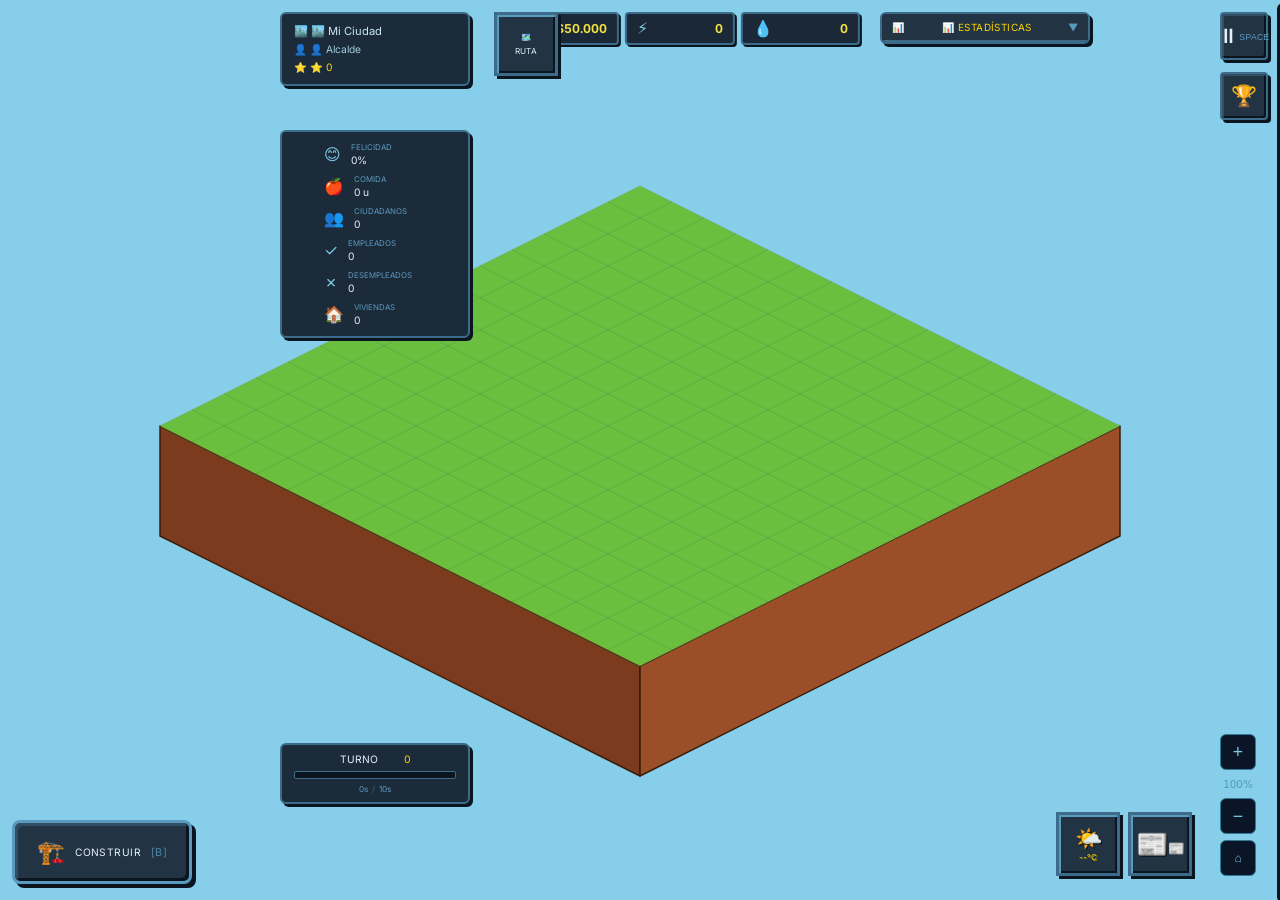
==== commit 9119c486: "separacion de construccion js y css" ====
--- a/src/presentacion/vistas/index.html
+++ b/src/presentacion/vistas/index.html
@@ -7,9 +7,8 @@
     <link rel="preconnect" href="https://fonts.googleapis.com">
     <link rel="preconnect" href="https://fonts.gstatic.com" crossorigin>
     <link href="https://fonts.googleapis.com/css2?family=Inter:wght@400;500;600;700&display=swap" rel="stylesheet">
-    <!-- EMOJI VARIABLES & BASE STYLES (debe importarse PRIMERO) -->
-    <link rel="stylesheet" href="../estilos/emoji-variables.css">
     <link rel="stylesheet" href="../estilos/menuConstruccion.css">
+    <link rel="stylesheet" href="../estilos/gestorDemolicion.css">
     <link rel="stylesheet" href="../estilos/rutas.css">
     <link rel="stylesheet" href="../estilos/cuadricula.css">
     <link rel="stylesheet" href="../estilos/GridRenderer.css">
@@ -28,10 +27,10 @@
     <!-- ===== RECURSOS FLOTANTES (arriba centro) ===== -->
     <div id="hud-recursos">
         <div class="hud-recurso" id="hud-dinero" data-resource role="button" tabindex="0" aria-expanded="false">
-            <span class="hud-recurso-icono hud-dinero-icon"></span>
+            <span class="hud-recurso-icono">💰</span>
             <div class="hud-recurso-datos">
                 <span class="hud-recurso-label">DINERO</span>
-                <span class="hud-recurso-valor" id="val-dinero">—</span>
+                <span class="hud-recurso-valor" id="val-dinero">$50.000</span>
             </div>
             <div class="hud-recurso-tooltip" id="tooltip-dinero" data-resource-panel>
                 <div class="tooltip-item">Producción: <span class="tooltip-prod">+0</span></div>
@@ -42,7 +41,7 @@
         </div>
 
         <div class="hud-recurso" id="hud-electricidad" data-resource role="button" tabindex="0" aria-expanded="false">
-            <span class="hud-recurso-icono hud-electricidad-icon"></span>
+            <span class="hud-recurso-icono">⚡</span>
             <div class="hud-recurso-datos">
                 <span class="hud-recurso-label">ELECTRICIDAD</span>
                 <span class="hud-recurso-valor" id="val-electricidad">0</span>
@@ -56,7 +55,7 @@
         </div>
 
         <div class="hud-recurso" id="hud-agua" data-resource role="button" tabindex="0" aria-expanded="false">
-            <span class="hud-recurso-icono hud-agua-icon"></span>
+            <span class="hud-recurso-icono">💧</span>
             <div class="hud-recurso-datos">
                 <span class="hud-recurso-label">AGUA</span>
                 <span class="hud-recurso-valor" id="val-agua">0</span>
@@ -72,53 +71,59 @@
 
     <!-- ===== BOTONES CONTROL (esquina superior derecha) ===== -->
     <div id="hud-controles">
-        <button id="btn-pausa" class="btn-pausa-icon" title="Pausar / Reanudar (ESC)"></button>
-        <button id="btn-ranking" class="btn-ranking-icon" title="Ver Ranking"></button>
+        <button id="btn-pausa" title="Pausar / Reanudar (ESC)">⏸</button>
+        <button id="btn-ranking" title="Ver Ranking">🏆</button>
     </div>
 
     <!-- ===== PANEL PERFIL (esquina superior izquierda) ===== -->
     <div id="hud-perfil">
-        <div id="perfil-nombre-ciudad"><span id="perfil-ciudad">Mi Ciudad</span></div>
-        <div id="perfil-alcalde"><span id="perfil-alcalde-nombre">Alcalde</span></div>
-        <div id="perfil-puntuacion"><span id="perfil-score">0</span></div>
+        <div id="perfil-nombre-ciudad">🏙️ <span id="perfil-ciudad">Mi Ciudad</span></div>
+        <div id="perfil-alcalde">👤 <span id="perfil-alcalde-nombre">Alcalde</span></div>
+        <div id="perfil-puntuacion">⭐ <span id="perfil-score">0</span></div>
     </div>
 
     <!-- ===== PANEL BIENESTAR: felicidad, comida y ciudadanos (separado del perfil) ===== -->
     <div id="hud-bienestar">
-        <div class="bienestar-fila bienestar-felicidad">
+        <div class="bienestar-fila">
+            <span class="bienestar-icono">😊</span>
             <div class="bienestar-datos">
                 <span class="bienestar-label">FELICIDAD</span>
                 <span class="bienestar-valor" id="val-felicidad">0%</span>
             </div>
         </div>
-        <div class="bienestar-fila bienestar-comida">
+        <div class="bienestar-fila">
+            <span class="bienestar-icono">🍎</span>
             <div class="bienestar-datos">
                 <span class="bienestar-label">COMIDA</span>
-                <span class="bienestar-valor" id="val-comida">—</span>
-            </div>
-        </div>
-        <div class="bienestar-fila bienestar-ciudadanos">
+                <span class="bienestar-valor" id="val-comida">0 u</span>
+            </div>
+        </div>
+        <div class="bienestar-fila">
+            <span class="bienestar-icono">👥</span>
             <div class="bienestar-datos">
                 <span class="bienestar-label">CIUDADANOS</span>
-                <span class="bienestar-valor" id="val-ciudadanos">—</span>
-            </div>
-        </div>
-        <div class="bienestar-fila bienestar-empleados">
+                <span class="bienestar-valor" id="val-ciudadanos">0</span>
+            </div>
+        </div>
+        <div class="bienestar-fila">
+            <span class="bienestar-icono">✓</span>
             <div class="bienestar-datos">
                 <span class="bienestar-label">EMPLEADOS</span>
-                <span class="bienestar-valor" id="val-empleados">—</span>
-            </div>
-        </div>
-        <div class="bienestar-fila bienestar-desempleados">
+                <span class="bienestar-valor" id="val-empleados">0</span>
+            </div>
+        </div>
+        <div class="bienestar-fila">
+            <span class="bienestar-icono">✗</span>
             <div class="bienestar-datos">
                 <span class="bienestar-label">DESEMPLEADOS</span>
-                <span class="bienestar-valor" id="val-desempleados">—</span>
-            </div>
-        </div>
-        <div class="bienestar-fila bienestar-residenciales">
+                <span class="bienestar-valor" id="val-desempleados">0</span>
+            </div>
+        </div>
+        <div class="bienestar-fila">
+            <span class="bienestar-icono">🏠</span>
             <div class="bienestar-datos">
                 <span class="bienestar-label">VIVIENDAS</span>
-                <span class="bienestar-valor" id="val-residenciales">—</span>
+                <span class="bienestar-valor" id="val-residenciales">0</span>
             </div>
         </div>
     </div>
@@ -126,13 +131,13 @@
     <!-- ===== PANEL ESTADÍSTICAS DE PUNTUACIÓN ===== -->
     <div id="hud-desglose" data-open="false">
         <button id="hud-desglose-toggle" title="Ver estadísticas de puntuación">
-            <span>ESTADÍSTICAS</span>
-            <span id="hud-desglose-arrow" class="hud-desglose-arrow"></span>
+            <span>📊 ESTADÍSTICAS</span>
+            <span id="hud-desglose-arrow">▼</span>
         </button>
         <div id="hud-desglose-cuerpo">
             <!-- Puntos base -->
             <div class="desglose-seccion">
-                <div class="desglose-seccion-titulo desglose-puntos-base">PUNTOS BASE</div>
+                <div class="desglose-seccion-titulo">📊 PUNTOS BASE</div>
                 <div class="desglose-fila">
                     <span class="desglose-label">Población</span>
                     <span class="desglose-valor" id="dsg-poblacion">0</span>
@@ -164,17 +169,17 @@
             </div>
             <!-- Bonificaciones -->
             <div class="desglose-seccion">
-                <div class="desglose-seccion-titulo desglose-titulo-verde desglose-bonif">BONIF. <span id="dsg-total-bonif">+0</span></div>
+                <div class="desglose-seccion-titulo desglose-titulo-verde">🎁 BONIF. <span id="dsg-total-bonif">+0</span></div>
                 <div id="dsg-bonif-lista"></div>
             </div>
             <!-- Penalizaciones -->
             <div class="desglose-seccion">
-                <div class="desglose-seccion-titulo desglose-titulo-rojo desglose-penal">PENAL. <span id="dsg-total-penal">-0</span></div>
+                <div class="desglose-seccion-titulo desglose-titulo-rojo">⚠ PENAL. <span id="dsg-total-penal">-0</span></div>
                 <div id="dsg-penal-lista"></div>
             </div>
             <!-- Total -->
             <div class="desglose-total-wrap">
-                <span class="desglose-total-label desglose-total">TOTAL</span>
+                <span class="desglose-total-label">📈 TOTAL</span>
                 <span class="desglose-total-valor" id="dsg-total">0</span>
             </div>
         </div>
@@ -182,14 +187,14 @@
 
     <!-- ===== TIMER DE TURNO ===== -->
     <div id="hud-turno">
-        <div id="turno-numero">TURNO <span id="val-turno">—</span></div>
+        <div id="turno-numero">TURNO <span id="val-turno">0</span></div>
         <div id="turno-barra-wrap">
             <div id="turno-barra-fill"></div>
         </div>
         <div id="turno-tiempo">
-            <span id="val-tiempo-actual">—</span>
+            <span id="val-tiempo-actual">0s</span>
             <span class="turno-sep">/</span>
-            <span id="val-tiempo-total">—</span>
+            <span id="val-tiempo-total">10s</span>
         </div>
     </div>
 
@@ -206,7 +211,7 @@
         <button id="btn-zoom-in"  title="Acercar">+</button>
         <div id="zoom-label">100%</div>
         <button id="btn-zoom-out" title="Alejar">−</button>
-        <button id="btn-zoom-reset" class="zoom-btn-reset btn-zoom-reset-emoji" title="Restablecer"></button>
+        <button id="btn-zoom-reset" class="zoom-btn-reset" title="Restablecer">⌂</button>
     </div>
 
     <div id="tooltip"></div>
@@ -214,14 +219,14 @@
     <!-- ===== MODAL DE PAUSA ===== -->
     <div id="modal-pausa" class="modal-overlay" data-visible="false">
         <div class="modal-caja">
-            <div class="modal-titulo modal-titulo-pausa">JUEGO PAUSADO</div>
+            <div class="modal-titulo">⏸ JUEGO PAUSADO</div>
             <div class="modal-opciones">
-                <button class="modal-btn modal-btn-primario btn-reanudar" id="btn-reanudar">REANUDAR</button>
-                <button class="modal-btn btn-configuraciones" id="btn-configuraciones">CONFIGURACIONES</button>
-                <button class="modal-btn btn-guardar-partida" id="btn-guardar-partida">GUARDAR PARTIDA</button>
-                <button class="modal-btn btn-exportar-ciudad" id="btn-exportar-ciudad">EXPORTAR CIUDAD</button>
-                <button class="modal-btn btn-importar-ciudad" id="btn-importar-ciudad">IMPORTAR CIUDAD</button>
-                <button class="modal-btn modal-btn-peligro btn-finalizar" id="btn-finalizar">FINALIZAR PARTIDA</button>
+                <button class="modal-btn modal-btn-primario" id="btn-reanudar">▶ REANUDAR</button>
+                <button class="modal-btn" id="btn-configuraciones">⚙ CONFIGURACIONES</button>
+                <button class="modal-btn" id="btn-guardar-partida">💾 GUARDAR PARTIDA</button>
+                <button class="modal-btn" id="btn-exportar-ciudad">📤 EXPORTAR CIUDAD</button>
+                <button class="modal-btn" id="btn-importar-ciudad">📥 IMPORTAR CIUDAD</button>
+                <button class="modal-btn modal-btn-peligro" id="btn-finalizar">✕ FINALIZAR PARTIDA</button>
             </div>
         </div>
     </div>
@@ -229,7 +234,7 @@
     <!-- ===== MODAL DE CONFIGURACIONES ===== -->
     <div id="modal-config" class="modal-overlay" data-visible="false">
         <div class="modal-caja modal-caja-config">
-            <div class="modal-titulo modal-titulo-config">CONFIGURACIONES</div>
+            <div class="modal-titulo">⚙ CONFIGURACIONES</div>
             <div class="config-lista">
                 <div class="config-grupo">
                     <label class="config-label">Duración del turno (segundos)</label>
@@ -269,8 +274,8 @@
                 </div>
             </div>
             <div class="modal-opciones">
-                <button class="modal-btn modal-btn-primario btn-cfg-guardar" id="btn-cfg-guardar">GUARDAR</button>
-                <button class="modal-btn btn-cfg-cancelar" id="btn-cfg-cancelar">CANCELAR</button>
+                <button class="modal-btn modal-btn-primario" id="btn-cfg-guardar">✔ GUARDAR</button>
+                <button class="modal-btn" id="btn-cfg-cancelar">✕ CANCELAR</button>
             </div>
         </div>
     </div>
@@ -278,11 +283,11 @@
     <!-- ===== MODAL FINALIZAR PARTIDA ===== -->
     <div id="modal-finalizar" class="modal-overlay" data-visible="false">
         <div class="modal-caja">
-            <div class="modal-titulo modal-titulo-finalizar">FINALIZAR PARTIDA</div>
+            <div class="modal-titulo">⚠ FINALIZAR PARTIDA</div>
             <p class="modal-texto">¿Deseas finalizar la partida? El puntaje actual se guardará en el ranking.</p>
             <div class="modal-opciones">
-                <button class="modal-btn modal-btn-peligro btn-finalizar-confirmar" id="btn-finalizar-confirmar">CONFIRMAR</button>
-                <button class="modal-btn btn-finalizar-cancelar" id="btn-finalizar-cancelar">CANCELAR</button>
+                <button class="modal-btn modal-btn-peligro" id="btn-finalizar-confirmar">✔ CONFIRMAR</button>
+                <button class="modal-btn" id="btn-finalizar-cancelar">✕ CANCELAR</button>
             </div>
         </div>
     </div>
@@ -290,7 +295,7 @@
     <!-- ===== MODAL GAME OVER ===== -->
     <div id="modal-game-over" class="modal-overlay" data-visible="false">
         <div class="modal-caja">
-            <div class="modal-titulo modal-titulo-game-over modal-titulo-game-over-emoji">GAME OVER</div>
+            <div class="modal-titulo modal-titulo-game-over">🔴 GAME OVER</div>
             <div class="game-over-razon-box">
                 <p class="game-over-razon-label">Razón:</p>
                 <p id="modal-game-over-razon" class="game-over-razon-valor">Dinero negativo</p>
@@ -302,8 +307,8 @@
                 </p>
             </div>
             <div class="modal-opciones">
-                <button class="modal-btn modal-btn-primario btn-game-over-ranking" id="btn-game-over-ranking">VER RANKING</button>
-                <button class="modal-btn modal-btn-peligro btn-game-over-nueva" id="btn-game-over-nueva-partida">NUEVA PARTIDA</button>
+                <button class="modal-btn modal-btn-primario" id="btn-game-over-ranking">🏆 VER RANKING</button>
+                <button class="modal-btn modal-btn-peligro" id="btn-game-over-nueva-partida">🏙️ NUEVA PARTIDA</button>
             </div>
         </div>
     </div>
@@ -312,7 +317,7 @@
     <div id="modal-ranking-gameover" class="modal-overlay" data-visible="false">
         <div class="modal-caja modal-caja-ranking">
             <div class="ranking-go-header">
-                <div class="modal-titulo ranking-go-titulo modal-titulo-ranking">Ranking Final</div>
+                <div class="modal-titulo ranking-go-titulo">🏆 Ranking Final</div>
                 <p class="ranking-go-subtitulo">Top de partidas registradas</p>
             </div>
             <div id="ranking-tabla-wrap">
@@ -334,8 +339,8 @@
                 <div id="ranking-vacio-go">Sin partidas aún.</div>
             </div>
             <div class="modal-opciones modal-opciones-go-ranking">
-                <button class="modal-btn modal-btn-peligro btn-go-ranking-nueva" id="btn-go-ranking-nueva-partida">NUEVA PARTIDA</button>
-                <button class="modal-btn btn-go-ranking-cerrar" id="btn-go-ranking-cerrar">CERRAR</button>
+                <button class="modal-btn modal-btn-peligro" id="btn-go-ranking-nueva-partida">🏙️ NUEVA PARTIDA</button>
+                <button class="modal-btn" id="btn-go-ranking-cerrar">✕ CERRAR</button>
             </div>
         </div>
     </div>
@@ -343,8 +348,8 @@
     <!-- ===== PANEL LATERAL DE RANKING ===== -->
     <aside id="panel-ranking" data-open="false">
         <div class="ranking-panel-header">
-            <span class="ranking-panel-titulo">RANKING</span>
-            <button id="btn-ranking-cerrar" class="btn-ranking-cerrar-x" title="Cerrar"></button>
+            <span>🏆 RANKING</span>
+            <button id="btn-ranking-cerrar" title="Cerrar">✕</button>
         </div>
         <div class="ranking-panel-body">
             <table id="ranking-tabla">
@@ -365,37 +370,40 @@
             <div id="ranking-vacio">Sin partidas aún.</div>
         </div>
         <div class="ranking-panel-footer">
-            <button class="modal-btn modal-btn-peligro btn-ranking-reiniciar" id="btn-ranking-reiniciar">REINICIAR</button>
-            <button class="modal-btn btn-ranking-exportar" id="btn-ranking-exportar">EXPORTAR</button>
+            <button class="modal-btn modal-btn-peligro" id="btn-ranking-reiniciar">🗑 REINICIAR</button>
+            <button class="modal-btn" id="btn-ranking-exportar">⬇ EXPORTAR</button>
         </div>
     </aside>
+
+    <script type="module" src="../../negocio/controladores/Hud.js"></script>
+    <script type="module" src="../../negocio/controladores/grid.js"></script>
 
     <!-- ===== PANEL LATERAL DE CONSTRUCCIÓN ===== -->
     <aside class="sidebar" id="sidebar" data-open="false">
         <div class="sidebar-header">
             <div class="sidebar-title-wrap">
-                <span class="sidebar-icon sidebar-icon-construir"></span>
+                <span class="sidebar-icon">🏗️</span>
                 <h2 class="sidebar-title">CONSTRUIR</h2>
             </div>
             <div class="sidebar-header-buttons">
-                <button class="sidebar-btn-demoler demolicion btn-demolicion-sidebar" id="btnDemolicion" title="Modo demolición"></button>
-                <button class="sidebar-close sidebar-close-x" id="sidebarClose" title="Cerrar panel"></button>
+                <button class="sidebar-btn-demoler demolicion" id="btnDemolicion" title="Modo demolición (🚫)"></button>
+                <button class="sidebar-close" id="sidebarClose" title="Cerrar panel">✕</button>
             </div>
         </div>
         <div class="sidebar-body">
             <!-- VÍAS — primero para ser siempre visible en landscape -->
             <div class="category" data-open="true">
                 <button class="cat-header">
-                    <span class="cat-icon cat-icon-vias"></span>
+                    <span class="cat-icon">🛣️</span>
                     <span class="cat-name">VÍAS</span>
-                    <span class="cat-arrow"></span>
+                    <span class="cat-arrow">▼</span>
                 </button>
                 <ul class="cat-items">
-                    <li class="build-item build-item-via" data-id="via-001">
-                        <span class="build-icon"></span>
+                    <li class="build-item" data-id="via-001">
+                        <span class="build-icon">🛣️</span>
                         <div class="build-info">
                             <span class="build-name">Vía</span>
-                            <span class="build-cost">$100</span>
+                            <span class="build-cost">💰 $100</span>
                         </div>
                     </li>
                 </ul>
@@ -403,23 +411,23 @@
             <!-- RESIDENCIAL -->
             <div class="category" data-open="true">
                 <button class="cat-header">
-                    <span class="cat-icon cat-icon-residencial"></span>
+                    <span class="cat-icon">🏠</span>
                     <span class="cat-name">RESIDENCIAL</span>
-                    <span class="cat-arrow"></span>
+                    <span class="cat-arrow">▼</span>
                 </button>
                 <ul class="cat-items">
                     <li class="build-item" data-id="res-001">
-                        <span class="build-icon"></span>
+                        <span class="build-icon">🏠</span>
                         <div class="build-info">
                             <span class="build-name">Casa</span>
-                            <span class="build-cost">$1.000</span>
+                            <span class="build-cost">💰 $1.000</span>
                         </div>
                     </li>
                     <li class="build-item" data-id="res-002">
-                        <span class="build-icon"></span>
+                        <span class="build-icon">🏢</span>
                         <div class="build-info">
                             <span class="build-name">Apartamento</span>
-                            <span class="build-cost">$3.000</span>
+                            <span class="build-cost">💰 $3.000</span>
                         </div>
                     </li>
                 </ul>
@@ -427,23 +435,23 @@
             <!-- COMERCIAL -->
             <div class="category" data-open="false">
                 <button class="cat-header">
-                    <span class="cat-icon cat-icon-comercial"></span>
+                    <span class="cat-icon">🏪</span>
                     <span class="cat-name">COMERCIAL</span>
-                    <span class="cat-arrow"></span>
+                    <span class="cat-arrow">▼</span>
                 </button>
                 <ul class="cat-items">
                     <li class="build-item" data-id="com-001">
-                        <span class="build-icon"></span>
+                        <span class="build-icon">🏪</span>
                         <div class="build-info">
                             <span class="build-name">Tienda</span>
-                            <span class="build-cost">$2.000</span>
+                            <span class="build-cost">💰 $2.000</span>
                         </div>
                     </li>
                     <li class="build-item" data-id="com-002">
-                        <span class="build-icon"></span>
+                        <span class="build-icon">🏬</span>
                         <div class="build-info">
                             <span class="build-name">C. Comercial</span>
-                            <span class="build-cost">$8.000</span>
+                            <span class="build-cost">💰 $8.000</span>
                         </div>
                     </li>
                 </ul>
@@ -451,23 +459,23 @@
             <!-- INDUSTRIAL -->
             <div class="category" data-open="false">
                 <button class="cat-header">
-                    <span class="cat-icon cat-icon-industrial"></span>
+                    <span class="cat-icon">🏭</span>
                     <span class="cat-name">INDUSTRIAL</span>
-                    <span class="cat-arrow"></span>
+                    <span class="cat-arrow">▼</span>
                 </button>
                 <ul class="cat-items">
                     <li class="build-item" data-id="ind-001">
-                        <span class="build-icon"></span>
+                        <span class="build-icon">🏭</span>
                         <div class="build-info">
                             <span class="build-name">Fábrica</span>
-                            <span class="build-cost">$5.000</span>
+                            <span class="build-cost">💰 $5.000</span>
                         </div>
                     </li>
                     <li class="build-item" data-id="ind-002">
-                        <span class="build-icon"></span>
+                        <span class="build-icon">🌾</span>
                         <div class="build-info">
                             <span class="build-name">Granja</span>
-                            <span class="build-cost">$3.000</span>
+                            <span class="build-cost">💰 $3.000</span>
                         </div>
                     </li>
                 </ul>
@@ -475,30 +483,30 @@
             <!-- SERVICIOS -->
             <div class="category" data-open="false">
                 <button class="cat-header">
-                    <span class="cat-icon cat-icon-servicios"></span>
+                    <span class="cat-icon">🚒</span>
                     <span class="cat-name">SERVICIOS</span>
-                    <span class="cat-arrow"></span>
+                    <span class="cat-arrow">▼</span>
                 </button>
                 <ul class="cat-items">
                     <li class="build-item" data-id="serv-001">
-                        <span class="build-icon"></span>
+                        <span class="build-icon">👮</span>
                         <div class="build-info">
                             <span class="build-name">Est. Policía</span>
-                            <span class="build-cost">$4.000</span>
+                            <span class="build-cost">💰 $4.000</span>
                         </div>
                     </li>
                     <li class="build-item" data-id="serv-002">
-                        <span class="build-icon"></span>
+                        <span class="build-icon">🚒</span>
                         <div class="build-info">
                             <span class="build-name">Est. Bomberos</span>
-                            <span class="build-cost">$4.000</span>
+                            <span class="build-cost">💰 $4.000</span>
                         </div>
                     </li>
                     <li class="build-item" data-id="serv-003">
-                        <span class="build-icon"></span>
+                        <span class="build-icon">🏥</span>
                         <div class="build-info">
                             <span class="build-name">Hospital</span>
-                            <span class="build-cost">$6.000</span>
+                            <span class="build-cost">💰 $6.000</span>
                         </div>
                     </li>
                 </ul>
@@ -506,23 +514,23 @@
             <!-- PLANTAS DE UTILIDAD -->
             <div class="category" data-open="false">
                 <button class="cat-header">
-                    <span class="cat-icon cat-icon-utilidades"></span>
+                    <span class="cat-icon">⚡</span>
                     <span class="cat-name">UTILIDADES</span>
-                    <span class="cat-arrow"></span>
+                    <span class="cat-arrow">▼</span>
                 </button>
                 <ul class="cat-items">
                     <li class="build-item" data-id="util-001">
-                        <span class="build-icon"></span>
+                        <span class="build-icon">⚡</span>
                         <div class="build-info">
                             <span class="build-name">Pl. Eléctrica</span>
-                            <span class="build-cost">$10.000</span>
+                            <span class="build-cost">💰 $10.000</span>
                         </div>
                     </li>
                     <li class="build-item" data-id="util-002">
-                        <span class="build-icon"></span>
+                        <span class="build-icon">💧</span>
                         <div class="build-info">
                             <span class="build-name">Pl. de Agua</span>
-                            <span class="build-cost">$8.000</span>
+                            <span class="build-cost">💰 $8.000</span>
                         </div>
                     </li>
                 </ul>
@@ -530,16 +538,16 @@
             <!-- PARQUES -->
             <div class="category" data-open="false">
                 <button class="cat-header">
-                    <span class="cat-icon cat-icon-parques"></span>
+                    <span class="cat-icon">🌳</span>
                     <span class="cat-name">PARQUES</span>
-                    <span class="cat-arrow"></span>
+                    <span class="cat-arrow">▼</span>
                 </button>
                 <ul class="cat-items">
                     <li class="build-item" data-id="parque-001">
-                        <span class="build-icon"></span>
+                        <span class="build-icon">🌳</span>
                         <div class="build-info">
                             <span class="build-name">Parque</span>
-                            <span class="build-cost">$500</span>
+                            <span class="build-cost">💰 $500</span>
                         </div>
                     </li>
                 </ul>
@@ -550,22 +558,22 @@
 
     <!-- Botón para abrir el panel de construcción -->
     <button id="sidebarTab" title="Abrir panel de construcción">
-        <span class="sidebar-tab-icon sidebar-tab-construir-icon"></span>
+        <span class="sidebar-tab-icon">🏗️</span>
         <span>CONSTRUIR</span>
     </button>
 
     <!-- Mensaje de guardado (aparece a la derecha del botón construir) -->
     <div id="hud-guardando" data-visible="false">
-        <span id="guardando-icono" class="guardando-icono"></span>
+        <span id="guardando-icono">💾</span>
         <span id="guardando-texto">Guardando...</span>
     </div>
 
     <!-- ===== MODAL IMPORTAR CIUDAD ===== -->
     <div id="modal-importar" class="modal-overlay" data-visible="false">
         <div class="modal-caja">
-            <div class="modal-titulo modal-titulo-importar">IMPORTAR CIUDAD</div>
+            <div class="modal-titulo">📥 IMPORTAR CIUDAD</div>
             <p class="modal-texto">
-                <strong class="importar-advertencia-emoji"></strong><strong class="importar-advertencia">Tu partida actual se perderá permanentemente.</strong>
+                ⚠️ <strong class="importar-advertencia">Tu partida actual se perderá permanentemente.</strong>
                 Esta acción no se puede deshacer. Si quieres conservarla,
                 cancela y usa <em>Exportar Ciudad</em> primero.
             </p>
@@ -573,8 +581,8 @@
                 <span id="importar-error-texto">Error al leer el archivo.</span>
             </div>
             <div class="modal-opciones">
-                <button class="modal-btn modal-btn-primario btn-importar-confirmar" id="btn-importar-confirmar">SELECCIONAR ARCHIVO</button>
-                <button class="modal-btn btn-importar-cancelar" id="btn-importar-cancelar">CANCELAR</button>
+                <button class="modal-btn modal-btn-primario" id="btn-importar-confirmar">📂 SELECCIONAR ARCHIVO</button>
+                <button class="modal-btn" id="btn-importar-cancelar">✕ CANCELAR</button>
             </div>
         </div>
     </div>
@@ -582,25 +590,30 @@
     <!-- Input de archivo oculto para importar ciudad JSON -->
     <input type="file" id="input-importar-ciudad" class="input-file-oculto" accept=".json">
 
+    <script type="module" src="../../negocio/controladores/menuConstruccion.js"></script>
+
     <!-- ===== BOTÓN CALCULAR RUTA ===== -->
-    <button id="btn-calcular-ruta" class="ruta-icono-btn" data-activo="false" title="Calcular ruta entre dos edificios">
+    <button id="btn-calcular-ruta" data-activo="false" title="Calcular ruta entre dos edificios">
+        <span class="ruta-icono">🗺️</span>
         <span>RUTA</span>
     </button>
+
+    <script type="module" src="../../negocio/logica/GestorRutas.js"></script>
 
     <!-- ===== WIDGETS CLIMA Y NOTICIAS ===== -->
     <div id="widgets-container">
         <button class="widget-btn" id="widget-clima-btn" title="Ver clima">
-            <span class="widget-clima-icono" id="widget-clima-icono"></span>
+            <span class="widget-clima-icono" id="widget-clima-icono">🌤️</span>
             <span class="widget-clima-temp" id="widget-clima-temp">--°C</span>
         </button>
         <button class="widget-btn" id="widget-noticias-btn" title="Ver noticias">
-            <span class="widget-noticias-icono"></span>
+            <span class="widget-noticias-icono">📰</span>
         </button>
     </div>
 
     <div class="clima-infobox" id="clima-infobox" data-visible="false">
         <div class="clima-infobox-header">
-            <span class="clima-infobox-titulo">CLIMA ACTUAL</span>
+            <span class="clima-infobox-titulo">🌍 CLIMA ACTUAL</span>
         </div>
         <div class="clima-infobox-body" id="clima-infobox-body">
             <div class="clima-loading">Cargando...</div>
@@ -610,7 +623,7 @@
     <aside class="noticias-panel" id="noticias-panel" data-open="false">
         <div class="sidebar-header">
             <div class="sidebar-title-wrap">
-                <span class="sidebar-icon sidebar-icon-noticias"></span>
+                <span class="sidebar-icon">📰</span>
                 <h2 class="sidebar-title">NOTICIAS</h2>
             </div>
         </div>
@@ -631,12 +644,12 @@
     <div id="modal-info-edificio" class="construct-modal">
         <div class="construct-modal-header">
             <h3 class="construct-modal-title" id="modal-info-titulo">Edificio</h3>
-            <button id="modal-cerrar" class="construct-modal-close construct-modal-close-x"></button>
+            <button id="modal-cerrar" class="construct-modal-close">✕</button>
         </div>
         <table id="modal-info-tabla" class="construct-modal-table"></table>
         <div class="construct-modal-actions">
-            <button id="modal-info-demoler" class="construct-btn-demoler btn-demoler-modal-info">
-                DEMOLER
+            <button id="modal-info-demoler" class="construct-btn-demoler">
+                🗑️ DEMOLER
             </button>
         </div>
     </div>
@@ -644,8 +657,8 @@
     <!-- ===== TEMPLATE: MODAL DE CONFIRMACIÓN DE DEMOLICIÓN ===== -->
     <div id="modal-confirmar-demolicion" class="construct-modal construct-modal-demolicion">
         <div class="construct-modal-header">
-            <h3 class="construct-modal-title construct-modal-title-danger construct-modal-title-demolicion" id="modal-demolicion-titulo">¿DEMOLER?</h3>
-            <button id="modal-demolicion-cerrar" class="construct-modal-close construct-modal-close-x"></button>
+            <h3 class="construct-modal-title construct-modal-title-danger" id="modal-demolicion-titulo">🗑️ ¿DEMOLER?</h3>
+            <button id="modal-demolicion-cerrar" class="construct-modal-close">✕</button>
         </div>
         <div class="construct-modal-warning-box">
             <p class="construct-modal-ubicacion" id="modal-demolicion-ubicacion">Ubicación: (0, 0)</p>
@@ -654,19 +667,14 @@
         <div id="modal-demolicion-ciudadanos"></div>
         <div class="construct-modal-actions">
             <button id="modal-demolicion-confirmar" class="construct-btn-confirm-danger">
-                CONFIRMAR DEMOLICIÓN
+                ✔ CONFIRMAR DEMOLICIÓN
             </button>
             <button id="modal-demolicion-cancelar" class="construct-btn-cancel">
-                CANCELAR
+                ✕ CANCELAR
             </button>
         </div>
     </div>
 
-    <!-- ===== SCRIPTS (consolidados al final) ===== -->
-    <script type="module" src="../../negocio/controladores/Hud.js"></script>
-    <script type="module" src="../../negocio/controladores/grid.js"></script>
-    <script type="module" src="../../negocio/controladores/menuConstruccion.js"></script>
-    <script type="module" src="../../negocio/controladores/VisualizarRuta.js"></script>
     <script type="module" src="../../negocio/controladores/WidgetsInfo.js"></script>
 </body>
 </html>
--- a/src/presentacion/estilos/menuConstruccion.css
+++ b/src/presentacion/estilos/menuConstruccion.css
@@ -123,17 +123,6 @@
   filter: drop-shadow(0 0 5px rgba(104, 104, 204, 0.8));
 }
 
-/* Emojis sidebar panel (PASO 7) */
-.sidebar-icon-construir::before {
-  content: '🏗️';
-}
-
-.btn-demolicion-sidebar::before {
-  content: '🚫 ';
-  margin-right: 4px;
-  font-size: 12px;
-}
-
 .sidebar-title {
   font-size: 12px;
   font-weight: 400;
@@ -161,13 +150,6 @@
     inset -1px -1px 0 var(--border-dk);
 }
 
-/* X cerrar sidebar (PASO 13) */
-.sidebar-close-x::before {
-  content: '✕';
-  font-size: 12px;
-  line-height: 1;
-}
-
 .sidebar-close:hover {
   color: var(--accent);
   background: var(--bg-item-hover);
@@ -186,50 +168,6 @@
   display: flex;
   align-items: center;
   gap: 6px;
-}
-
-/* ---- Botón de demolición ---- */
-.sidebar-btn-demoler {
-  background: var(--bg-item);
-  border: 2px solid var(--border);
-  color: var(--text-secondary);
-  font-family: 'Inter', 'Segoe UI', system-ui, sans-serif;
-  font-size: 10px;
-  cursor: pointer;
-  padding: 5px 7px;
-  line-height: 1;
-  transition: color var(--transition), background var(--transition), border-color var(--transition);
-  /* Borde biselado pixel */
-  box-shadow:
-    inset 1px 1px 0 var(--border-hi),
-    inset -1px -1px 0 var(--border-dk);
-}
-
-.sidebar-btn-demoler:hover {
-  color: #ff8080;
-  background: var(--bg-item-hover);
-  border-color: #e05555;
-}
-
-.sidebar-btn-demoler:active {
-  box-shadow:
-    inset -1px -1px 0 var(--border-hi),
-    inset 1px 1px 0 var(--border-dk);
-  transform: translate(1px, 1px);
-}
-
-/* ---- Contenido del botón demolición con ::before ---- */
-.demolicion::before {
-  content: "🔨 ";
-  font-size: 18px;
-}
-
-/* ---- Botón de demolición ACTIVO ---- */
-.sidebar-btn-demoler.demoler-activo {
-  background: #8a2a2a;
-  border-color: #e05555;
-  color: #ff8080;
-  text-shadow: 0 0 8px rgba(224, 85, 85, 0.6);
 }
 
 /* ---- Cuerpo con scroll ---- */
@@ -313,33 +251,6 @@
   filter: drop-shadow(1px 1px 0 rgba(0, 0, 0, 0.9));
 }
 
-/* Emojis categorías sidebar (PASO 7) */
-.cat-icon-vias::before { content: '🛣️'; }
-.cat-icon-residencial::before { content: '🏠'; }
-.cat-icon-comercial::before { content: '🏪'; }
-.cat-icon-industrial::before { content: '🏭'; }
-.cat-icon-servicios::before { content: '🚒'; }
-.cat-icon-utilidades::before { content: '⚡'; }
-.cat-icon-parques::before { content: '🌳'; }
-
-/* Emojis construcciones individuales (PASO 10) */
-li[data-id="via-001"] .build-icon::before { content: '🛣️'; }
-li[data-id="res-001"] .build-icon::before { content: '🏠'; }
-li[data-id="res-002"] .build-icon::before { content: '🏢'; }
-li[data-id="com-001"] .build-icon::before { content: '🏪'; }
-li[data-id="com-002"] .build-icon::before { content: '🏬'; }
-li[data-id="ind-001"] .build-icon::before { content: '🏭'; }
-li[data-id="ind-002"] .build-icon::before { content: '🌾'; }
-li[data-id="serv-001"] .build-icon::before { content: '👮'; }
-li[data-id="serv-002"] .build-icon::before { content: '🚒'; }
-li[data-id="serv-003"] .build-icon::before { content: '🏥'; }
-li[data-id="util-001"] .build-icon::before { content: '⚡'; }
-li[data-id="util-002"] .build-icon::before { content: '💧'; }
-li[data-id="parque-001"] .build-icon::before { content: '🌳'; }
-
-/* Emoji de costo en cada construcción */
-.build-cost::before { content: var(--emoji-dinero) ' '; }
-
 .cat-name {
   flex: 1;
   transition: color var(--transition), text-shadow var(--transition);
@@ -349,13 +260,6 @@
   font-size: 10px;
   color: var(--border-hi);
   transition: transform 0.12s steps(3);
-  line-height: 1;
-}
-
-/* Flechas expandir/contraer categorías (PASO 12) */
-.cat-arrow::before {
-  content: '▼';
-  font-size: 10px;
   line-height: 1;
 }
 
@@ -594,11 +498,6 @@
   padding: 0;
 }
 
-/* X cerrar modal (PASO 13) */
-.construct-modal-close-x::before {
-  content: '✕';
-}
-
 .construct-modal-table {
   border-collapse: collapse;
   width: 100%;
@@ -610,89 +509,16 @@
   margin-top: 16px;
 }
 
-.construct-btn-demoler,
-.construct-btn-confirm-danger,
-.construct-btn-cancel {
+.construct-btn-demoler {
   flex: 1;
   padding: 10px;
   cursor: pointer;
   border-radius: 6px;
-}
-
-.construct-btn-demoler,
-.construct-btn-confirm-danger {
   background: #e05555;
   border: none;
   color: #fff;
   font-weight: 700;
-}
-
-.construct-btn-demoler {
   font-size: 0.9rem;
-}
-
-/* Estilos base heredados de emoji-variables.css */
-
-.construct-btn-confirm-danger::before {
-  content: '✔ ';
-}
-
-.construct-btn-cancel::before {
-  content: '✕ ';
-}
-
-.construct-btn-cancel {
-  background: #2a3a48;
-  border: 1px solid #2e7a94;
-  color: #a8dff0;
-}
-
-.construct-modal-demolicion {
-  border-width: 2px;
-  border-color: #e05555;
-  min-width: 320px;
-  max-width: 450px;
-  box-shadow: 0 8px 32px rgba(0, 0, 0, 0.9);
-}
-
-.construct-modal-title-danger {
-  color: #f08080;
-}
-
-.construct-modal-warning-box {
-  background: #1a2a38;
-  padding: 12px;
-  border-radius: 6px;
-  margin-bottom: 16px;
-}
-
-.construct-modal-ubicacion {
-  margin: 0;
-  font-size: 0.9rem;
-}
-
-.construct-modal-reembolso {
-  margin: 8px 0 0;
-  font-size: 0.9rem;
-  color: #2e7a94;
-}
-
-.construct-modal-row-label {
-  color: #4a9fb5;
-  padding: 5px 14px 5px 0;
-  white-space: nowrap;
-  font-size: 0.78rem;
-}
-
-.construct-modal-row-value {
-  color: #a8dff0;
-  padding: 5px 0;
-  font-size: 0.82rem;
-}
-
-.construct-modal-alerta {
-  color: #f08080;
-  margin-top: 8px;
 }
 
 /* ---- Ítem activo (edificio seleccionado para construir) ---- */
--- a/src/presentacion/estilos/gestorDemolicion.css
+++ b/src/presentacion/estilos/gestorDemolicion.css
@@ -0,0 +1,142 @@
+/* ============================================================
+   CIUDAD VIRTUAL — gestorDemolicion.css
+   Estilos exclusivos para gestión de demolición
+   ============================================================ */
+
+/* ---- Botón de demolición en el sidebar ---- */
+.sidebar-btn-demoler {
+  background: var(--bg-item);
+  border: 2px solid var(--border);
+  color: var(--text-secondary);
+  font-family: 'Inter', 'Segoe UI', system-ui, sans-serif;
+  font-size: 10px;
+  cursor: pointer;
+  padding: 5px 7px;
+  line-height: 1;
+  transition: color var(--transition), background var(--transition), border-color var(--transition);
+  /* Borde biselado pixel */
+  box-shadow:
+    inset 1px 1px 0 var(--border-hi),
+    inset -1px -1px 0 var(--border-dk);
+}
+
+.sidebar-btn-demoler:hover {
+  color: #ff8080;
+  background: var(--bg-item-hover);
+  border-color: #e05555;
+}
+
+.sidebar-btn-demoler:active {
+  box-shadow:
+    inset -1px -1px 0 var(--border-hi),
+    inset 1px 1px 0 var(--border-dk);
+  transform: translate(1px, 1px);
+}
+
+/* ---- Contenido del botón demolición con ::before ---- */
+.demolicion::before {
+  content: "🔨 ";
+  font-size: 18px;
+}
+
+/* ---- Botón de demolición ACTIVO ---- */
+.sidebar-btn-demoler.demoler-activo {
+  background: #8a2a2a;
+  border-color: #e05555;
+  color: #ff8080;
+  text-shadow: 0 0 8px rgba(224, 85, 85, 0.6);
+}
+
+/* ============================================================
+   Modal de confirmación de demolición
+   ============================================================ */
+.construct-modal-demolicion {
+  border-width: 2px;
+  border-color: #e05555;
+  min-width: 320px;
+  max-width: 450px;
+  box-shadow: 0 8px 32px rgba(0, 0, 0, 0.9);
+}
+
+.construct-modal-title-danger {
+  color: #f08080;
+}
+
+.construct-modal-warning-box {
+  background: #1a2a38;
+  padding: 12px;
+  border-radius: 6px;
+  margin-bottom: 16px;
+}
+
+.construct-modal-ubicacion {
+  margin: 0;
+  font-size: 0.9rem;
+}
+
+.construct-modal-reembolso {
+  margin: 8px 0 0;
+  font-size: 0.9rem;
+  color: #2e7a94;
+}
+
+.construct-modal-alerta {
+  color: #f08080;
+  margin-top: 8px;
+}
+
+/* ---- Botones del modal de demolición ---- */
+.construct-btn-confirm-danger {
+  flex: 1;
+  padding: 10px;
+  cursor: pointer;
+  border-radius: 6px;
+  background: #e05555;
+  border: none;
+  color: #fff;
+  font-weight: 700;
+  font-size: 0.9rem;
+}
+
+.construct-btn-confirm-danger:hover {
+  background: #ff6666;
+}
+
+.construct-btn-confirm-danger:active {
+  background: #cc3333;
+}
+
+.construct-btn-cancel {
+  flex: 1;
+  padding: 10px;
+  cursor: pointer;
+  border-radius: 6px;
+  background: #2a3a48;
+  border: 1px solid #2e7a94;
+  color: #a8dff0;
+  font-weight: 500;
+  transition: background 0.2s, border-color 0.2s;
+}
+
+.construct-btn-cancel:hover {
+  background: #364654;
+  border-color: #4a9fb5;
+}
+
+.construct-btn-cancel:active {
+  background: #2a3a48;
+}
+
+/* ---- Estilos de tabla para modal de confirmación ---- */
+.construct-modal-row-label {
+  color: #4a9fb5;
+  padding: 5px 14px 5px 0;
+  white-space: nowrap;
+  font-size: 0.78rem;
+}
+
+.construct-modal-row-value {
+  color: #a8dff0;
+  padding: 5px 0;
+  font-size: 0.82rem;
+}
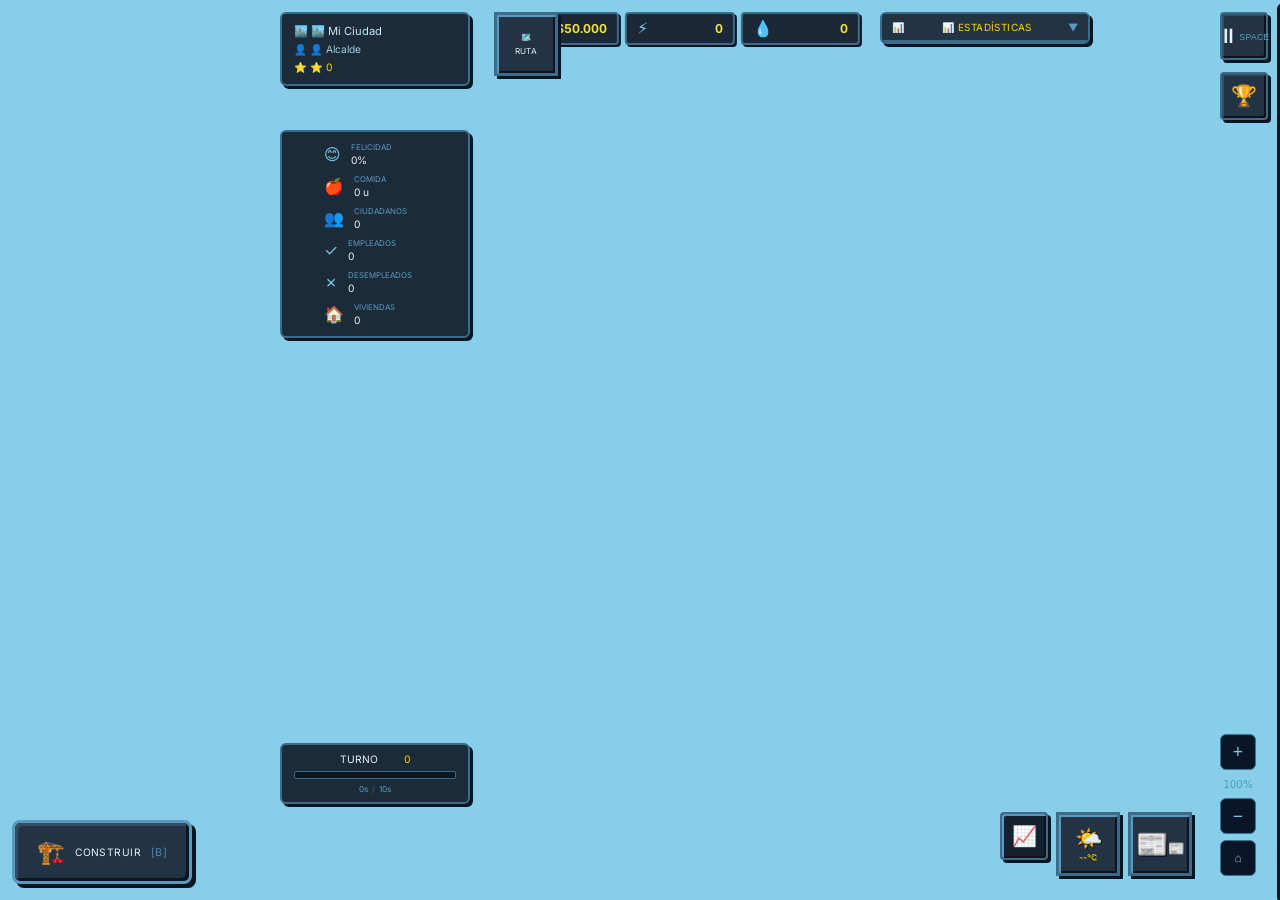
==== commit f43be27d: "agregar historial de recursos (ultimos 20 turnos) con boton desplegable" ====
--- a/src/presentacion/vistas/index.html
+++ b/src/presentacion/vistas/index.html
@@ -15,6 +15,7 @@
     <link rel="stylesheet" href="../estilos/Hud.css">
     <link rel="stylesheet" href="../estilos/Modales.css">
     <link rel="stylesheet" href="../estilos/Widgets.css">
+    <link rel="stylesheet" href="../estilos/historialRecursos.css">
     <link rel="stylesheet" href="../estilos/recoleccionBurbujas.css">
     <link rel="stylesheet" href="../estilos/ciudadanos.css">
     <link rel="stylesheet" href="../estilos/ResponsiveBase.css">
@@ -602,6 +603,9 @@
 
     <!-- ===== WIDGETS CLIMA Y NOTICIAS ===== -->
     <div id="widgets-container">
+        <button class="widget-btn" id="btn-historial-recursos" title="Ver historial de recursos">
+            <span>📈</span>
+        </button>
         <button class="widget-btn" id="widget-clima-btn" title="Ver clima">
             <span class="widget-clima-icono" id="widget-clima-icono">🌤️</span>
             <span class="widget-clima-temp" id="widget-clima-temp">--°C</span>
@@ -618,6 +622,12 @@
         <div class="clima-infobox-body" id="clima-infobox-body">
             <div class="clima-loading">Cargando...</div>
         </div>
+    </div>
+
+    <!-- ===== PANEL HISTORIAL DE RECURSOS ===== -->
+    <div id="historial-recursos-panel" data-visible="false">
+        <div class="historial-panel-header">📈 HISTORIAL DE RECURSOS</div>
+        <table id="historial-recursos-tabla"></table>
     </div>
 
     <aside class="noticias-panel" id="noticias-panel" data-open="false">
--- a/src/presentacion/estilos/menuConstruccion.css
+++ b/src/presentacion/estilos/menuConstruccion.css
@@ -1,5 +1,5 @@
 /* ============================================================
-ñ   Pixel Art City Builder — Variables y reset
+   Videojuego City Builder — Variables y reset
    ============================================================ */
 *, *::before, *::after {
   box-sizing: border-box;
@@ -50,7 +50,7 @@
 }
 
 /* ============================================================
-   Sidebar — estilo panel de videojuego pixel art
+   Sidebar — estilo videojuego moderno y limpio
    ============================================================ */
 .sidebar {
   position: fixed;
@@ -65,29 +65,13 @@
   transform: translateX(0);
   transition: transform var(--transition);
 
-  /* Borde pixel art: 3 capas de sombra para efecto elevado */
-  border-right: 3px solid var(--border);
-  box-shadow:
-    3px 0 0 0 var(--border-hi),
-    6px 0 0 0 var(--border-dk),
-    inset -2px 0 0 0 var(--border-dk),
-    inset 0 2px 0 0 var(--border-hi);
-}
-
-/* Efecto scanlines sutiles sobre todo el panel */
+  /* Borde simple limpio */
+  border-right: 2px solid var(--border);
+}
+
+/* Sin efecto scanlines - estilo limpio */
 .sidebar::after {
-  content: '';
-  position: absolute;
-  inset: 0;
-  pointer-events: none;
-  background: repeating-linear-gradient(
-    to bottom,
-    transparent 0px,
-    transparent 3px,
-    rgba(0, 0, 0, 0.06) 3px,
-    rgba(0, 0, 0, 0.06) 4px
-  );
-  z-index: 10;
+  display: none;
 }
 
 /* Estado cerrado */
@@ -104,8 +88,7 @@
   padding: 0 12px;
   height: var(--header-h);
   background: var(--bg-header);
-  border-bottom: 3px solid var(--border);
-  box-shadow: 0 2px 0 var(--border-dk);
+  border-bottom: 2px solid var(--border);
   flex-shrink: 0;
   position: relative;
   z-index: 1;
@@ -128,26 +111,21 @@
   font-weight: 400;
   letter-spacing: 0.09em;
   color: var(--accent);
-  /* Sombra pixel doble — efecto retro */
-  text-shadow:
-    2px 2px 0 var(--accent-dim),
-    0 0 10px rgba(255, 215, 0, 0.25);
+  /* Sin text-shadow retro */
+  text-shadow: none;
 }
 
 .sidebar-close {
   background: var(--bg-item);
-  border: 2px solid var(--border);
+  border: 1px solid var(--border);
   color: var(--text-secondary);
   font-family: 'Inter', 'Segoe UI', system-ui, sans-serif;
   font-size: 12px;
   cursor: pointer;
-  padding: 5px 7px;
+  padding: 6px 10px;
   line-height: 1;
   transition: color var(--transition), background var(--transition);
-  /* Borde biselado pixel */
-  box-shadow:
-    inset 1px 1px 0 var(--border-hi),
-    inset -1px -1px 0 var(--border-dk);
+  border-radius: 4px;
 }
 
 .sidebar-close:hover {
@@ -157,10 +135,7 @@
 }
 
 .sidebar-close:active {
-  box-shadow:
-    inset -1px -1px 0 var(--border-hi),
-    inset 1px 1px 0 var(--border-dk);
-  transform: translate(1px, 1px);
+  opacity: 0.8;
 }
 
 /* ---- Contenedor de botones en header ---- */
@@ -213,7 +188,7 @@
   padding: 10px 12px;
   background: var(--bg-cat);
   border: none;
-  border-top: 2px solid var(--border);
+  border-top: 1px solid var(--border);
   border-bottom: 1px solid var(--border-dk);
   cursor: pointer;
   color: var(--text-primary);
@@ -226,12 +201,12 @@
   position: relative;
 }
 
-/* Barra de color izquierda — efecto game UI */
+/* Línea de acento izquierda */
 .cat-header::before {
   content: '';
   position: absolute;
   left: 0; top: 0; bottom: 0;
-  width: 3px;
+  width: 2px;
   background: var(--border-hi);
 }
 
@@ -259,7 +234,7 @@
 .cat-arrow {
   font-size: 10px;
   color: var(--border-hi);
-  transition: transform 0.12s steps(3);
+  transition: transform 0.15s ease;
   line-height: 1;
 }
 
@@ -272,7 +247,7 @@
   list-style: none;
   max-height: 600px;
   overflow: hidden;
-  transition: max-height 0.18s steps(8);
+  transition: max-height 0.2s ease;
   background: var(--bg-item);
   border-left: 3px solid var(--border);
 }
@@ -301,7 +276,7 @@
   left: 0; top: 0; bottom: 0;
   width: 0;
   background: var(--accent);
-  transition: width 0.1s steps(3);
+  transition: width 0.15s ease;
 }
 
 .build-item:last-child { border-bottom: none; }
@@ -324,11 +299,9 @@
   align-items: center;
   justify-content: center;
   background: rgba(58, 58, 154, 0.25);
-  border: 2px solid var(--border);
-  box-shadow:
-    inset 1px 1px 0 var(--border-hi),
-    inset -1px -1px 0 var(--border-dk);
-  filter: drop-shadow(1px 1px 0 rgba(0, 0, 0, 0.9));
+  border: 1px solid var(--border);
+  border-radius: 4px;
+  filter: drop-shadow(0 2px 4px rgba(0, 0, 0, 0.3));
 }
 
 /* Contenedor de nombre + costo apilados */
@@ -360,18 +333,16 @@
   border: 2px solid var(--accent-border);
   padding: 2px 5px;
   align-self: flex-start;
-  /* Sombra texto dorada pixel */
-  text-shadow: 1px 1px 0 var(--accent-dim);
-  box-shadow: inset 1px 1px 0 rgba(255, 215, 0, 0.12);
+  /* Sin text-shadow */
+  text-shadow: none;
+  box-shadow: none;
   transition: background var(--transition), border-color var(--transition);
 }
 
 .build-item:hover .build-cost {
   background: rgba(255, 215, 0, 0.18);
   border-color: rgba(255, 215, 0, 0.55);
-  box-shadow:
-    inset 1px 1px 0 rgba(255, 215, 0, 0.25),
-    0 0 6px rgba(255, 215, 0, 0.12);
+  box-shadow: 0 2px 6px rgba(255, 215, 0, 0.2);
 }
 
 /* ============================================================
@@ -390,25 +361,21 @@
   gap: 7px;
 
   background: var(--bg-cat);
-  border: 3px solid var(--border);
+  border: 2px solid var(--border);
   border-left: none;
   color: var(--text-primary);
   font-family: 'Inter', 'Segoe UI', system-ui, sans-serif;
   font-size: 9px;
   letter-spacing: 0.05em;
-  padding: 14px 8px;
+  padding: 12px 8px;
   cursor: pointer;
+  border-radius: 0 4px 4px 0;
 
   opacity: 0;
   pointer-events: none;
-  transition: opacity 0.1s steps(2), background var(--transition),
-              transform 0.14s steps(3);
-
-  /* Bisel pixel art */
-  box-shadow:
-    inset 0 2px 0 var(--border-hi),
-    inset -2px 0 0 var(--border-dk),
-    3px 0 0 0 var(--border-dk);
+  transition: opacity 0.2s, background var(--transition);
+
+  box-shadow: -2px 4px 8px rgba(0, 0, 0, 0.4);
 }
 
 .sidebar[data-open="false"] ~ .sidebar-tab {
@@ -442,14 +409,14 @@
   background: #0a1628;
   border: 1px solid #2e7a94;
   color: #a8dff0;
-  padding: 10px 20px;
+  padding: 12px 20px;
   border-radius: 6px;
   font-size: 0.82rem;
   z-index: 9999;
   pointer-events: none;
   transition: opacity 0.3s;
   white-space: nowrap;
-  box-shadow: 0 4px 16px rgba(0, 0, 0, 0.6);
+  box-shadow: 0 6px 20px rgba(0, 0, 0, 0.5);
 }
 
 #notif-construccion.notif-construccion--error {
@@ -465,12 +432,12 @@
   transform: translate(-50%, -50%);
   background: #0a1628;
   border: 1px solid #2e7a94;
-  border-radius: 10px;
+  border-radius: 8px;
   padding: 24px 28px;
   z-index: 10000;
   min-width: 280px;
   max-width: 420px;
-  box-shadow: 0 8px 32px rgba(0, 0, 0, 0.75);
+  box-shadow: 0 10px 40px rgba(0, 0, 0, 0.6);
   color: #a8dff0;
   font-family: 'Segoe UI', system-ui, sans-serif;
 }
--- a/src/presentacion/estilos/gestorDemolicion.css
+++ b/src/presentacion/estilos/gestorDemolicion.css
@@ -1,23 +1,20 @@
 /* ============================================================
    CIUDAD VIRTUAL — gestorDemolicion.css
-   Estilos exclusivos para gestión de demolición
+   Estilos de demolición — videojuego moderno y limpio
    ============================================================ */
 
 /* ---- Botón de demolición en el sidebar ---- */
 .sidebar-btn-demoler {
   background: var(--bg-item);
-  border: 2px solid var(--border);
+  border: 1px solid var(--border);
   color: var(--text-secondary);
   font-family: 'Inter', 'Segoe UI', system-ui, sans-serif;
   font-size: 10px;
   cursor: pointer;
-  padding: 5px 7px;
+  padding: 6px 10px;
   line-height: 1;
   transition: color var(--transition), background var(--transition), border-color var(--transition);
-  /* Borde biselado pixel */
-  box-shadow:
-    inset 1px 1px 0 var(--border-hi),
-    inset -1px -1px 0 var(--border-dk);
+  border-radius: 4px;
 }
 
 .sidebar-btn-demoler:hover {
@@ -27,10 +24,7 @@
 }
 
 .sidebar-btn-demoler:active {
-  box-shadow:
-    inset -1px -1px 0 var(--border-hi),
-    inset 1px 1px 0 var(--border-dk);
-  transform: translate(1px, 1px);
+  opacity: 0.8;
 }
 
 /* ---- Contenido del botón demolición con ::before ---- */
@@ -51,11 +45,11 @@
    Modal de confirmación de demolición
    ============================================================ */
 .construct-modal-demolicion {
-  border-width: 2px;
+  border-width: 1px;
   border-color: #e05555;
   min-width: 320px;
   max-width: 450px;
-  box-shadow: 0 8px 32px rgba(0, 0, 0, 0.9);
+  box-shadow: 0 10px 40px rgba(0, 0, 0, 0.7);
 }
 
 .construct-modal-title-danger {
@@ -90,12 +84,13 @@
   flex: 1;
   padding: 10px;
   cursor: pointer;
-  border-radius: 6px;
+  border-radius: 4px;
   background: #e05555;
   border: none;
   color: #fff;
   font-weight: 700;
   font-size: 0.9rem;
+  transition: background 0.2s;
 }
 
 .construct-btn-confirm-danger:hover {
@@ -104,13 +99,14 @@
 
 .construct-btn-confirm-danger:active {
   background: #cc3333;
+  opacity: 0.9;
 }
 
 .construct-btn-cancel {
   flex: 1;
   padding: 10px;
   cursor: pointer;
-  border-radius: 6px;
+  border-radius: 4px;
   background: #2a3a48;
   border: 1px solid #2e7a94;
   color: #a8dff0;
@@ -125,6 +121,7 @@
 
 .construct-btn-cancel:active {
   background: #2a3a48;
+  opacity: 0.9;
 }
 
 /* ---- Estilos de tabla para modal de confirmación ---- */
--- a/src/presentacion/estilos/historialRecursos.css
+++ b/src/presentacion/estilos/historialRecursos.css
@@ -0,0 +1,307 @@
+/* ============================================================
+   CIUDAD VIRTUAL — historialRecursos.css
+   Panel desplegable de historial de últimos 20 turnos
+   ============================================================ */
+
+:root {
+    --historial-bg: #1c2b3a;
+    --historial-border: #3d6b8a;
+    --historial-header: #152030;
+    --historial-text: #e8f0f7;
+    --historial-accent: #ffd700;
+    --historial-shadow: 0 10px 40px rgba(0, 0, 0, 0.6);
+}
+
+/* ── BOTÓN HISTORIAL EN EL WIDGETS CONTAINER ── */
+#btn-historial-recursos {
+    width: 44px;
+    height: 44px;
+    border-radius: 4px;
+    border: 2px solid var(--historial-border);
+    background: var(--historial-header);
+    color: var(--historial-text);
+    font-size: 1.2rem;
+    cursor: pointer;
+    display: flex;
+    align-items: center;
+    justify-content: center;
+    transition: all 0.2s ease;
+    position: relative;
+}
+
+#btn-historial-recursos:hover {
+    background: var(--historial-bg);
+    border-color: var(--historial-accent);
+    box-shadow: 0 2px 8px rgba(0, 0, 0, 0.3);
+}
+
+#btn-historial-recursos.historial-activo {
+    background: var(--historial-accent);
+    color: var(--historial-header);
+    border-color: var(--historial-accent);
+}
+
+/* ── PANEL DESPLEGABLE DEL HISTORIAL ── */
+#historial-recursos-panel {
+    position: fixed;
+    bottom: auto;
+    right: 8px;
+    top: 100px; /* Por defecto desktop: debajo de los botones superiores */
+    width: 320px;
+    max-height: 400px;
+    background: var(--historial-bg);
+    border: 2px solid var(--historial-border);
+    border-radius: 6px;
+    box-shadow: var(--historial-shadow);
+    z-index: 400;
+    display: flex;
+    flex-direction: column;
+    opacity: 0;
+    pointer-events: none;
+    transform: translateY(-10px);
+    transition: all 0.2s ease;
+}
+
+#historial-recursos-panel[data-visible="true"] {
+    opacity: 1;
+    pointer-events: auto;
+    transform: translateY(0);
+}
+
+/* ── HEADER DEL PANEL ── */
+.historial-panel-header {
+    flex-shrink: 0;
+    padding: 12px 14px;
+    background: var(--historial-header);
+    border-bottom: 2px solid var(--historial-border);
+    font-weight: 600;
+    color: var(--historial-accent);
+    font-size: 0.85rem;
+    border-radius: 4px 4px 0 0;
+    text-align: center;
+}
+
+/* ── TABLA DE HISTORIAL ── */
+#historial-recursos-tabla {
+    flex: 1;
+    overflow-y: auto;
+    font-size: 0.75rem;
+    border-collapse: collapse;
+    width: 100%;
+}
+
+#historial-recursos-tabla thead {
+    position: sticky;
+    top: 0;
+    background: var(--historial-header);
+    z-index: 10;
+}
+
+.historial-encabezado {
+    color: var(--historial-accent);
+    font-weight: 600;
+    text-align: center;
+}
+
+.historial-encabezado th {
+    padding: 8px 4px;
+    border-bottom: 1px solid var(--historial-border);
+    text-align: center;
+}
+
+.historial-fila {
+    border-bottom: 1px solid rgba(61, 107, 138, 0.3);
+    color: var(--historial-text);
+}
+
+.historial-fila:hover {
+    background: rgba(61, 107, 138, 0.2);
+}
+
+.historial-fila-actual {
+    background: rgba(255, 215, 0, 0.1);
+    border-bottom: 1px solid var(--historial-border);
+    color: var(--historial-accent);
+    font-weight: 600;
+}
+
+.historial-fila-vacia {
+    color: #8a9fb5;
+    text-align: center;
+    padding: 20px !important;
+    font-style: italic;
+}
+
+.historial-fila td,
+.historial-fila-actual td {
+    padding: 6px 4px;
+    text-align: center;
+}
+
+.historial-turno {
+    font-weight: 600;
+    color: var(--historial-accent);
+}
+
+.historial-dinero {
+    color: #90ee90;
+}
+
+.historial-electricidad {
+    color: #ffb6c1;
+}
+
+.historial-agua {
+    color: #87ceeb;
+}
+
+.historial-comida {
+    color: #ffa500;
+}
+
+/* ── SCROLLBAR PERSONALIZADO ── */
+#historial-recursos-tabla::-webkit-scrollbar {
+    width: 6px;
+}
+
+#historial-recursos-tabla::-webkit-scrollbar-track {
+    background: rgba(61, 107, 138, 0.1);
+    border-radius: 3px;
+}
+
+#historial-recursos-tabla::-webkit-scrollbar-thumb {
+    background: var(--historial-border);
+    border-radius: 3px;
+}
+
+#historial-recursos-tabla::-webkit-scrollbar-thumb:hover {
+    background: var(--historial-accent);
+}
+
+/* ── RESPONSIVE: MOBILE PORTRAIT ── */
+@media (max-width: 767px) and (orientation: portrait) {
+    #btn-historial-recursos {
+        width: 40px;
+        height: 40px;
+        font-size: 1rem;
+    }
+
+    #historial-recursos-panel {
+        width: 280px;
+        max-height: 300px;
+        top: 8px; /* Esquina superior, no interfiere con widgets en bottom */
+        right: 8px;
+    }
+
+    .historial-encabezado th {
+        padding: 6px 2px;
+        font-size: 0.65rem;
+    }
+
+    .historial-fila td,
+    .historial-fila-actual td {
+        padding: 4px 2px;
+        font-size: 0.68rem;
+    }
+
+    .historial-panel-header {
+        font-size: 0.75rem;
+        padding: 10px 12px;
+    }
+}
+
+/* ── RESPONSIVE: MOBILE LANDSCAPE ── */
+@media (orientation: landscape) and (max-height: 500px) {
+    #btn-historial-recursos {
+        width: 38px;
+        height: 38px;
+        font-size: 0.95rem;
+    }
+
+    #historial-recursos-panel {
+        width: 280px;
+        max-height: 280px;
+        top: 8px; /* Esquina superior derecha */
+        right: 8px;
+    }
+
+    .historial-encabezado th {
+        padding: 5px 2px;
+        font-size: 0.60rem;
+    }
+
+    .historial-fila td,
+    .historial-fila-actual td {
+        padding: 3px 2px;
+        font-size: 0.62rem;
+    }
+
+    .historial-panel-header {
+        font-size: 0.70rem;
+        padding: 8px 10px;
+    }
+}
+
+/* ── RESPONSIVE: TABLET ── */
+@media (min-width: 768px) and (max-width: 1024px) {
+    #btn-historial-recursos {
+        width: 46px;
+        height: 46px;
+        font-size: 1.1rem;
+    }
+
+    #historial-recursos-panel {
+        width: 300px;
+        max-height: 350px;
+        top: 60px; /* Debajo de controles en esquina superior */
+        right: 8px;
+    }
+
+    .historial-encabezado th {
+        padding: 7px 3px;
+        font-size: 0.70rem;
+    }
+
+    .historial-fila td,
+    .historial-fila-actual td {
+        padding: 5px 3px;
+        font-size: 0.72rem;
+    }
+
+    .historial-panel-header {
+        font-size: 0.80rem;
+        padding: 11px 13px;
+    }
+}
+
+/* ── RESPONSIVE: DESKTOP ── */
+@media (min-width: 1025px) {
+    #btn-historial-recursos {
+        width: 48px;
+        height: 48px;
+        font-size: 1.25rem;
+    }
+
+    #historial-recursos-panel {
+        width: 340px;
+        max-height: 450px;
+        top: 110px; /* Debajo de controles */
+        right: 12px;
+    }
+
+    .historial-encabezado th {
+        padding: 9px 5px;
+        font-size: 0.75rem;
+    }
+
+    .historial-fila td,
+    .historial-fila-actual td {
+        padding: 7px 5px;
+        font-size: 0.78rem;
+    }
+
+    .historial-panel-header {
+        font-size: 0.90rem;
+        padding: 13px 15px;
+    }
+}
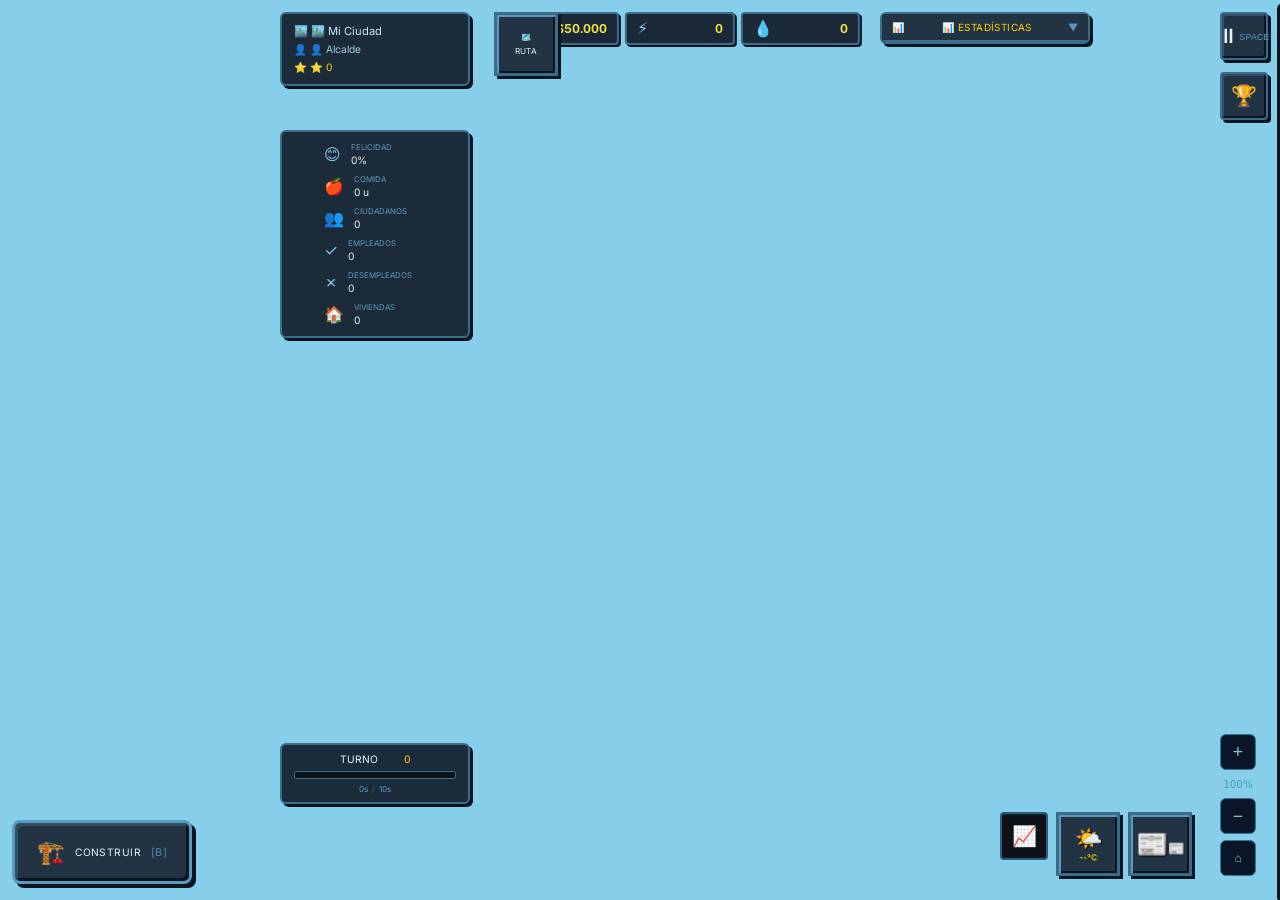
==== commit 7e356dc7: "se agrego historial de recursos" ====
--- a/src/presentacion/vistas/index.html
+++ b/src/presentacion/vistas/index.html
@@ -627,7 +627,18 @@
     <!-- ===== PANEL HISTORIAL DE RECURSOS ===== -->
     <div id="historial-recursos-panel" data-visible="false">
         <div class="historial-panel-header">📈 HISTORIAL DE RECURSOS</div>
-        <table id="historial-recursos-tabla"></table>
+        <table id="historial-recursos-tabla">
+            <thead>
+                <tr class="historial-encabezado">
+                    <th class="historial-col-turno">Turno</th>
+                    <th class="historial-col-dinero">💰 Dinero</th>
+                    <th class="historial-col-electricidad">⚡ Elec.</th>
+                    <th class="historial-col-agua">💧 Agua</th>
+                    <th class="historial-col-comida">🍎 Comida</th>
+                </tr>
+            </thead>
+            <tbody></tbody>
+        </table>
     </div>
 
     <aside class="noticias-panel" id="noticias-panel" data-open="false">
--- a/src/presentacion/estilos/historialRecursos.css
+++ b/src/presentacion/estilos/historialRecursos.css
@@ -4,12 +4,17 @@
    ============================================================ */
 
 :root {
-    --historial-bg: #1c2b3a;
-    --historial-border: #3d6b8a;
-    --historial-header: #152030;
+    --historial-bg: #0f1b28;
+    --historial-border: #2a5a7e;
+    --historial-header: #0a1218;
     --historial-text: #e8f0f7;
     --historial-accent: #ffd700;
-    --historial-shadow: 0 10px 40px rgba(0, 0, 0, 0.6);
+    --historial-shadow: 0 10px 40px rgba(0, 0, 0, 0.8);
+    
+    --historial-dinero: #76d94d;
+    --historial-electricidad: #ff6b9d;
+    --historial-agua: #4da6ff;
+    --historial-comida: #ffa726;
 }
 
 /* ── BOTÓN HISTORIAL EN EL WIDGETS CONTAINER ── */
@@ -27,18 +32,20 @@
     justify-content: center;
     transition: all 0.2s ease;
     position: relative;
+    box-shadow: inset 0 1px 2px rgba(255, 255, 255, 0.1);
 }
 
 #btn-historial-recursos:hover {
     background: var(--historial-bg);
     border-color: var(--historial-accent);
-    box-shadow: 0 2px 8px rgba(0, 0, 0, 0.3);
+    box-shadow: inset 0 1px 2px rgba(255, 255, 255, 0.1), 0 2px 8px rgba(0, 0, 0, 0.3);
 }
 
 #btn-historial-recursos.historial-activo {
-    background: var(--historial-accent);
+    background: linear-gradient(135deg, var(--historial-accent), #ffb700);
     color: var(--historial-header);
-    border-color: var(--historial-accent);
+    border-color: #ffe66d;
+    box-shadow: 0 0 12px rgba(255, 215, 0, 0.4);
 }
 
 /* ── PANEL DESPLEGABLE DEL HISTORIAL ── */
@@ -46,20 +53,20 @@
     position: fixed;
     bottom: auto;
     right: 8px;
-    top: 100px; /* Por defecto desktop: debajo de los botones superiores */
-    width: 320px;
-    max-height: 400px;
-    background: var(--historial-bg);
+    top: 100px;
+    width: 380px;
+    max-height: 450px;
+    background: linear-gradient(180deg, var(--historial-bg) 0%, var(--historial-header) 100%);
     border: 2px solid var(--historial-border);
-    border-radius: 6px;
+    border-radius: 8px;
     box-shadow: var(--historial-shadow);
-    z-index: 400;
+    z-index: 601;
     display: flex;
     flex-direction: column;
     opacity: 0;
     pointer-events: none;
-    transform: translateY(-10px);
-    transition: all 0.2s ease;
+    transform: translateY(-15px);
+    transition: all 0.3s cubic-bezier(0.23, 1, 0.320, 1);
 }
 
 #historial-recursos-panel[data-visible="true"] {
@@ -71,111 +78,169 @@
 /* ── HEADER DEL PANEL ── */
 .historial-panel-header {
     flex-shrink: 0;
-    padding: 12px 14px;
-    background: var(--historial-header);
+    padding: 14px 16px;
+    background: linear-gradient(90deg, #1a2d3a 0%, #0f1b28 100%);
     border-bottom: 2px solid var(--historial-border);
-    font-weight: 600;
+    font-weight: 700;
     color: var(--historial-accent);
-    font-size: 0.85rem;
-    border-radius: 4px 4px 0 0;
-    text-align: center;
+    font-size: 0.9rem;
+    letter-spacing: 0.8px;
+    border-radius: 6px 6px 0 0;
+    text-align: center;
+    text-transform: uppercase;
+    box-shadow: inset 0 1px 0 rgba(255, 255, 255, 0.05);
 }
 
 /* ── TABLA DE HISTORIAL ── */
 #historial-recursos-tabla {
     flex: 1;
-    overflow-y: auto;
-    font-size: 0.75rem;
+    overflow-y: scroll;
+    overflow-x: hidden;
+    font-size: 0.78rem;
     border-collapse: collapse;
     width: 100%;
+    padding: 0;
+    min-height: 0;
+    display: block;
 }
 
 #historial-recursos-tabla thead {
     position: sticky;
     top: 0;
-    background: var(--historial-header);
+    background: linear-gradient(90deg, #0a1218 0%, #0f1b28 100%);
     z-index: 10;
+    box-shadow: 0 2px 4px rgba(0, 0, 0, 0.4);
+}
+
+#historial-recursos-tabla tbody {
+    display: block;
+}
+
+#historial-recursos-tabla tr {
+    display: table;
+    width: 100%;
+    table-layout: fixed;
 }
 
 .historial-encabezado {
     color: var(--historial-accent);
-    font-weight: 600;
-    text-align: center;
+    font-weight: 700;
+    text-align: center;
+    text-transform: uppercase;
+    letter-spacing: 0.5px;
 }
 
 .historial-encabezado th {
-    padding: 8px 4px;
-    border-bottom: 1px solid var(--historial-border);
-    text-align: center;
+    padding: 10px 4px;
+    border-bottom: 2px solid var(--historial-border);
+    text-align: center;
+    font-size: 0.68rem;
+}
+
+.historial-col-turno {
+    width: 15%;
+}
+
+.historial-col-dinero {
+    width: 28%;
+}
+
+.historial-col-electricidad {
+    width: 19%;
+}
+
+.historial-col-agua {
+    width: 19%;
+}
+
+.historial-col-comida {
+    width: 19%;
 }
 
 .historial-fila {
-    border-bottom: 1px solid rgba(61, 107, 138, 0.3);
+    border-bottom: 1px solid rgba(61, 107, 138, 0.4);
     color: var(--historial-text);
+    transition: all 0.15s ease;
 }
 
 .historial-fila:hover {
-    background: rgba(61, 107, 138, 0.2);
+    background: rgba(61, 107, 138, 0.3);
+    border-left: 3px solid var(--historial-accent);
 }
 
 .historial-fila-actual {
-    background: rgba(255, 215, 0, 0.1);
-    border-bottom: 1px solid var(--historial-border);
+    background: linear-gradient(90deg, rgba(255, 215, 0, 0.15), rgba(255, 215, 0, 0.05));
+    border-bottom: 2px solid var(--historial-accent);
+    border-left: 4px solid var(--historial-accent);
     color: var(--historial-accent);
-    font-weight: 600;
+    font-weight: 700;
+    box-shadow: inset 0 1px 0 rgba(255, 215, 0, 0.2);
 }
 
 .historial-fila-vacia {
-    color: #8a9fb5;
-    text-align: center;
-    padding: 20px !important;
+    color: #6a8db5;
+    text-align: center;
+    padding: 24px !important;
     font-style: italic;
+    font-size: 0.82rem;
 }
 
 .historial-fila td,
 .historial-fila-actual td {
-    padding: 6px 4px;
-    text-align: center;
+    padding: 8px 5px;
+    text-align: center;
+    display: table-cell;
 }
 
 .historial-turno {
+    font-weight: 700;
+    color: var(--historial-accent);
+    min-width: 45px;
+    display: table-cell;
+}
+
+.historial-dinero {
+    color: var(--historial-dinero);
     font-weight: 600;
-    color: var(--historial-accent);
-}
-
-.historial-dinero {
-    color: #90ee90;
 }
 
 .historial-electricidad {
-    color: #ffb6c1;
+    color: var(--historial-electricidad);
+    font-weight: 600;
 }
 
 .historial-agua {
-    color: #87ceeb;
+    color: var(--historial-agua);
+    font-weight: 600;
 }
 
 .historial-comida {
-    color: #ffa500;
+    color: var(--historial-comida);
+    font-weight: 600;
 }
 
 /* ── SCROLLBAR PERSONALIZADO ── */
 #historial-recursos-tabla::-webkit-scrollbar {
-    width: 6px;
+    width: 10px;
 }
 
 #historial-recursos-tabla::-webkit-scrollbar-track {
-    background: rgba(61, 107, 138, 0.1);
-    border-radius: 3px;
+    background: linear-gradient(180deg, rgba(61, 107, 138, 0.15), rgba(61, 107, 138, 0.08));
+    border-radius: 5px;
+    margin: 2px 0;
 }
 
 #historial-recursos-tabla::-webkit-scrollbar-thumb {
-    background: var(--historial-border);
-    border-radius: 3px;
+    background: linear-gradient(180deg, var(--historial-electricidad), var(--historial-accent));
+    border-radius: 5px;
+    border: 2px solid rgba(61, 107, 138, 0.2);
+    min-height: 40px;
 }
 
 #historial-recursos-tabla::-webkit-scrollbar-thumb:hover {
-    background: var(--historial-accent);
+    background: linear-gradient(180deg, #ffb6c1, #ffe66d);
+    border-color: rgba(255, 215, 0, 0.4);
+    box-shadow: 0 0 6px rgba(255, 215, 0, 0.3);
 }
 
 /* ── RESPONSIVE: MOBILE PORTRAIT ── */
@@ -187,26 +252,32 @@
     }
 
     #historial-recursos-panel {
-        width: 280px;
-        max-height: 300px;
-        top: 8px; /* Esquina superior, no interfiere con widgets en bottom */
+        width: 290px;
+        max-height: 320px;
+        top: 8px;
         right: 8px;
+        border-radius: 6px;
+    }
+
+    .historial-panel-header {
+        font-size: 0.72rem;
+        padding: 10px 12px;
+        letter-spacing: 0.4px;
     }
 
     .historial-encabezado th {
-        padding: 6px 2px;
-        font-size: 0.65rem;
+        padding: 7px 3px;
+        font-size: 0.62rem;
     }
 
     .historial-fila td,
     .historial-fila-actual td {
-        padding: 4px 2px;
-        font-size: 0.68rem;
-    }
-
-    .historial-panel-header {
-        font-size: 0.75rem;
-        padding: 10px 12px;
+        padding: 6px 3px;
+        font-size: 0.66rem;
+    }
+
+    .historial-turno {
+        min-width: 35px;
     }
 }
 
@@ -219,26 +290,31 @@
     }
 
     #historial-recursos-panel {
-        width: 280px;
-        max-height: 280px;
-        top: 8px; /* Esquina superior derecha */
+        width: 290px;
+        max-height: 290px;
+        top: 8px;
         right: 8px;
+    }
+
+    .historial-panel-header {
+        font-size: 0.68rem;
+        padding: 8px 10px;
+        letter-spacing: 0.3px;
     }
 
     .historial-encabezado th {
         padding: 5px 2px;
-        font-size: 0.60rem;
+        font-size: 0.58rem;
     }
 
     .historial-fila td,
     .historial-fila-actual td {
-        padding: 3px 2px;
+        padding: 4px 2px;
         font-size: 0.62rem;
     }
 
-    .historial-panel-header {
-        font-size: 0.70rem;
-        padding: 8px 10px;
+    .historial-turno {
+        min-width: 30px;
     }
 }
 
@@ -251,26 +327,31 @@
     }
 
     #historial-recursos-panel {
-        width: 300px;
-        max-height: 350px;
-        top: 60px; /* Debajo de controles en esquina superior */
+        width: 320px;
+        max-height: 370px;
+        top: 60px;
         right: 8px;
     }
 
+    .historial-panel-header {
+        font-size: 0.78rem;
+        padding: 11px 13px;
+        letter-spacing: 0.5px;
+    }
+
     .historial-encabezado th {
+        padding: 8px 3px;
+        font-size: 0.66rem;
+    }
+
+    .historial-fila td,
+    .historial-fila-actual td {
         padding: 7px 3px;
         font-size: 0.70rem;
     }
 
-    .historial-fila td,
-    .historial-fila-actual td {
-        padding: 5px 3px;
-        font-size: 0.72rem;
-    }
-
-    .historial-panel-header {
-        font-size: 0.80rem;
-        padding: 11px 13px;
+    .historial-turno {
+        min-width: 40px;
     }
 }
 
@@ -283,25 +364,30 @@
     }
 
     #historial-recursos-panel {
-        width: 340px;
+        width: 380px;
         max-height: 450px;
-        top: 110px; /* Debajo de controles */
+        top: 110px;
         right: 12px;
     }
 
+    .historial-panel-header {
+        font-size: 0.90rem;
+        padding: 14px 16px;
+        letter-spacing: 0.8px;
+    }
+
     .historial-encabezado th {
-        padding: 9px 5px;
-        font-size: 0.75rem;
+        padding: 10px 5px;
+        font-size: 0.68rem;
     }
 
     .historial-fila td,
     .historial-fila-actual td {
-        padding: 7px 5px;
+        padding: 8px 5px;
         font-size: 0.78rem;
     }
 
-    .historial-panel-header {
-        font-size: 0.90rem;
-        padding: 13px 15px;
-    }
-}
+    .historial-turno {
+        min-width: 45px;
+    }
+}
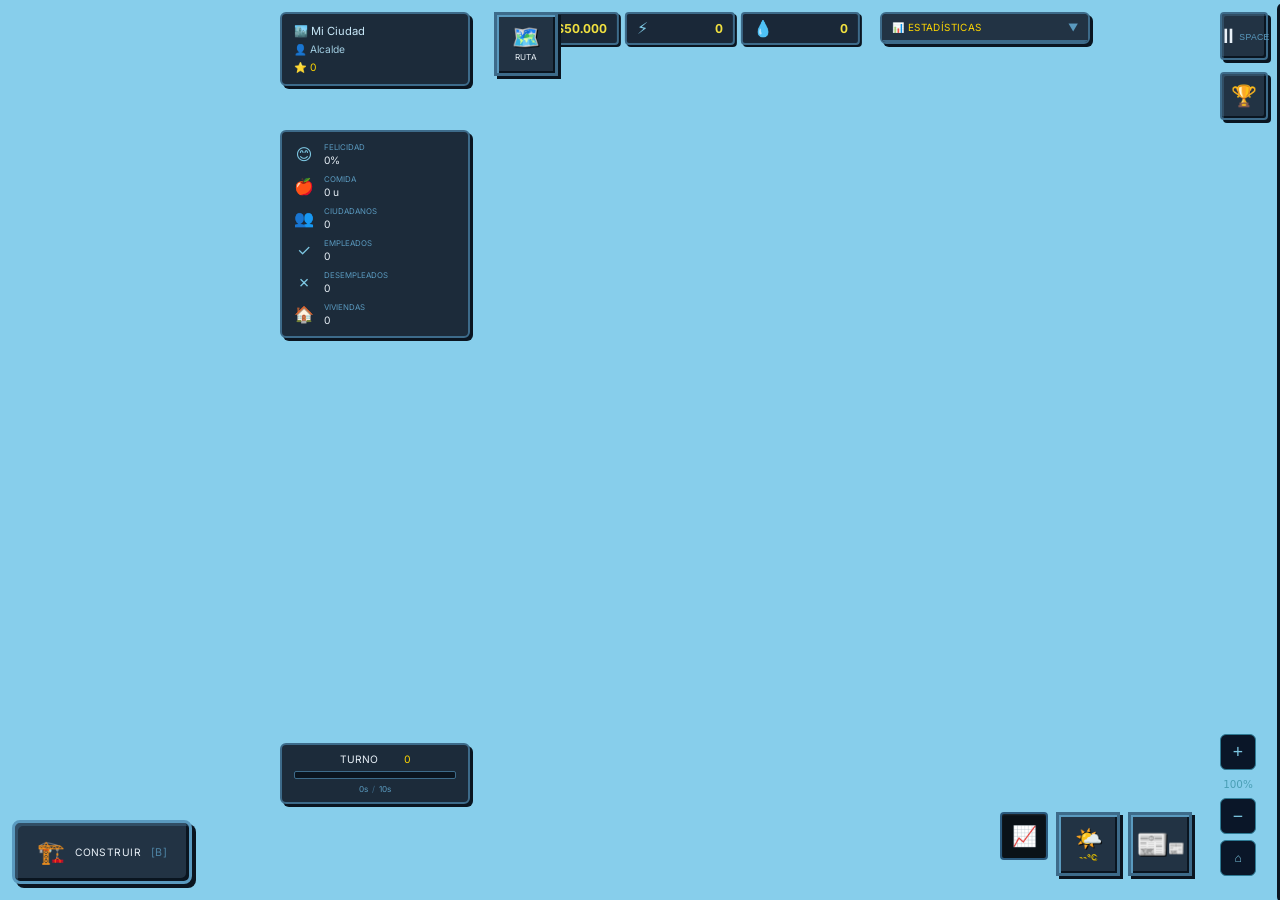
==== commit 267f5d29: "se quit html en widgetsinfo" ====
--- a/src/presentacion/vistas/index.html
+++ b/src/presentacion/vistas/index.html
@@ -624,6 +624,22 @@
         </div>
     </div>
 
+    <!-- Templates para WidgetsInfo.js -->
+    <template id="template-clima-fila">
+        <div class="clima-fila">
+            <span class="clima-fila-label"></span>
+            <span class="clima-fila-valor"></span>
+        </div>
+    </template>
+
+    <template id="template-noticia-item">
+        <a class="noticia-item" target="_blank" rel="noopener noreferrer">
+            <p class="noticia-titulo"></p>
+            <p class="noticia-desc" style="display:none;"></p>
+            <span class="noticia-leer">▶ LEER MÁS</span>
+        </a>
+    </template>
+
     <!-- ===== PANEL HISTORIAL DE RECURSOS ===== -->
     <div id="historial-recursos-panel" data-visible="false">
         <div class="historial-panel-header">📈 HISTORIAL DE RECURSOS</div>
--- a/src/presentacion/estilos/menuConstruccion.css
+++ b/src/presentacion/estilos/menuConstruccion.css
@@ -401,7 +401,7 @@
 }
 
 #notif-construccion {
-  display: none;
+  display: block;
   position: fixed;
   bottom: 80px;
   left: 50%;
@@ -415,8 +415,15 @@
   z-index: 9999;
   pointer-events: none;
   transition: opacity 0.3s;
+  opacity: 0;
+  visibility: hidden;
   white-space: nowrap;
   box-shadow: 0 6px 20px rgba(0, 0, 0, 0.5);
+}
+
+#notif-construccion.notif-construccion--visible {
+  opacity: 1;
+  visibility: visible;
 }
 
 #notif-construccion.notif-construccion--error {
@@ -582,4 +589,8 @@
         min-height: 36px !important;
         padding: 4px 8px !important;
     }
+}
+
+.construct-modal.construct-modal--visible {
+  display: block;
 }
--- a/src/presentacion/estilos/rutas.css
+++ b/src/presentacion/estilos/rutas.css
@@ -54,12 +54,10 @@
 }
 
 /* Icono del botón */
-#btn-calcular-ruta.ruta-icono-btn::before {
-    content: '🗺️';
+#btn-calcular-ruta .ruta-icono {
     font-size: 1.4rem;
     line-height: 1;
     filter: drop-shadow(1px 1px 0 rgba(0, 0, 0, 0.9));
-    margin-right: 2px;
 }
 
 /* Estado ACTIVO: borde y brillo cian para indicar que el modo está habilitado */
@@ -111,8 +109,9 @@
 /* ---- Toast de notificaciones del sistema de rutas ---- */
 #toast-ruta {
     position: fixed;
-    bottom: 188px;
-    left: 112px;
+    bottom: 80px;
+    left: 50%;
+    transform: translateX(-50%);
     z-index: 9000;
 
     padding: 9px 18px;
--- a/src/presentacion/estilos/cuadricula.css
+++ b/src/presentacion/estilos/cuadricula.css
@@ -65,9 +65,16 @@
 #viewport {
     position: fixed;
     top: 0; left: 0; right: 0; bottom: 0;
-    overflow: hidden;
+    overflow: auto;
     cursor: grab;
     user-select: none;
+    scrollbar-width: none;
+    -ms-overflow-style: none;
+}
+
+#viewport::-webkit-scrollbar {
+    width: 0;
+    height: 0;
 }
 
 #viewport.dragging {
@@ -85,12 +92,69 @@
     transform-origin: 0 0;
     will-change: transform;
 }
+
+#canvas-wrap.zoom-level-30 { transform: scale(0.30); }
+#canvas-wrap.zoom-level-35 { transform: scale(0.35); }
+#canvas-wrap.zoom-level-40 { transform: scale(0.40); }
+#canvas-wrap.zoom-level-45 { transform: scale(0.45); }
+#canvas-wrap.zoom-level-50 { transform: scale(0.50); }
+#canvas-wrap.zoom-level-55 { transform: scale(0.55); }
+#canvas-wrap.zoom-level-60 { transform: scale(0.60); }
+#canvas-wrap.zoom-level-65 { transform: scale(0.65); }
+#canvas-wrap.zoom-level-70 { transform: scale(0.70); }
+#canvas-wrap.zoom-level-75 { transform: scale(0.75); }
+#canvas-wrap.zoom-level-80 { transform: scale(0.80); }
+#canvas-wrap.zoom-level-85 { transform: scale(0.85); }
+#canvas-wrap.zoom-level-90 { transform: scale(0.90); }
+#canvas-wrap.zoom-level-95 { transform: scale(0.95); }
+#canvas-wrap.zoom-level-100 { transform: scale(1.00); }
+#canvas-wrap.zoom-level-105 { transform: scale(1.05); }
+#canvas-wrap.zoom-level-110 { transform: scale(1.10); }
+#canvas-wrap.zoom-level-115 { transform: scale(1.15); }
+#canvas-wrap.zoom-level-120 { transform: scale(1.20); }
+#canvas-wrap.zoom-level-125 { transform: scale(1.25); }
+#canvas-wrap.zoom-level-130 { transform: scale(1.30); }
+#canvas-wrap.zoom-level-135 { transform: scale(1.35); }
+#canvas-wrap.zoom-level-140 { transform: scale(1.40); }
+#canvas-wrap.zoom-level-145 { transform: scale(1.45); }
+#canvas-wrap.zoom-level-150 { transform: scale(1.50); }
+#canvas-wrap.zoom-level-155 { transform: scale(1.55); }
+#canvas-wrap.zoom-level-160 { transform: scale(1.60); }
+#canvas-wrap.zoom-level-165 { transform: scale(1.65); }
+#canvas-wrap.zoom-level-170 { transform: scale(1.70); }
+#canvas-wrap.zoom-level-175 { transform: scale(1.75); }
+#canvas-wrap.zoom-level-180 { transform: scale(1.80); }
+#canvas-wrap.zoom-level-185 { transform: scale(1.85); }
+#canvas-wrap.zoom-level-190 { transform: scale(1.90); }
+#canvas-wrap.zoom-level-195 { transform: scale(1.95); }
+#canvas-wrap.zoom-level-200 { transform: scale(2.00); }
+#canvas-wrap.zoom-level-205 { transform: scale(2.05); }
+#canvas-wrap.zoom-level-210 { transform: scale(2.10); }
+#canvas-wrap.zoom-level-215 { transform: scale(2.15); }
+#canvas-wrap.zoom-level-220 { transform: scale(2.20); }
+#canvas-wrap.zoom-level-225 { transform: scale(2.25); }
+#canvas-wrap.zoom-level-230 { transform: scale(2.30); }
+#canvas-wrap.zoom-level-235 { transform: scale(2.35); }
+#canvas-wrap.zoom-level-240 { transform: scale(2.40); }
+#canvas-wrap.zoom-level-245 { transform: scale(2.45); }
+#canvas-wrap.zoom-level-250 { transform: scale(2.50); }
+#canvas-wrap.zoom-level-255 { transform: scale(2.55); }
+#canvas-wrap.zoom-level-260 { transform: scale(2.60); }
+#canvas-wrap.zoom-level-265 { transform: scale(2.65); }
+#canvas-wrap.zoom-level-270 { transform: scale(2.70); }
+#canvas-wrap.zoom-level-275 { transform: scale(2.75); }
+#canvas-wrap.zoom-level-280 { transform: scale(2.80); }
+#canvas-wrap.zoom-level-285 { transform: scale(2.85); }
+#canvas-wrap.zoom-level-290 { transform: scale(2.90); }
+#canvas-wrap.zoom-level-295 { transform: scale(2.95); }
+#canvas-wrap.zoom-level-300 { transform: scale(3.00); }
 
 /* ---- ESCENA ISO ---- */
 #iso-scene {
     position: relative;
     display: inline-block;
-    padding: 120px 180px 200px 180px;
+    /* Margen amplio simétrico para mantener pan funcional incluso en zoom bajo */
+    padding: 620px 1600px 620px 1600px;
 }
 
 /* ---- GRID ---- */
@@ -162,6 +226,9 @@
 /* ---- TOOLTIP ---- */
 #tooltip {
     position: fixed;
+    top: var(--tooltip-y, 14px);
+    left: var(--tooltip-x, 14px);
+    transform: translateY(-110%);
     background: #071018;
     border: 1px solid #2e7a94;
     color: #a8dff0;
--- a/src/presentacion/estilos/GridRenderer.css
+++ b/src/presentacion/estilos/GridRenderer.css
@@ -3,21 +3,83 @@
    isométrica y burbujas de recursos
    ======================================== */
 
-/* ---- CONTENEDOR DE BURBUJAS DE RECURSOS ---- */
-#burbujas-recursos {
-    position: fixed;
-    top: 0;
-    left: 0;
-    width: 100%;
-    height: 100%;
-    pointer-events: none;
-    overflow: visible;
-    z-index: 9000;
-}
+/* ---- PALETAS DE COLORES ISOMÉTRICOS POR ETIQUETA ---- */
+.iso-colors-g .poly-top { fill: #7ecfe6; }
+.iso-colors-g .poly-left { fill: #4baec8; }
+.iso-colors-g .poly-right { fill: #2d8aaa; }
+.iso-colors-g .poly-bottom { fill: #6bbf3e; stroke: #4a8c22; }
+
+.iso-colors-r .poly-top { fill: #909090; }
+.iso-colors-r .poly-left { fill: #686868; }
+.iso-colors-r .poly-right { fill: #484848; }
+.iso-colors-r .poly-bottom { fill: #909090; stroke: #4a4a4a; }
+
+.iso-colors-P1 .poly-top { fill: #2e8b2e; }
+.iso-colors-P1 .poly-left { fill: #1e6b1e; }
+.iso-colors-P1 .poly-right { fill: #104e10; }
+.iso-colors-P1 .poly-bottom { fill: #2e8b2e; stroke: #1a5a1a; }
+
+.iso-colors-R1 .poly-top { fill: #f5e6c8; }
+.iso-colors-R1 .poly-left { fill: #d4be98; }
+.iso-colors-R1 .poly-right { fill: #b09870; }
+.iso-colors-R1 .poly-bottom { fill: #f5e6c8; stroke: #8b7a5c; }
+
+.iso-colors-R2 .poly-top { fill: #c8956a; }
+.iso-colors-R2 .poly-left { fill: #a87040; }
+.iso-colors-R2 .poly-right { fill: #845020; }
+.iso-colors-R2 .poly-bottom { fill: #c8956a; stroke: #633a20; }
+
+.iso-colors-C1 .poly-top { fill: #f4a0b8; }
+.iso-colors-C1 .poly-left { fill: #d87090; }
+.iso-colors-C1 .poly-right { fill: #b84870; }
+.iso-colors-C1 .poly-bottom { fill: #f4a0b8; stroke: #8a2850; }
+
+.iso-colors-C2 .poly-top { fill: #ff8c00; }
+.iso-colors-C2 .poly-left { fill: #cc6a00; }
+.iso-colors-C2 .poly-right { fill: #994800; }
+.iso-colors-C2 .poly-bottom { fill: #ff8c00; stroke: #663800; }
+
+.iso-colors-I1 .poly-top { fill: #505050; }
+.iso-colors-I1 .poly-left { fill: #383838; }
+.iso-colors-I1 .poly-right { fill: #202020; }
+.iso-colors-I1 .poly-bottom { fill: #505050; stroke: #1a1a1a; }
+
+.iso-colors-I2 .poly-top { fill: #8b5e3c; }
+.iso-colors-I2 .poly-left { fill: #6b4020; }
+.iso-colors-I2 .poly-right { fill: #4a2808; }
+.iso-colors-I2 .poly-bottom { fill: #8b5e3c; stroke: #2a1606; }
+
+.iso-colors-S1 .poly-top { fill: #1a3a7a; }
+.iso-colors-S1 .poly-left { fill: #102860; }
+.iso-colors-S1 .poly-right { fill: #081840; }
+.iso-colors-S1 .poly-bottom { fill: #1a3a7a; stroke: #040e20; }
+
+.iso-colors-S2 .poly-top { fill: #e02020; }
+.iso-colors-S2 .poly-left { fill: #b00808; }
+.iso-colors-S2 .poly-right { fill: #800000; }
+.iso-colors-S2 .poly-bottom { fill: #e02020; stroke: #440000; }
+
+.iso-colors-S3 .poly-top { fill: #f0f0f0; }
+.iso-colors-S3 .poly-left { fill: #d0d0d0; }
+.iso-colors-S3 .poly-right { fill: #b0b0b0; }
+.iso-colors-S3 .poly-bottom { fill: #f0f0f0; stroke: #666666; }
+
+.iso-colors-U1 .poly-top { fill: #f5e020; }
+.iso-colors-U1 .poly-left { fill: #c8b000; }
+.iso-colors-U1 .poly-right { fill: #9a8000; }
+.iso-colors-U1 .poly-bottom { fill: #f5e020; stroke: #664a00; }
+
+.iso-colors-U2 .poly-top { fill: #40a8e0; }
+.iso-colors-U2 .poly-left { fill: #2080c0; }
+.iso-colors-U2 .poly-right { fill: #0858a0; }
+.iso-colors-U2 .poly-bottom { fill: #40a8e0; stroke: #042f68; }
 
 /* ---- BURBUJA INDIVIDUAL DE RECURSO ---- */
 .burbuja-recurso {
     position: absolute;
+    left: 50%;
+    top: 50%;
+    transform: translate(-50%, -50%);
     width: 48px;
     height: 48px;
     border-radius: 50%;
@@ -33,6 +95,12 @@
     opacity: 1;
 }
 
+.burbuja-recurso--animando {
+    transition: opacity 1.8s cubic-bezier(0.25, 0.46, 0.45, 0.94), transform 1.8s cubic-bezier(0.25, 0.46, 0.45, 0.94);
+    opacity: 0;
+    transform: translate(-50%, calc(-50% - 120px)) scale(0.8);
+}
+
 /* Variantes de color por tipo de recurso */
 .burbuja-recurso[data-tipo="dinero"] {
     background: #FFD700;
@@ -87,6 +155,11 @@
 /* ---- CUBOS ISOMÉTRICOS ---- */
 .iso-cube {
     position: absolute;
+    width: 64px;
+    height: 32px;
+    left: calc(var(--grid-offset-x, 0px) + (var(--grid-col, 0) - var(--grid-row, 0)) * 32px);
+    top: calc(32px + (var(--grid-col, 0) + var(--grid-row, 0)) * 16px);
+    z-index: calc(var(--grid-col, 0) + var(--grid-row, 0));
     overflow: visible;
     cursor: pointer;
     pointer-events: all;
@@ -106,6 +179,116 @@
     left: 0;
 }
 
+.iso-cube-svg {
+    overflow: visible;
+    display: block;
+}
+
+.iso-cube-svg.iso-svg-plano {
+    top: -32px;
+}
+
+.iso-cube-svg.iso-svg-edificio {
+    top: -16px;
+}
+
+#iso-grid {
+    --grid-offset-x: 448px;
+}
+
+.iso-col-0 { --grid-col: 0; }
+.iso-col-1 { --grid-col: 1; }
+.iso-col-2 { --grid-col: 2; }
+.iso-col-3 { --grid-col: 3; }
+.iso-col-4 { --grid-col: 4; }
+.iso-col-5 { --grid-col: 5; }
+.iso-col-6 { --grid-col: 6; }
+.iso-col-7 { --grid-col: 7; }
+.iso-col-8 { --grid-col: 8; }
+.iso-col-9 { --grid-col: 9; }
+.iso-col-10 { --grid-col: 10; }
+.iso-col-11 { --grid-col: 11; }
+.iso-col-12 { --grid-col: 12; }
+.iso-col-13 { --grid-col: 13; }
+.iso-col-14 { --grid-col: 14; }
+.iso-col-15 { --grid-col: 15; }
+.iso-col-16 { --grid-col: 16; }
+.iso-col-17 { --grid-col: 17; }
+.iso-col-18 { --grid-col: 18; }
+.iso-col-19 { --grid-col: 19; }
+.iso-col-20 { --grid-col: 20; }
+.iso-col-21 { --grid-col: 21; }
+.iso-col-22 { --grid-col: 22; }
+.iso-col-23 { --grid-col: 23; }
+.iso-col-24 { --grid-col: 24; }
+.iso-col-25 { --grid-col: 25; }
+.iso-col-26 { --grid-col: 26; }
+.iso-col-27 { --grid-col: 27; }
+.iso-col-28 { --grid-col: 28; }
+.iso-col-29 { --grid-col: 29; }
+
+.iso-row-0 { --grid-row: 0; }
+.iso-row-1 { --grid-row: 1; }
+.iso-row-2 { --grid-row: 2; }
+.iso-row-3 { --grid-row: 3; }
+.iso-row-4 { --grid-row: 4; }
+.iso-row-5 { --grid-row: 5; }
+.iso-row-6 { --grid-row: 6; }
+.iso-row-7 { --grid-row: 7; }
+.iso-row-8 { --grid-row: 8; }
+.iso-row-9 { --grid-row: 9; }
+.iso-row-10 { --grid-row: 10; }
+.iso-row-11 { --grid-row: 11; }
+.iso-row-12 { --grid-row: 12; }
+.iso-row-13 { --grid-row: 13; }
+.iso-row-14 { --grid-row: 14; }
+.iso-row-15 { --grid-row: 15; }
+.iso-row-16 { --grid-row: 16; }
+.iso-row-17 { --grid-row: 17; }
+.iso-row-18 { --grid-row: 18; }
+.iso-row-19 { --grid-row: 19; }
+.iso-row-20 { --grid-row: 20; }
+.iso-row-21 { --grid-row: 21; }
+.iso-row-22 { --grid-row: 22; }
+.iso-row-23 { --grid-row: 23; }
+.iso-row-24 { --grid-row: 24; }
+.iso-row-25 { --grid-row: 25; }
+.iso-row-26 { --grid-row: 26; }
+.iso-row-27 { --grid-row: 27; }
+.iso-row-28 { --grid-row: 28; }
+.iso-row-29 { --grid-row: 29; }
+
+#iso-grid.iso-grid-size-1 { --grid-offset-x: 0px; width: 64px; height: 32px; }
+#iso-grid.iso-grid-size-2 { --grid-offset-x: 32px; width: 128px; height: 64px; }
+#iso-grid.iso-grid-size-3 { --grid-offset-x: 64px; width: 192px; height: 96px; }
+#iso-grid.iso-grid-size-4 { --grid-offset-x: 96px; width: 256px; height: 128px; }
+#iso-grid.iso-grid-size-5 { --grid-offset-x: 128px; width: 320px; height: 160px; }
+#iso-grid.iso-grid-size-6 { --grid-offset-x: 160px; width: 384px; height: 192px; }
+#iso-grid.iso-grid-size-7 { --grid-offset-x: 192px; width: 448px; height: 224px; }
+#iso-grid.iso-grid-size-8 { --grid-offset-x: 224px; width: 512px; height: 256px; }
+#iso-grid.iso-grid-size-9 { --grid-offset-x: 256px; width: 576px; height: 288px; }
+#iso-grid.iso-grid-size-10 { --grid-offset-x: 288px; width: 640px; height: 320px; }
+#iso-grid.iso-grid-size-11 { --grid-offset-x: 320px; width: 704px; height: 352px; }
+#iso-grid.iso-grid-size-12 { --grid-offset-x: 352px; width: 768px; height: 384px; }
+#iso-grid.iso-grid-size-13 { --grid-offset-x: 384px; width: 832px; height: 416px; }
+#iso-grid.iso-grid-size-14 { --grid-offset-x: 416px; width: 896px; height: 448px; }
+#iso-grid.iso-grid-size-15 { --grid-offset-x: 448px; width: 960px; height: 480px; }
+#iso-grid.iso-grid-size-16 { --grid-offset-x: 480px; width: 1024px; height: 512px; }
+#iso-grid.iso-grid-size-17 { --grid-offset-x: 512px; width: 1088px; height: 544px; }
+#iso-grid.iso-grid-size-18 { --grid-offset-x: 544px; width: 1152px; height: 576px; }
+#iso-grid.iso-grid-size-19 { --grid-offset-x: 576px; width: 1216px; height: 608px; }
+#iso-grid.iso-grid-size-20 { --grid-offset-x: 608px; width: 1280px; height: 640px; }
+#iso-grid.iso-grid-size-21 { --grid-offset-x: 640px; width: 1344px; height: 672px; }
+#iso-grid.iso-grid-size-22 { --grid-offset-x: 672px; width: 1408px; height: 704px; }
+#iso-grid.iso-grid-size-23 { --grid-offset-x: 704px; width: 1472px; height: 736px; }
+#iso-grid.iso-grid-size-24 { --grid-offset-x: 736px; width: 1536px; height: 768px; }
+#iso-grid.iso-grid-size-25 { --grid-offset-x: 768px; width: 1600px; height: 800px; }
+#iso-grid.iso-grid-size-26 { --grid-offset-x: 800px; width: 1664px; height: 832px; }
+#iso-grid.iso-grid-size-27 { --grid-offset-x: 832px; width: 1728px; height: 864px; }
+#iso-grid.iso-grid-size-28 { --grid-offset-x: 864px; width: 1792px; height: 896px; }
+#iso-grid.iso-grid-size-29 { --grid-offset-x: 896px; width: 1856px; height: 928px; }
+#iso-grid.iso-grid-size-30 { --grid-offset-x: 928px; width: 1920px; height: 960px; }
+
 /* Hover: solo poly-bottom baja a 50% opacidad */
 .iso-cube.hovered .poly-bottom {
     fill-opacity: 0.5;
@@ -137,3 +320,19 @@
     filter: drop-shadow(0 0 8px rgba(240, 208, 64, 0.9));
     z-index: 9999 !important;
 }
+
+.iso-cube--cambio {
+    filter: brightness(2) drop-shadow(0 0 6px rgba(255,255,200,0.9));
+}
+
+body.cursor-modo-construccion #viewport,
+body.cursor-modo-construccion #iso-grid,
+body.cursor-modo-construccion .iso-cube {
+    cursor: crosshair !important;
+}
+
+body.cursor-modo-demolicion #viewport,
+body.cursor-modo-demolicion #iso-grid,
+body.cursor-modo-demolicion .iso-cube {
+    cursor: not-allowed !important;
+}
--- a/src/presentacion/estilos/Hud.css
+++ b/src/presentacion/estilos/Hud.css
@@ -1,952 +1,9 @@
 /* ========================================
-   CIUDAD VIRTUAL — hud.css
-   HUD: recursos, perfil, bienestar,
-   timer de turno, botones de control
+   CIUDAD VIRTUAL — Hud.css
+   Archivo indice del HUD (modular)
    ======================================== */
 
-/* ---- RECURSOS FLOTANTES (arriba centro) ---- */
-#hud-recursos {
-    position: fixed;
-    top: 12px;
-    left: calc(50% + 40px);
-    transform: translateX(-50%);
-    display: flex;
-    gap: 6px;
-    align-items: center;
-    z-index: 210;
-    overflow: visible;
-}
-
-/* Mostrar recursos un poco desplazados a la derecha para desktop */
-body.sidebar-cerrado #hud-recursos {
-    left: calc(50% + 40px);
-}
-
-/* Ocultar controles cuando ranking o noticias estén abiertos (mobile/tablet/desktops) */
-body.panel-ranking-abierto #hud-controles,
-body.panel-noticias-abierto #hud-controles {
-    display: none !important;
-}
-
-
-.hud-recurso {
-    display: flex;
-    align-items: center;
-    gap: 5px;
-    background: #1a2838;
-    border: 2px solid #3d6b8a;
-    border-radius: 4px;
-    padding: 5px 10px;
-    min-width: 100px;
-    box-shadow: 2px 2px 0 #0a1520;
-    cursor: pointer;
-}
-
-.hud-recurso-icono {
-    font-size: 16px;
-    flex-shrink: 0;
-}
-
-/* Emojis de recursos HUD (PASO 1 - dinero/electricidad/agua) */
-.hud-dinero-icon::before {
-    content: var(--emoji-dinero);
-}
-
-.hud-electricidad-icon::before {
-    content: var(--emoji-electricidad);
-}
-
-.hud-agua-icon::before {
-    content: var(--emoji-agua);
-}
-
-.hud-recurso-datos {
-    display: flex;
-    flex-direction: column;
-    gap: 3px;
-    justify-content: center;
-    flex: 1;
-}
-
-.hud-recurso-label {
-    font-size: 0.49rem;
-    color: #5a9abf;
-    font-family: 'Inter', 'Segoe UI', system-ui, sans-serif;
-    letter-spacing: 0.05em;
-    line-height: 1.1;
-}
-
-.hud-recurso-valor {
-    font-size: 0.77rem;
-    color: #f0e040;
-    font-family: 'Inter', 'Segoe UI', system-ui, sans-serif;
-    font-weight: 700;
-    font-variant-numeric: tabular-nums;
-    min-width: 70px;
-    display: block;
-    text-align: right;
-    line-height: 1.1;
-}
-
-.hud-recurso.negativo .hud-recurso-valor {
-    color: #e06060;
-}
-
-/* ---- COLORES DE DINERO POR CANTIDAD ---- */
-.hud-recurso-valor.dinero-verde {
-    color: #4ade80;
-    text-shadow: 0 0 8px rgba(74, 222, 128, 0.5);
-}
-
-.hud-recurso-valor.dinero-amarillo {
-    color: #fbbf24;
-    text-shadow: 0 0 8px rgba(251, 191, 36, 0.5);
-}
-
-.hud-recurso-valor.dinero-rojo {
-    color: #ff4444;
-    text-shadow: 0 0 8px rgba(255, 68, 68, 0.5);
-}
-
-/* ---- TOOLTIPS DE RECURSOS ---- */
-.hud-recurso {
-    position: relative;
-}
-
-.hud-recurso-tooltip {
-    visibility: hidden;
-    opacity: 0;
-    position: absolute;
-    top: 100%;
-    left: 50%;
-    transform: translateX(-50%) translateY(6px);
-    margin-top: 8px;
-    background: #0a0f1a;
-    border: 1px solid #2e7a94;
-    border-radius: 6px;
-    padding: 12px 16px;
-    min-width: 200px;
-    z-index: 1000;
-    box-shadow: 0 4px 16px rgba(0, 0, 0, 0.8);
-    pointer-events: none;
-    font-family: 'Press Start 2P', monospace;
-    font-size: 0.36rem;
-    color: #a8dff0;
-    line-height: 1.6;
-    white-space: normal;
-    word-break: break-word;
-    transition: opacity 0.2s ease, transform 0.2s ease;
-}
-
-/* Touch toggle */
-.hud-recurso.is-open .hud-recurso-tooltip,
-.hud-recurso-tooltip.visible {
-    visibility: visible;
-    opacity: 1;
-    transform: translateX(-50%) translateY(0);
-    pointer-events: auto;
-}
-
-/* Desktop hover + focus teclado */
-@media (hover: hover) and (pointer: fine) {
-    .hud-recurso:hover .hud-recurso-tooltip {
-        visibility: visible;
-        opacity: 1;
-        transform: translateX(-50%) translateY(0);
-        pointer-events: auto;
-    }
-}
-
-.tooltip-item {
-    display: flex;
-    justify-content: space-between;
-    gap: 8px;
-}
-
-.tooltip-prod {
-    color: #4ade80;
-    font-weight: bold;
-}
-
-.tooltip-cons {
-    color: #ff6b6b;
-    font-weight: bold;
-}
-
-.tooltip-separator {
-    height: 1px;
-    background: #2e7a94;
-    margin: 4px 0;
-}
-
-.tooltip-balance {
-    color: #fbbf24;
-}
-
-.tooltip-balance-val {
-    color: #fbbf24;
-    font-weight: bold;
-}
-
-.tooltip-balance-val.tooltip-balance-pos {
-    color: #4ade80;
-}
-
-.tooltip-balance-val.tooltip-balance-neg {
-    color: #ff6b6b;
-}
-
-.tooltip-balance-val.tooltip-balance-neu {
-    color: #fbbf24;
-}
-
-/* ---- BOTONES CONTROL (esquina superior derecha) ---- */
-#hud-controles {
-    position: fixed;
-    top: 12px;
-    right: 12px;
-    display: flex;
-    flex-direction: column;
-    gap: 12px;
-    z-index: 210;
-}
-
-/* Ocultar controles cuando ranking o noticias estén abiertos */
-body.panel-ranking-abierto #hud-controles,
-body.panel-noticias-abierto #hud-controles {
-    display: none !important;
-}
-
-@media (min-width: 1025px) {
-    /* Escritorio: recursos un poco más a la derecha */
-    #hud-recursos {
-        left: calc(50% + 40px) !important;
-    }
-
-    /* Escritorio: mostrar solo icono + valor en recursos */
-    .hud-recurso-label {
-        display: none !important;
-    }
-
-    /* Escritorio: tooltip de recursos más legible */
-    .hud-recurso-tooltip {
-        font-size: 0.70rem;
-        line-height: 1.95;
-        min-width: 320px;
-        padding: 16px 20px;
-    }
-}
-
-#hud-controles button {
-    width: 48px;
-    height: 48px;
-    background: #223344;
-    border: 2px solid #3d6b8a;
-    color: #e8f0f7;
-    border-radius: 4px;
-    font-size: 1.3rem;
-    cursor: pointer;
-    display: flex;
-    align-items: center;
-    justify-content: center;
-    transition: background 0.12s, border-color 0.12s;
-    box-shadow: inset 2px 2px 0 #5a9abf44, inset -2px -2px 0 #0a1520, 3px 3px 0 #0a1520;
-}
-
-#hud-controles button:hover {
-    background: #2e4460;
-    border-color: #5a9abf;
-}
-
-#btn-pausa.pausado {
-    background: #1e3a14;
-    border-color: #3d8a5a;
-    color: #a0e870;
-}
-
-/* Emojis de botones de control (PASO 1 - pausa/ranking) */
-.btn-pausa-icon::before {
-    content: var(--emoji-pausa);
-}
-
-.btn-ranking-icon::before {
-    content: var(--emoji-trofeo);
-}
-
-/* ---- PANEL PERFIL (esquina superior izquierda) ---- */
-#hud-perfil {
-    position: fixed;
-    top: 12px;
-    left: 280px;
-    background: #1c2b3a;
-    border: 2px solid #3d6b8a;
-    border-radius: 6px;
-    padding: 10px 12px;
-    z-index: 200;
-    min-width: 190px;
-    box-shadow: 3px 3px 0 #0a1520;
-    font-family: 'Inter', 'Segoe UI', system-ui, sans-serif;
-    transition: left 0.14s steps(4);
-}
-
-body.sidebar-cerrado #hud-perfil {
-    left: 12px;
-}
-
-#perfil-nombre-ciudad {
-    font-size: 0.7rem;
-    color: #c8e8f8;
-    margin-bottom: 5px;
-    white-space: nowrap;
-    overflow: hidden;
-    text-overflow: ellipsis;
-}
-
-#perfil-alcalde {
-    font-size: 0.64rem;
-    color: #a0cce0;
-    margin-bottom: 5px;
-    white-space: nowrap;
-    overflow: hidden;
-    text-overflow: ellipsis;
-}
-
-#perfil-puntuacion {
-    font-size: 0.64rem;
-    color: #ffd700;
-}
-
-/* Emojis del panel perfil (PASO 1) */
-#perfil-nombre-ciudad::before {
-    content: '🏙️ ';
-}
-
-#perfil-alcalde::before {
-    content: '👤 ';
-}
-
-#perfil-puntuacion::before {
-    content: '⭐ ';
-}
-
-/* ---- PANEL BIENESTAR: felicidad, comida y ciudadanos (separado del perfil) ---- */
-#hud-bienestar {
-    position: fixed;
-    top: 130px;   /* debajo del perfil + espacio */
-    left: 280px;
-    background: #1c2b3a;
-    border: 2px solid #3d6b8a;
-    border-radius: 6px;
-    padding: 10px 12px;
-    z-index: 200;
-    min-width: 190px;
-    box-shadow: 3px 3px 0 #0a1520;
-    font-family: 'Inter', 'Segoe UI', system-ui, sans-serif;
-    transition: left 0.14s steps(4);
-    display: flex;
-    flex-direction: column;
-    gap: 8px;
-}
-
-body.sidebar-cerrado #hud-bienestar {
-    left: 12px;
-}
-
-#hud-bienestar::-webkit-scrollbar {
-    width: 5px;
-}
-
-#hud-bienestar::-webkit-scrollbar-track {
-    background: #0d0d22;
-    border-radius: 2px;
-}
-
-#hud-bienestar::-webkit-scrollbar-thumb {
-    background: #3a3a9a;
-    border-radius: 2px;
-}
-
-#hud-bienestar::-webkit-scrollbar-thumb:hover {
-    background: #5555cc;
-}
-
-.bienestar-fila {
-    display: flex;
-    align-items: center;
-    gap: 10px;
-    justify-content: space-between;
-}
-
-.bienestar-fila::before {
-    content: '';
-    width: 20px;
-    text-align: center;
-    font-size: 16px;
-    flex-shrink: 0;
-}
-
-/* Emojis bienestar (PASO 2) */
-/* Estilos base heredados de emoji-variables.css */
-
-.bienestar-felicidad::before { content: '😊'; }
-.bienestar-comida::before { content: '🍎'; }
-.bienestar-ciudadanos::before { content: '👥'; }
-.bienestar-empleados::before { content: '✓'; }
-.bienestar-desempleados::before { content: '✗'; }
-.bienestar-residenciales::before { content: '🏠'; }
-
-.bienestar-datos {
-    display: flex;
-    flex-direction: column;
-    gap: 2px;
-    flex: 1;
-}
-
-.bienestar-label {
-    font-size: 0.49rem;
-    color: #5a9abf;
-}
-
-.bienestar-valor {
-    font-size: 0.64rem;
-    color: #e8f0f7;
-}
-
-/* ---- TIMER DE TURNO (encima del botón construir) ---- */
-#hud-turno {
-    position: fixed;
-    bottom: 96px;    /* 64px alto botón + 16px bottom + 16px espacio */
-    left: 280px;
-    background: #1c2b3a;
-    border: 2px solid #3d6b8a;
-    border-radius: 6px;
-    padding: 8px 12px;
-    z-index: 200;
-    min-width: 190px;
-    box-shadow: 3px 3px 0 #0a1520;
-    font-family: 'Inter', 'Segoe UI', system-ui, sans-serif;
-    transition: left 0.14s steps(4);
-}
-
-body.sidebar-cerrado #hud-turno {
-    left: 12px;
-}
-
-#turno-numero {
-    font-size: 0.64rem;
-    color: #e8f0f7;
-    margin-bottom: 6px;
-    text-align: center;
-}
-
-#turno-numero span {
-    color: #ffd700;
-    font-variant-numeric: tabular-nums;
-    display: inline-block;
-    min-width: 30px;
-    text-align: right;
-}
-
-#turno-barra-wrap {
-    width: 100%;
-    height: 8px;
-    background: #0a1520;
-    border: 1px solid #3d6b8a;
-    border-radius: 2px;
-    margin-bottom: 5px;
-    overflow: hidden;
-}
-
-#turno-barra-fill {
-    height: 100%;
-    width: 0%;
-    background: linear-gradient(90deg, #3d6b8a, #c8e8f8);
-    border-radius: 2px;
-    transition: width 0.25s linear;
-}
-
-#turno-tiempo {
-    font-size: 0.51rem;
-    color: #5a9abf;
-    text-align: center;
-    display: flex;
-    justify-content: center;
-    gap: 4px;
-}
-
-.turno-sep { color: #3d6b8a; }
-
-/* ---- BOTÓN CONSTRUIR GRANDE (esquina inferior izquierda) ---- */
-#sidebarTab {
-    position: fixed;
-    bottom: 16px;
-    left: 12px;
-    width: 180px;
-    height: 64px;
-    background: #223344;
-    border: 3px solid #5a9abf;
-    border-radius: 8px;
-    color: #e8f0f7;
-    font-family: 'Inter', 'Segoe UI', system-ui, sans-serif;
-    font-size: 0.64rem;
-    cursor: pointer;
-    display: flex;
-    flex-direction: row;
-    align-items: center;
-    justify-content: center;
-    gap: 10px;
-    z-index: 210;
-    letter-spacing: 0.04em;
-    box-shadow:
-        inset 3px 3px 0 #5a9abf44,
-        inset -3px -3px 0 #0a1520,
-        4px 4px 0 #0a1520;
-    transition: background 0.12s, border-color 0.12s, opacity 0.12s;
-}
-
-/* Ocultar el botón cuando el sidebar de construcción está abierto en desktop */
-@media (min-width: 1025px) {
-    .sidebar[data-open="true"] ~ #sidebarTab {
-        opacity: 0;
-        pointer-events: none;
-    }
-}
-
-#sidebarTab:hover {
-    background: #2e4460;
-    border-color: #a8a8ff;
-}
-
-#sidebarTab:active {
-    transform: translate(2px, 2px);
-    box-shadow: inset -3px -3px 0 #5a9abf44, inset 3px 3px 0 #0a1520;
-}
-
-/* Emoji del botón CONSTRUIR (PASO 7 - construir icon) */
-.sidebar-tab-construir-icon::before {
-    content: var(--emoji-construir);
-}
-
-/* ---- PANEL LATERAL RANKING (derecha, debajo del botón ranking) ---- */
-#panel-ranking {
-    position: fixed;
-    top: 72px;       /* debajo del botón de ranking */
-    right: 12px;
-    bottom: 112px;   /* encima de los widgets de clima/noticias */
-    width: 260px;
-    background: #1c2b3a;
-    border: 2px solid #3d6b8a;
-    border-radius: 6px;
-    z-index: 205;
-    display: flex;
-    flex-direction: column;
-    box-shadow: -3px 3px 0 #0a1520;
-    font-family: 'Inter', 'Segoe UI', system-ui, sans-serif;
-    transform: translateX(calc(100% + 20px));
-    transition: transform 0.16s steps(6);
-    pointer-events: none;
-}
-
-#panel-ranking[data-open="true"] {
-    transform: translateX(0);
-    pointer-events: all;
-}
-
-.ranking-panel-header {
-    display: flex;
-    align-items: center;
-    justify-content: space-between;
-    padding: 8px 12px;
-    background: #152030;
-    border-bottom: 2px solid #3d6b8a;
-    font-size: 0.58rem;
-    color: #ffd700;
-    flex-shrink: 0;
-    border-radius: 4px 4px 0 0;
-}
-
-.ranking-panel-header button {
-    background: none;
-    border: none;
-    color: #7aaabf;
-    font-family: 'Inter', 'Segoe UI', system-ui, sans-serif;
-    font-size: 0.58rem;
-    cursor: pointer;
-    padding: 2px 4px;
-}
-
-.ranking-panel-header button:hover { color: #e8f0f7; }
-
-/* Emojis ranking panel (PASO 6) */
-.ranking-panel-titulo::before {
-    content: '🏆 ';
-}
-
-.btn-ranking-reiniciar::before {
-    content: '🗑 ';
-}
-
-.btn-ranking-exportar::before {
-    content: '⬇ ';
-}
-
-.ranking-panel-body {
-    flex: 1;
-    overflow-y: auto;
-    overflow-x: auto;
-    padding: 8px;
-}
-
-.ranking-panel-body::-webkit-scrollbar { width: 6px; background: #0a1520; }
-.ranking-panel-body::-webkit-scrollbar-thumb { background: #3d6b8a; }
-
-.ranking-panel-footer {
-    display: flex;
-    gap: 6px;
-    padding: 8px;
-    border-top: 2px solid #3d6b8a;
-    flex-shrink: 0;
-}
-
-.ranking-panel-footer .modal-btn {
-    flex: 1;
-    font-size: 0.45rem;
-    padding: 6px 4px;
-}
-
-/* Tabla de ranking en panel lateral */
-#ranking-tabla {
-    width: 100%;
-    border-collapse: collapse;
-    font-size: 0.42rem;
-    color: #e8f0f7;
-    table-layout: fixed;
-}
-
-#ranking-tabla th {
-    background: #223344;
-    color: #ffd700;
-    padding: 6px 4px;
-    border: 1px solid #3d6b8a;
-    text-align: left;
-    white-space: nowrap;
-    overflow: hidden;
-    text-overflow: ellipsis;
-}
-
-/* Anchos fijos por columna: #, Ciudad, Alcalde, Puntuación, Pobla., Felicidad, Turnos, Fecha */
-#ranking-tabla th:nth-child(1),
-#ranking-tabla td:nth-child(1) { width: 36px;  text-align: center; }
-#ranking-tabla th:nth-child(2),
-#ranking-tabla td:nth-child(2) { width: 110px; }
-#ranking-tabla th:nth-child(3),
-#ranking-tabla td:nth-child(3) { width: 100px; }
-#ranking-tabla th:nth-child(4),
-#ranking-tabla td:nth-child(4) { width: 72px;  text-align: right; }
-#ranking-tabla th:nth-child(5),
-#ranking-tabla td:nth-child(5) { width: 64px;  text-align: right; }
-#ranking-tabla th:nth-child(6),
-#ranking-tabla td:nth-child(6) { width: 68px;  text-align: right; }
-#ranking-tabla th:nth-child(7),
-#ranking-tabla td:nth-child(7) { width: 54px;  text-align: right; }
-#ranking-tabla th:nth-child(8),
-#ranking-tabla td:nth-child(8) { width: 90px; text-align: center; }
-
-#ranking-tabla td {
-    padding: 6px 4px;
-    border: 1px solid #1a3050;
-    white-space: nowrap;
-    overflow: hidden;
-    text-overflow: ellipsis;
-}
-
-#ranking-tabla tbody tr:nth-child(even) { background: #111b24; }
-#ranking-tabla tbody tr:hover { background: #1a2838; }
-#ranking-tabla tbody tr.ranking-actual { background: #1a3a14; color: #a0e870; }
-#ranking-tabla td:first-child { color: #ffd700; font-weight: 700; }
-
-#ranking-vacio {
-    text-align: center;
-    color: #7aaabf;
-    font-size: 0.51rem;
-    padding: 20px 0;
-}
-
-/* ---- MENSAJE DE GUARDADO (a la derecha del botón construir) ---- */
-#hud-guardando {
-    position: fixed;
-    bottom: 26px;
-    left: 206px;
-    display: none;
-    align-items: center;
-    gap: 6px;
-    background: #1c2b3a;
-    border: 2px solid #3d6b8a;
-    border-radius: 6px;
-    padding: 6px 12px;
-    font-family: 'Inter', 'Segoe UI', system-ui, sans-serif;
-    font-size: 0.51rem;
-    color: #c8e8f8;
-    z-index: 210;
-    box-shadow: 2px 2px 0 #0a1520;
-    pointer-events: none;
-}
-
-#hud-guardando[data-visible="true"] {
-    display: flex;
-}
-
-#guardando-icono {
-    font-size: 0.9rem;
-    animation: guardando-pulso 1s ease-in-out infinite;
-}
-
-/* Emoji guardando (PASO 8) */
-.guardando-icono::before {
-    content: '💾';
-}
-
-@keyframes guardando-pulso {
-    0%, 100% { opacity: 1; }
-    50%       { opacity: 0.4; }
-}
-
-#hud-guardando.guardado #guardando-texto {
-    color: #a0e870;
-}
-
-#hud-guardando.guardado #guardando-icono {
-    animation: none;
-}
-
-/* ============================================================
-    ZOOM RESET BUTTON (PASO 11)
-    ============================================================ */
-.btn-zoom-reset-emoji::before {
-    content: '⌂';
-}
-
-/* ============================================================
-    SIDEBAR NOTICIAS ICON (PASO 11)
-    ============================================================ */
-.sidebar-icon-noticias::before {
-    content: '📰';
-}
-
-/* Flecha desglose estadísticas (PASO 12) */
-.hud-desglose-arrow::before {
-    content: '▼';
-}
-
-/* X botón cerrar ranking (PASO 13) */
-.btn-ranking-cerrar-x::before {
-    content: '✕';
-    font-size: 1.2rem;
-    line-height: 1;
-}
-
-/* ============================================================
-    PANEL DESGLOSE DE PUNTUACIÓN
-    Desktop: alineado a la derecha del recurso de agua.
-    ============================================================ */
-#hud-desglose {
-    position: fixed;
-     /* Misma altura visual que la barra de recursos */
-     top: 12px;
-     /* #hud-recursos se centra en (50% + 40px); este offset lo coloca a la derecha de AGUA */
-     left: calc(50% + 240px);
-    width: 210px;
-    background: #1c2b3a;
-    border: 2px solid #3d6b8a;
-    border-radius: 6px;
-    box-shadow: 3px 3px 0 #0a1520;
-    font-family: 'Inter', 'Segoe UI', system-ui, sans-serif;
-    z-index: 200;
-    transition: left 0.14s steps(4);
-    overflow: hidden;
-}
-
-/* ---- Botón de cabecera / toggle ---- */
-#hud-desglose-toggle {
-    display: flex;
-    align-items: center;
-    justify-content: space-between;
-    width: 100%;
-    padding: 7px 10px;
-    background: #223344;
-    border: none;
-    border-bottom: 2px solid #3d6b8a;
-    color: #ffd700;
-    font-family: 'Inter', 'Segoe UI', system-ui, sans-serif;
-    font-size: 0.62rem;
-    letter-spacing: 0.04em;
-    cursor: pointer;
-    text-align: left;
-    transition: background 0.12s steps(4);
-}
-
-#hud-desglose-toggle:hover {
-    background: #2e4460;
-}
-
-#hud-desglose-arrow {
-    font-size: 0.64rem;
-    color: #5a9abf;
-    transition: transform 0.12s steps(3);
-}
-
-#hud-desglose[data-open="true"] #hud-desglose-arrow {
-    transform: rotate(180deg);
-}
-
-/* ---- Cuerpo colapsable ---- */
-#hud-desglose-cuerpo {
-    max-height: 0;
-    overflow: hidden;
-    transition: max-height 0.22s steps(8);
-}
-
-#hud-desglose[data-open="true"] #hud-desglose-cuerpo {
-    max-height: 480px;
-    overflow-y: auto;
-}
-
-#hud-desglose-cuerpo::-webkit-scrollbar { width: 5px; background: #0a1520; }
-#hud-desglose-cuerpo::-webkit-scrollbar-thumb { background: #3d6b8a; }
-
-/* ---- Secciones internas ---- */
-.desglose-seccion {
-    padding: 6px 10px 4px;
-    border-bottom: 1px solid #1a3050;
-}
-
-.desglose-seccion:last-child {
-    border-bottom: none;
-}
-
-.desglose-seccion-titulo {
-    font-size: 0.56rem;
-    color: #c8e8f8;
-    letter-spacing: 0.04em;
-    margin-bottom: 5px;
-    padding-bottom: 3px;
-    border-bottom: 1px solid #1a3050;
-}
-
-.desglose-titulo-verde { color: #6acc7a; }
-.desglose-titulo-rojo  { color: #e87070; }
-
-/* Emojis desglose (PASO 3) */
-#hud-desglose-toggle::before {
-    content: '📊 ';
-    margin-right: 2px;
-}
-
-.desglose-puntos-base::before {
-    content: '📊 ';
-}
-
-.desglose-bonif::before {
-    content: '🎁 ';
-}
-
-.desglose-penal::before {
-    content: '⚠ ';
-}
-
-.desglose-total::before {
-    content: '📈 ';
-}
-
-/* ---- Filas de dato ---- */
-.desglose-fila {
-    display: flex;
-    justify-content: space-between;
-    align-items: center;
-    padding: 2px 0;
-    gap: 6px;
-}
-
-.desglose-label {
-    font-size: 0.58rem;
-    color: #7aaabf;
-    white-space: nowrap;
-    overflow: hidden;
-    text-overflow: ellipsis;
-    flex: 1;
-}
-
-.desglose-valor {
-    font-size: 0.56rem;
-    color: #e8f0f7;
-    flex-shrink: 0;
-    text-align: right;
-}
-
-.desglose-valor.pos { color: #6acc7a; }
-.desglose-valor.neg { color: #e87070; }
-
-/* ---- Subtotal ---- */
-.desglose-subtotal {
-    border-top: 1px dashed #1a3050;
-    margin-top: 3px;
-    padding-top: 4px;
-}
-
-.desglose-subtotal .desglose-label {
-    color: #c8e8f8;
-    font-size: 0.62rem;
-}
-
-.desglose-subtotal .desglose-valor {
-    color: #ffd700;
-    font-size: 0.60rem;
-}
-
-/* ---- Ítem de bonificación / penalización ---- */
-.desglose-item-bonif,
-.desglose-item-penal {
-    font-size: 0.49rem;
-    padding: 2px 0;
-    line-height: 1.5;
-}
-
-.desglose-item-bonif { color: #6acc7a; }
-.desglose-item-penal { color: #e87070; }
-
-.desglose-sin-items {
-    font-size: 0.49rem;
-    color: #4a5a7a;
-    font-style: italic;
-}
-
-/* ---- Total final ---- */
-.desglose-total-wrap {
-    display: flex;
-    justify-content: space-between;
-    align-items: center;
-    padding: 7px 10px;
-    background: #152030;
-    border-top: 2px solid #3d6b8a;
-}
-
-.desglose-total-label {
-    font-size: 0.60rem;
-    color: #c8e8f8;
-    letter-spacing: 0.04em;
-}
-
-.desglose-total-valor {
-    font-size: 0.86rem;
-    color: #ffd700;
-    text-shadow: 1px 1px 0 #aa8800;
-}
-
-@media (hover: none), (pointer: coarse) {
-  .hud-recurso.is-open .hud-recurso-tooltip,
-  [data-resource].is-open [data-resource-panel] {
-    opacity: 1 !important;
-    visibility: visible !important;
-    pointer-events: auto !important;
-  }
-}+@import './hud-recursos.css';
+@import './hud-paneles.css';
+@import './hud-ranking.css';
+@import './hud-desglose.css';
--- a/src/presentacion/estilos/ciudadanos.css
+++ b/src/presentacion/estilos/ciudadanos.css
@@ -1,6 +1,8 @@
 /* ---- CIUDADANOS ---- */
 .citizen-sprite {
     position: absolute;
+    left: calc(var(--grid-offset-x, 0px) + (var(--cit-col, 0) - var(--cit-row, 0)) * 32px + 27px);
+    top: calc((var(--cit-col, 0) + var(--cit-row, 0)) * 16px + 24px);
     width:  10px;
     height: 10px;
     border-radius: 50%;
@@ -13,6 +15,68 @@
     border: 1.5px solid #a89800;
     box-shadow: 0 0 4px rgba(240, 224, 64, 0.7);
 }
+
+.cit-col-0 { --cit-col: 0; }
+.cit-col-1 { --cit-col: 1; }
+.cit-col-2 { --cit-col: 2; }
+.cit-col-3 { --cit-col: 3; }
+.cit-col-4 { --cit-col: 4; }
+.cit-col-5 { --cit-col: 5; }
+.cit-col-6 { --cit-col: 6; }
+.cit-col-7 { --cit-col: 7; }
+.cit-col-8 { --cit-col: 8; }
+.cit-col-9 { --cit-col: 9; }
+.cit-col-10 { --cit-col: 10; }
+.cit-col-11 { --cit-col: 11; }
+.cit-col-12 { --cit-col: 12; }
+.cit-col-13 { --cit-col: 13; }
+.cit-col-14 { --cit-col: 14; }
+.cit-col-15 { --cit-col: 15; }
+.cit-col-16 { --cit-col: 16; }
+.cit-col-17 { --cit-col: 17; }
+.cit-col-18 { --cit-col: 18; }
+.cit-col-19 { --cit-col: 19; }
+.cit-col-20 { --cit-col: 20; }
+.cit-col-21 { --cit-col: 21; }
+.cit-col-22 { --cit-col: 22; }
+.cit-col-23 { --cit-col: 23; }
+.cit-col-24 { --cit-col: 24; }
+.cit-col-25 { --cit-col: 25; }
+.cit-col-26 { --cit-col: 26; }
+.cit-col-27 { --cit-col: 27; }
+.cit-col-28 { --cit-col: 28; }
+.cit-col-29 { --cit-col: 29; }
+
+.cit-row-0 { --cit-row: 0; }
+.cit-row-1 { --cit-row: 1; }
+.cit-row-2 { --cit-row: 2; }
+.cit-row-3 { --cit-row: 3; }
+.cit-row-4 { --cit-row: 4; }
+.cit-row-5 { --cit-row: 5; }
+.cit-row-6 { --cit-row: 6; }
+.cit-row-7 { --cit-row: 7; }
+.cit-row-8 { --cit-row: 8; }
+.cit-row-9 { --cit-row: 9; }
+.cit-row-10 { --cit-row: 10; }
+.cit-row-11 { --cit-row: 11; }
+.cit-row-12 { --cit-row: 12; }
+.cit-row-13 { --cit-row: 13; }
+.cit-row-14 { --cit-row: 14; }
+.cit-row-15 { --cit-row: 15; }
+.cit-row-16 { --cit-row: 16; }
+.cit-row-17 { --cit-row: 17; }
+.cit-row-18 { --cit-row: 18; }
+.cit-row-19 { --cit-row: 19; }
+.cit-row-20 { --cit-row: 20; }
+.cit-row-21 { --cit-row: 21; }
+.cit-row-22 { --cit-row: 22; }
+.cit-row-23 { --cit-row: 23; }
+.cit-row-24 { --cit-row: 24; }
+.cit-row-25 { --cit-row: 25; }
+.cit-row-26 { --cit-row: 26; }
+.cit-row-27 { --cit-row: 27; }
+.cit-row-28 { --cit-row: 28; }
+.cit-row-29 { --cit-row: 29; }
 
 .citizen-sprite.felicidad-critica {
     background: #e02020;
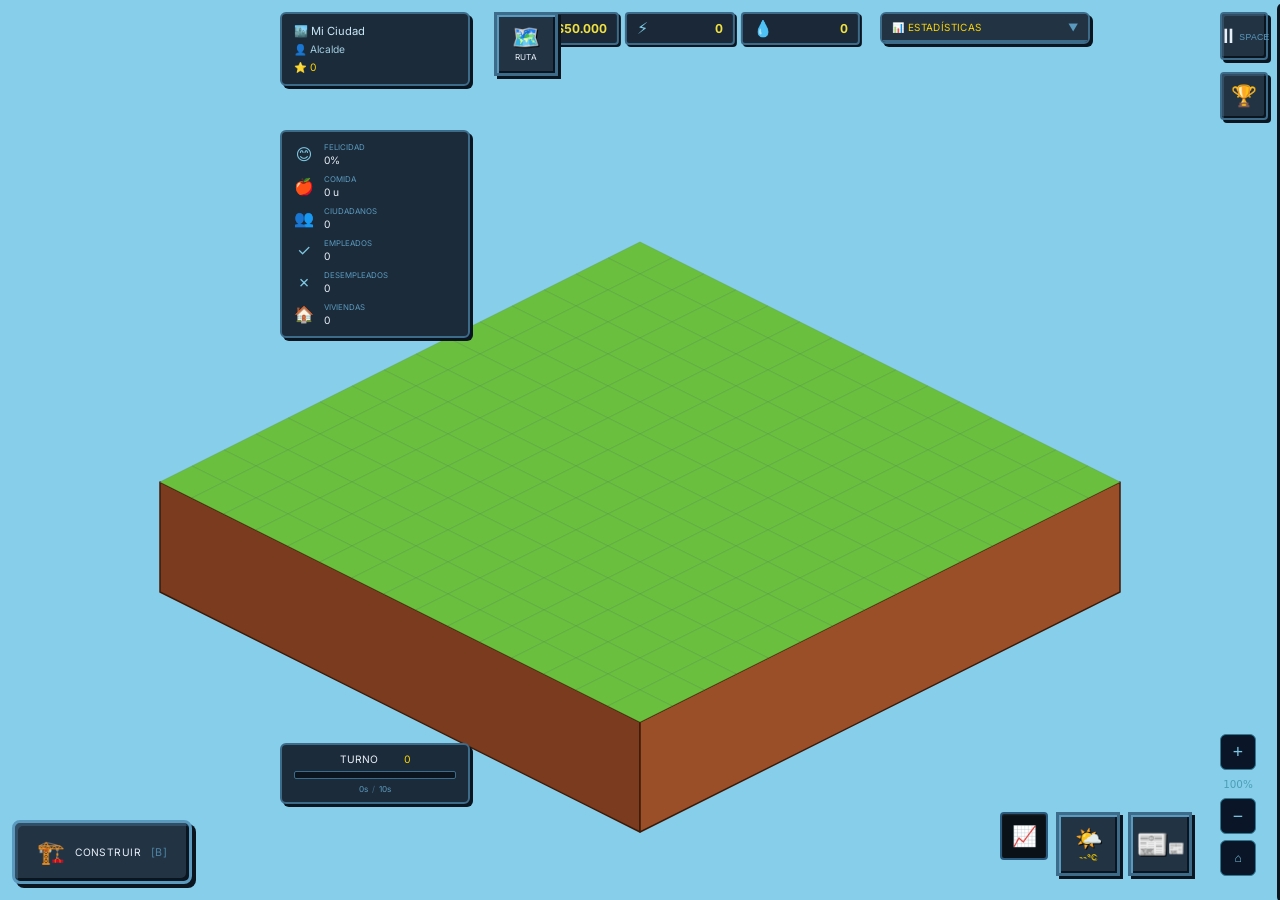
==== commit c186b595: "Mezcla para controladores y lógica de negocio." ====
--- a/src/presentacion/vistas/index.html
+++ b/src/presentacion/vistas/index.html
@@ -600,6 +600,7 @@
     </button>
 
     <script type="module" src="../../negocio/logica/GestorRutas.js"></script>
+    <script type="module" src="../../negocio/controladores/VisualizarRuta.js"></script>
 
     <!-- ===== WIDGETS CLIMA Y NOTICIAS ===== -->
     <div id="widgets-container">
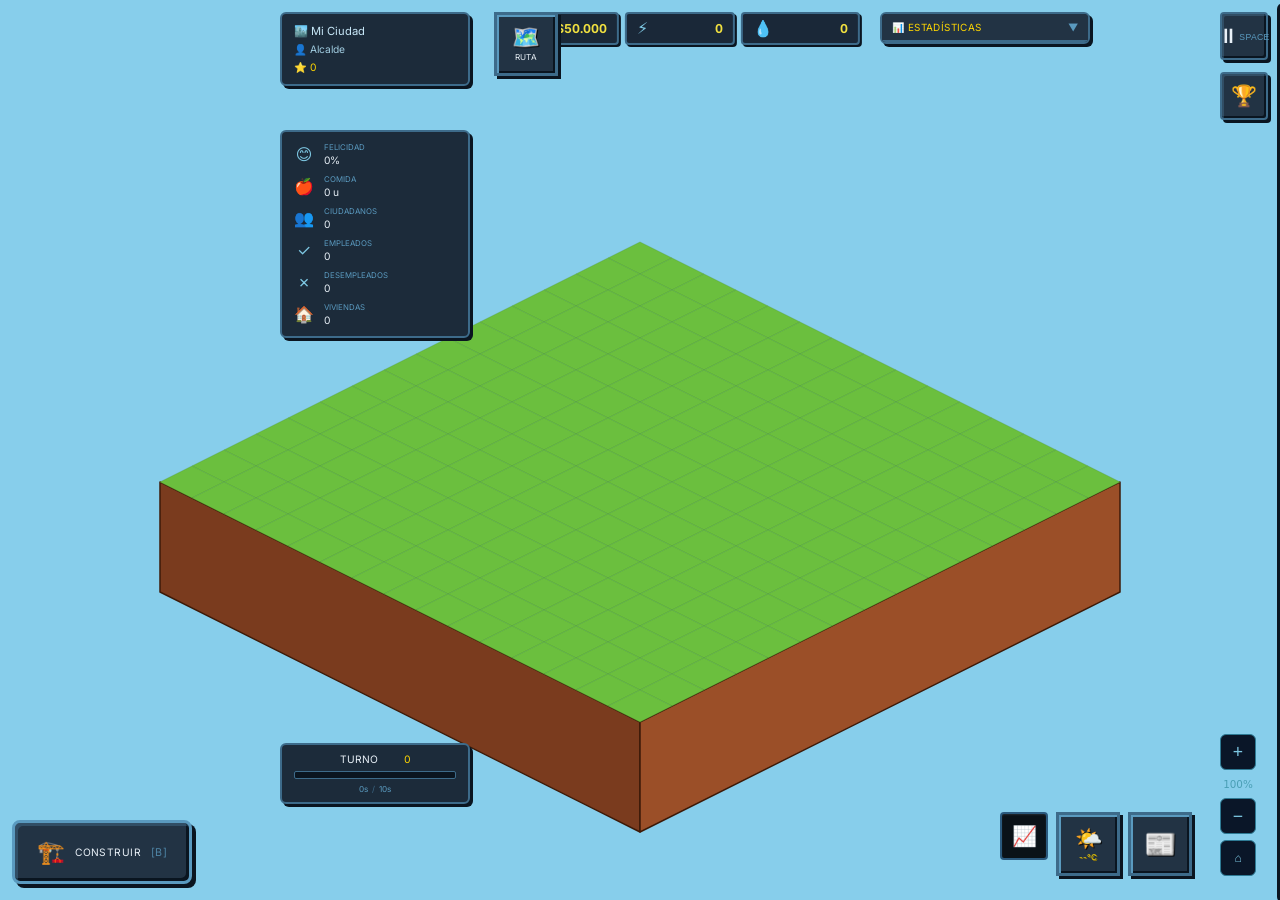
==== commit 7daaaee7: "Cambios mayores en la separación dearchivos." ====
--- a/src/presentacion/vistas/index.html
+++ b/src/presentacion/vistas/index.html
@@ -239,39 +239,48 @@
             <div class="config-lista">
                 <div class="config-grupo">
                     <label class="config-label">Duración del turno (segundos)</label>
-                    <input class="config-input" type="number" id="cfg-duracion-turno" min="5" max="300" value="10">
+                    <input class="config-input" type="number" id="cfg-duracion-turno" min="10" max="300" value="10">
+                    <p id="cfg-duracion-error" class="campo-error oculto"></p>
                 </div>
                 <div class="config-grupo">
                     <label class="config-label">Agua consumida por ciudadano/turno</label>
                     <input class="config-input" type="number" id="cfg-agua-ciudadano" min="0" max="50" value="1">
+                    <p id="cfg-agua-ciudadano-error" class="campo-error oculto"></p>
                 </div>
                 <div class="config-grupo">
                     <label class="config-label">Electricidad consumida por ciudadano/turno</label>
                     <input class="config-input" type="number" id="cfg-elec-ciudadano" min="0" max="50" value="1">
+                    <p id="cfg-elec-ciudadano-error" class="campo-error oculto"></p>
                 </div>
                 <div class="config-grupo">
                     <label class="config-label">Comida consumida por ciudadano/turno</label>
                     <input class="config-input" type="number" id="cfg-comida-ciudadano" min="0" max="50" value="1">
+                    <p id="cfg-comida-ciudadano-error" class="campo-error oculto"></p>
                 </div>
                 <div class="config-grupo">
                     <label class="config-label"> Energía total en la ciudad</label>
                     <input class="config-input" type="number" id="cfg-energia-total" min="0" max="999999" value="0">
+                    <p id="cfg-energia-total-error" class="campo-error oculto"></p>
                 </div>
                 <div class="config-grupo">
                     <label class="config-label"> Agua total en la ciudad</label>
                     <input class="config-input" type="number" id="cfg-agua-total" min="0" max="999999" value="0">
+                    <p id="cfg-agua-total-error" class="campo-error oculto"></p>
                 </div>
                 <div class="config-grupo">
                     <label class="config-label"> Comida total en la ciudad</label>
                     <input class="config-input" type="number" id="cfg-comida-total" min="0" max="999999" value="0">
+                    <p id="cfg-comida-total-error" class="campo-error oculto"></p>
                 </div>
                 <div class="config-grupo">
                     <label class="config-label">Beneficio felicidad (servicios)</label>
                     <input class="config-input" type="number" id="cfg-beneficio-servicio" min="1" max="50" value="10">
+                    <p id="cfg-beneficio-servicio-error" class="campo-error oculto"></p>
                 </div>
                 <div class="config-grupo">
                     <label class="config-label">Tasa de crecimiento poblacional (1-3)</label>
                     <input class="config-input" type="number" id="cfg-tasa-crecimiento" min="1" max="3" value="3">
+                    <p id="cfg-tasa-crecimiento-error" class="campo-error oculto"></p>
                 </div>
             </div>
             <div class="modal-opciones">
@@ -636,7 +645,7 @@
     <template id="template-noticia-item">
         <a class="noticia-item" target="_blank" rel="noopener noreferrer">
             <p class="noticia-titulo"></p>
-            <p class="noticia-desc" style="display:none;"></p>
+            <p class="noticia-desc noticia-desc-oculta"></p>
             <span class="noticia-leer">▶ LEER MÁS</span>
         </a>
     </template>
--- a/src/presentacion/estilos/Modales.css
+++ b/src/presentacion/estilos/Modales.css
@@ -97,31 +97,6 @@
     color: #ff4444;
 }
 
-/* Emojis títulos modales (PASO 4) */
-.modal-titulo-pausa::before {
-    content: '⏸ ';
-}
-
-.modal-titulo-config::before {
-    content: '⚙ ';
-}
-
-.modal-titulo-finalizar::before {
-    content: '⚠ ';
-}
-
-.modal-titulo-game-over-emoji::before {
-    content: '🔴 ';
-}
-
-.modal-titulo-ranking::before {
-    content: '🏆 ';
-}
-
-.modal-titulo-importar::before {
-    content: '📥 ';
-}
-
 .game-over-razon-box {
     background: #1a2a38;
     padding: 16px;
@@ -221,35 +196,6 @@
     background: #5a1a1a;
     border-color: #cc6a6a;
 }
-
-/* Emojis botones modales (PASO 5) + font-size para visibility */
-.btn-reanudar::before,
-.btn-configuraciones::before,
-.btn-guardar-partida::before,
-.btn-exportar-ciudad::before,
-.btn-importar-ciudad::before,
-.btn-finalizar::before,
-.btn-cfg-guardar::before,
-.btn-cfg-cancelar::before,
-.btn-finalizar-confirmar::before,
-/* Estilos base heredados de emoji-variables.css */
-
-.btn-reanudar::before { content: '▶ '; }
-.btn-configuraciones::before { content: '⚙ '; }
-.btn-guardar-partida::before { content: '💾 '; }
-.btn-exportar-ciudad::before { content: '📤 '; }
-.btn-importar-ciudad::before { content: '📥 '; }
-.btn-finalizar::before { content: '✕ '; }
-.btn-cfg-guardar::before { content: '✔ '; }
-.btn-cfg-cancelar::before { content: '✕ '; }
-.btn-finalizar-confirmar::before { content: '✔ '; }
-.btn-finalizar-cancelar::before { content: '✕ '; }
-.btn-game-over-ranking::before { content: '🏆 '; }
-.btn-game-over-nueva::before { content: '🏙️ '; }
-.btn-go-ranking-nueva::before { content: '🏙️ '; }
-.btn-go-ranking-cerrar::before { content: '✕ '; }
-.btn-importar-confirmar::before { content: '📂 '; }
-.btn-importar-cancelar::before { content: '✕ '; }
 
 /* ---- IMPORTAR CIUDAD ---- */
 .importar-advertencia {
@@ -273,10 +219,7 @@
 .importar-error[data-visible="true"] {
     display: block;
 }
-/* Advertencia emoji (PASO 12) */
-.importar-advertencia-emoji::before {
-    content: '⚠️ ';
-}
+
 /* ---- CONFIGURACIONES ---- */
 .config-lista {
     display: flex;
@@ -315,6 +258,16 @@
     border-color: #5a9abf;
 }
 
+.campo-error {
+    font-size: 0.72rem;
+    color: #ff5f5f;
+    line-height: 1.3;
+}
+
+.oculto {
+    display: none !important;
+}
+
 /* ---- RANKING — tabla ---- */
 #ranking-tabla-wrap {
     overflow-x: auto;
@@ -362,17 +315,6 @@
 #ranking-tabla tbody tr.ranking-actual {
     background: #1a3a14;
     color: #a0e870;
-}
-
-/* ============================================================
-    MODAL DEMOLICIÓN - Emojis (PASO 11)
-    ============================================================ */
-.btn-demoler-modal-info::before {
-    content: '🗑️ ';
-}
-
-.construct-modal-title-demolicion::before {
-    content: '🗑️ ';
 }
 
 #ranking-tabla-go {
--- a/src/presentacion/estilos/Widgets.css
+++ b/src/presentacion/estilos/Widgets.css
@@ -73,72 +73,10 @@
 }
 
 /* Icono del botón noticias */
-.widget-noticias-icono::before {
-  content: '📰';
+.widget-noticias-icono {
   font-size: 26px;
   line-height: 1;
   filter: drop-shadow(1px 1px 0 rgba(0,0,0,0.9));
-}
-
-/* ============================================================
-   EMOJIS DE CLIMA (Widgets.js)
-   ============================================================ */
-
-.icono-clima::before {
-  font-size: inherit;
-  line-height: 1;
-}
-
-.icono-clima-tormenta::before {
-  content: '⛈️';
-}
-
-.icono-clima-llovizna::before {
-  content: '🌦️';
-}
-
-.icono-clima-lluvia::before {
-  content: '🌧️';
-}
-
-.icono-clima-nieve::before {
-  content: '❄️';
-}
-
-.icono-clima-niebla::before {
-  content: '🌫️';
-}
-
-.icono-clima-viento::before {
-  content: '💨';
-}
-
-.icono-clima-tornado::before {
-  content: '🌪️';
-}
-
-.icono-clima-despejado::before {
-  content: '☀️';
-}
-
-.icono-clima-pocas-nubes::before {
-  content: '🌤️';
-}
-
-.icono-clima-disperso::before {
-  content: '⛅';
-}
-
-.icono-clima-nublado-roto::before {
-  content: '🌥️';
-}
-
-.icono-clima-nublado::before {
-  content: '☁️';
-}
-
-.icono-clima-termometro::before {
-  content: '🌡️';
 }
 
 /* ============================================================
@@ -212,10 +150,6 @@
   border-bottom: 3px solid var(--border);
 }
 
-.clima-infobox-titulo::before {
-  content: '🌍 ';
-}
-
 .clima-infobox-titulo {
   font-size: 11px;
   color: var(--accent);
@@ -395,6 +329,10 @@
   margin-bottom: 6px;
 }
 
+.noticia-desc-oculta {
+  display: none;
+}
+
 /* Badge "Leer más" */
 .noticia-leer {
   font-size: 9px;
